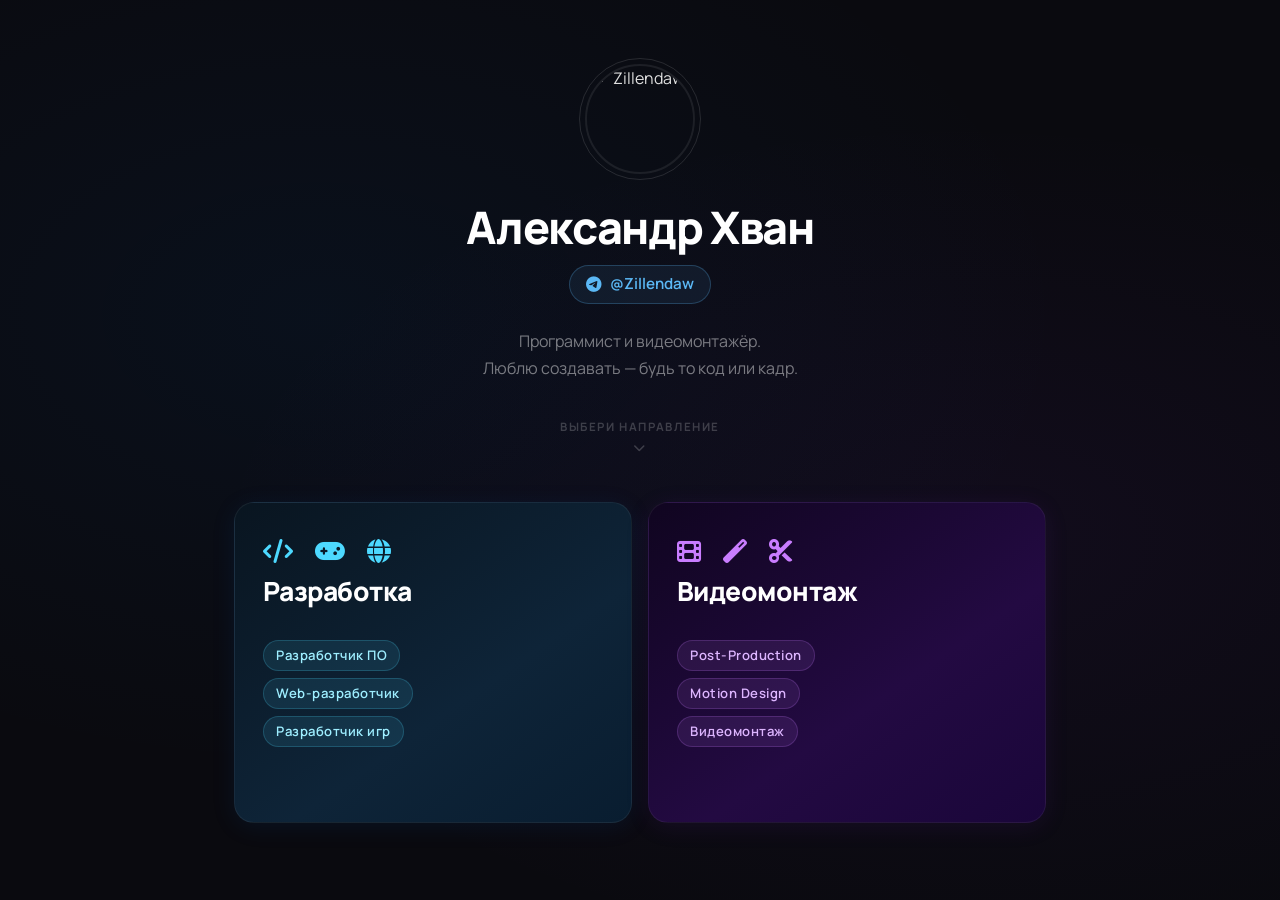
==== index.html @ 5e903d6e "Refactoring code + Python in stack" ====
<!DOCTYPE html>
<html lang="ru">
<head>
    <meta charset="UTF-8">
    <meta name="viewport" content="width=device-width, initial-scale=1.0">
    <title>Zillendaw</title>
    <link rel="stylesheet" href="style.css">
    <link rel="stylesheet" href="https://cdnjs.cloudflare.com/ajax/libs/font-awesome/6.5.1/css/all.min.css">
    <link href="https://fonts.googleapis.com/css2?family=Space+Mono:wght@400;700&family=Manrope:wght@400;600;700;800&display=swap" rel="stylesheet">
</head>
<body>

    <!-- =============================================
         СТАРТОВЫЙ ЭКРАН
         ============================================= -->
    <div id="entry-screen" class="entry-screen">

        <!-- ФАЗА 1: Профиль (анимируется автоматически) -->
        <div class="intro" id="intro">

            <div class="intro__avatar anim-item" style="--d:0.1s">
                <img src="logo.png" alt="Zillendaw">
                <div class="intro__avatar-ring"></div>
            </div>

            <h1 class="intro__name anim-item" style="--d:0.4s">Александр Хван</h1>

            <a href="https://t.me/Zillendaw" target="_blank" class="intro__tg anim-item" style="--d:0.65s">
                <i class="fab fa-telegram"></i>
                <span>@Zillendaw</span>
            </a>

            <p class="intro__bio anim-item" style="--d:0.9s">
                Программист и видеомонтажёр.<br>Люблю создавать — будь то код или кадр.
            </p>

            <div class="intro__scroll-hint anim-item" style="--d:1.4s">
                <span>Выбери направление</span>
                <i class="fas fa-chevron-down"></i>
            </div>
        </div>

        <!-- ФАЗА 2: Карточки выбора (появляются после профиля) -->
        <div class="split-row" id="split-row">

            <div class="split-card split-card--dev" id="half-dev" data-section="dev">
                <div class="split-card__glow"></div>
                <div class="split-card__inner">
                    <div class="split-card__icons">
                        <i class="fas fa-code"></i>
                        <i class="fas fa-gamepad"></i>
                        <i class="fas fa-globe"></i>
                    </div>
                    <h2 class="split-card__title">Разработка</h2>
                    <ul class="split-card__tags">
                        <li>Разработчик ПО</li>
                        <li>Web-разработчик</li>
                        <li>Разработчик игр</li>
                    </ul>
                    <span class="split-card__cta">Войти <i class="fas fa-arrow-right"></i></span>
                </div>
            </div>

            <div class="split-card split-card--video" id="half-video" data-section="video">
                <div class="split-card__glow"></div>
                <div class="split-card__inner">
                    <div class="split-card__icons">
                        <i class="fas fa-film"></i>
                        <i class="fas fa-magic"></i>
                        <i class="fas fa-cut"></i>
                    </div>
                    <h2 class="split-card__title">Видеомонтаж</h2>
                    <ul class="split-card__tags">
                        <li>Post-Production</li>
                        <li>Motion Design</li>
                        <li>Видеомонтаж</li>
                    </ul>
                    <span class="split-card__cta">Войти <i class="fas fa-arrow-right"></i></span>
                </div>
            </div>

        </div>
    </div>

    <!-- =============================================
         ОСНОВНОЙ САЙТ
         ============================================= -->
    <div id="main-site" class="main-site main-site--hidden">
        <div class="container">

            <header>
                <button class="back-btn" id="back-btn">
                    <i class="fas fa-arrow-left"></i> Сменить раздел
                </button>
                <div class="profile-img">
                    <img src="logo.png" alt="Фото Zillendaw">
                </div>
                <h1>Александр Хван</h1>
                <div class="nickname">@Zillendaw</div>
                <h2 id="site-subtitle"></h2>
                <p class="bio">Программист и видеомонтажёр. Люблю создавать — будь то код или кадр.</p>

                <div class="links">
                    <a href="https://github.com/Zillendaw" target="_blank" class="btn" id="btn-github">
                        <i class="fab fa-github"></i> GitHub
                    </a>
                    <a href="https://www.youtube.com/@Zillendaw" target="_blank" class="btn btn-youtube hidden" id="btn-youtube">
                        <i class="fab fa-youtube"></i> YouTube
                    </a>
                    <button id="btn-education" class="btn btn-outline">
                        <i class="fas fa-graduation-cap"></i> Образование
                    </button>
                    <div class="dropdown">
                        <button id="btn-contact" class="btn btn-outline">
                            <i class="fas fa-paper-plane"></i> Написать мне
                        </button>
                        <div id="contactMenu" class="dropdown-content">
                            <a href="mailto:mossy009@mail.ru">
                                <i class="fas fa-envelope"></i> Электронная почта
                            </a>
                            <a href="https://t.me/Zillendaw" target="_blank">
                                <i class="fab fa-telegram"></i> Telegram
                            </a>
                        </div>
                    </div>
                </div>
            </header>

            <main>
                <section class="portfolio">

                    <div id="coding-projects" class="projects-content">
                        <h3 id="portfolio-title">Мои проекты</h3>

                        <div class="projects-grid">
                            <div class="project-card">
                                <h4>Система автоматизации «Академия Киокусинкай»</h4>
                                <p>Десктопное приложение для автоматизации работы спортивной организации (учет тренеров, учеников и составление расписания). Проект разработан в рамках производственной практики в 2023 году.</p>
                                <a href="https://github.com/Zillendaw/kyokushinkai-industrial-practice-2023-qt" target="_blank">Посмотреть код &rarr;</a>
                            </div>
                            <div class="project-card">
                                <h4>Учебный фронтенд "Securo Serv"</h4>
                                <p>Статический многостраничный сайт-визитка для вымышленного частного охранного предприятия. Разработан в 2022 году.</p>
                                <a href="https://github.com/Zillendaw/Web-Site-Securo-Serv" target="_blank">Посмотреть код &rarr;</a>
                            </div>
                            <div class="project-card">
                                <h4>Веб-сайт для строительной компании</h4>
                                <p>Full-stack веб-приложение с «Экспертной системой» для автоматического подбора оборудования и системой сбора лидов через Telegram API.</p>
                                <a href="https://github.com/Zillendaw/engineering-company-portal" target="_blank">Посмотреть код &rarr;</a>
                            </div>
                        </div>
                    </div>

                    <div id="video-projects" class="projects-content">
                        <h3 class="video-section-title">
                            <i class="fas fa-film"></i> Шоурилы и кейсы
                        </h3>
                        <div class="video-cases-grid">

                            <div class="video-case-card">
                                <div class="video-embed">
                                    <iframe
                                        src="https://www.youtube.com/embed/UZRvcrw7vlo"
                                        title="Commerce Showreel"
                                        allow="accelerometer; autoplay; clipboard-write; encrypted-media; gyroscope; picture-in-picture"
                                        allowfullscreen
                                        referrerpolicy="strict-origin-when-cross-origin"
                                        loading="lazy">
                                    </iframe>
                                </div>
                                <div class="video-case-info">
                                    <h4><i class="fas fa-briefcase"></i> Commerce Showreel</h4>
                                    <p>Демонстрация навыков в коммерческом видеомонтаже, создании рекламных и промо-роликов.</p>
                                    <span class="video-source-badge video-source-badge--yt"><i class="fab fa-youtube"></i> YouTube</span>
                                </div>
                            </div>

                            <div class="video-case-card">
                                <div class="video-embed">
                                    <iframe
                                        src="https://www.youtube.com/embed/JEY2gAs5e-E"
                                        title="YouTube Showreel"
                                        allow="accelerometer; autoplay; clipboard-write; encrypted-media; gyroscope; picture-in-picture"
                                        allowfullscreen
                                        referrerpolicy="strict-origin-when-cross-origin"
                                        loading="lazy">
                                    </iframe>
                                </div>
                                <div class="video-case-info">
                                    <h4><i class="fab fa-youtube"></i> YouTube Showreel</h4>
                                    <p>Нарезка лучших моментов, динамичный монтаж, работа с эффектами для YouTube-проектов.</p>
                                    <span class="video-source-badge video-source-badge--yt"><i class="fab fa-youtube"></i> YouTube</span>
                                </div>
                            </div>

                            <div class="video-case-card">
                                <div class="video-embed">
                                    <iframe
                                        src="https://vkvideo.ru/video_ext.php?oid=-238859733&id=456239017&hash=cb1fb28f0e667870"
                                        title="Отзыв Николая, компания «Тепломонтаж»"
                                        allow="autoplay; encrypted-media; fullscreen; picture-in-picture"
                                        allowfullscreen
                                        loading="lazy">
                                    </iframe>
                                </div>
                                <div class="video-case-info">
                                    <h4><i class="fas fa-film"></i> Отзыв заказчика компании "Тепломонтаж" - Николай из г. Артём</h4>
                                    <p>Описание кейса.</p>
                                    <span class="video-source-badge video-source-badge--yadisk">
                                        <i class="fas fa-cloud"></i> Личное портфолио
                                    </span>
                                </div>
                            </div>

                            <div class="video-case-card">
                                <div class="video-embed">
                                    <iframe
                                        src="https://vkvideo.ru/video_ext.php?oid=-238859733&id=456239018&hash=5bd7206ee8f912c3"
                                        title="Обзор монтажа бокса «Погреб ПП 3 Лонг»"
                                        allow="autoplay; encrypted-media; fullscreen; picture-in-picture"
                                        allowfullscreen
                                        loading="lazy">
                                    </iframe>
                                </div>
                                <div class="video-case-info">
                                    <h4><i class="fas fa-film"></i> Обзор монтажа бокса "Погреб ПП 3 Лонг" для компании Engineering Space</h4>
                                    <p>Описание кейса.</p>
                                    <span class="video-source-badge video-source-badge--yadisk">
                                        <i class="fas fa-cloud"></i> Личное портфолио
                                    </span>
                                </div>
                            </div>

                            <div class="video-case-card">
                                <div class="video-embed">
                                    <iframe
                                        src="https://vkvideo.ru/video_ext.php?oid=-238859733&id=456239020&hash=2a2894bb011b58aa"
                                        title="Отзыв Сергея Ким, компания «Тепломонтаж»"
                                        allow="autoplay; encrypted-media; fullscreen; picture-in-picture"
                                        allowfullscreen
                                        loading="lazy">
                                    </iframe>
                                </div>
                                <div class="video-case-info">
                                    <h4><i class="fas fa-film"></i> Отзыв клиента компании "Тепломонтаж" - Сергея Ким из посёлка Де-Фриз (г. Владивосток)</h4>
                                    <p>Описание кейса.</p>
                                    <span class="video-source-badge video-source-badge--yadisk">
                                        <i class="fas fa-cloud"></i> Личное портфолио
                                    </span>
                                </div>
                            </div>

                            <div class="video-case-card">
                                <div class="video-embed">
                                    <iframe
                                        src="https://www.youtube.com/embed/sF_MnTFnGuY"
                                        title="Открытие точки корейской компании «Atomy» в ТЦ «Маяк» в г. Владивосток"
                                        allow="accelerometer; autoplay; clipboard-write; encrypted-media; gyroscope; picture-in-picture; web-share"
                                        allowfullscreen
                                        referrerpolicy="strict-origin-when-cross-origin"
                                        loading="lazy">
                                    </iframe>
                                </div>
                                <div class="video-case-info">
                                    <h4><i class="fas fa-film"></i> Открытие точки корейской компании "Atomy" в торговом центре "Маяк" в г. Владивосток</h4>
                                    <p>Описание кейса.</p>
                                    <span class="video-source-badge video-source-badge--yadisk">
                                        <i class="fas fa-cloud"></i> Личное портфолио
                                    </span>
                                </div>
                            </div>

                            <div class="video-case-card">
                                <div class="video-embed">
                                    <iframe
                                        src="https://www.youtube.com/embed/5eTRQUaZ4JY"
                                        title="Дом «Афрейм»"
                                        allow="accelerometer; autoplay; clipboard-write; encrypted-media; gyroscope; picture-in-picture; web-share"
                                        allowfullscreen
                                        referrerpolicy="strict-origin-when-cross-origin"
                                        loading="lazy">
                                    </iframe>
                                </div>
                                <div class="video-case-info">
                                    <h4><i class="fas fa-film"></i> Демонстрация Дом "Афрейм"</h4>
                                    <p>Описание кейса.</p>
                                    <span class="video-source-badge video-source-badge--yadisk">
                                        <i class="fas fa-cloud"></i> Личное портфолио
                                    </span>
                                </div>
                            </div>

                        </div>
                    </div>

                </section>
            </main>

            <footer>
                <p>&copy; 2026 Александр Хван. Создано с помощью GitHub Pages.</p>
            </footer>
        </div>
    </div>

    <!-- Модальное окно образования -->
    <div id="eduModal" class="modal">
        <div class="modal-content edu-modal-content">
            <span class="close-btn" id="edu-close-btn">&times;</span>
            <h3 class="edu-modal-title"><i class="fas fa-graduation-cap"></i> Моё образование</h3>
            <div class="edu-cards-container">

                <div class="edu-card edu-card--spo">
                    <div class="edu-card__shine"></div>
                    <div class="edu-icon"><i class="fas fa-school"></i></div>
                    <div class="edu-info">
                        <span class="edu-institution">Владивостокский Государственный Университет</span>
                        <h3>Информационные системы и программирование</h3>
                        <h5><i class="fas fa-certificate"></i> СПО · 2020 – 2025</h5>
                        <p>Специальность: Информационные системы и программирование</p>
                    </div>
                </div>

                <div class="edu-card edu-card--bachelor">
                    <div class="edu-card__shine"></div>
                    <div class="edu-icon"><i class="fas fa-user-graduate"></i></div>
                    <div class="edu-info">
                        <span class="edu-institution">Владивостокский Государственный Университет</span>
                        <h3>Программная инженерия</h3>
                        <h5><i class="fas fa-graduation-cap"></i> Бакалавриат · 2025 – настоящее время</h5>
                        <p>Направление: Программная инженерия</p>
                    </div>
                </div>

            </div>
        </div>
    </div>

    <!-- Модальное окно видео -->
    <div id="videoModal" class="modal">
        <div class="modal-content video-modal-content">
            <span class="video-close-btn" id="video-close-btn">&times;</span>
            <div class="video-container">
                <iframe id="videoPlayer" src="" allow="accelerometer; autoplay; clipboard-write; encrypted-media; gyroscope; picture-in-picture" allowfullscreen referrerpolicy="strict-origin-when-cross-origin"></iframe>
            </div>
        </div>
    </div>

    <script>
    /* ═══════════════════════════════════════════════════════
       Основная логика сайта
       ═══════════════════════════════════════════════════════ */
    (function () {
        // ── Константы ────────────────────────────────────────
        const ENTRY_EXIT_DELAY_MS  = 100;
        const SECTION_SHOW_DELAY_MS = 520;

        const SUBTITLES = {
            dev:   'Программист · Web-разработчик',
            video: 'Видеомонтажёр · Post-Production',
        };

        // ── Элементы ─────────────────────────────────────────
        const entryScreen   = document.getElementById('entry-screen');
        const mainSite      = document.getElementById('main-site');
        const siteSubtitle  = document.getElementById('site-subtitle');
        const codingSection = document.getElementById('coding-projects');
        const videoSection  = document.getElementById('video-projects');
        const btnGithub     = document.getElementById('btn-github');
        const btnYoutube    = document.getElementById('btn-youtube');
        const eduModal      = document.getElementById('eduModal');
        const videoModal    = document.getElementById('videoModal');
        const videoPlayer   = document.getElementById('videoPlayer');
        const contactMenu   = document.getElementById('contactMenu');

        // ── Навигация между экранами ──────────────────────────
        function enter(type) {
            document.getElementById('half-' + type).classList.add('split-card--chosen');

            setTimeout(() => entryScreen.classList.add('entry-screen--exit'), ENTRY_EXIT_DELAY_MS);

            setTimeout(() => {
                entryScreen.style.display = 'none';
                mainSite.classList.remove('main-site--hidden');
                mainSite.classList.add('main-site--enter');

                siteSubtitle.textContent = SUBTITLES[type];
                codingSection.style.display = type === 'dev'   ? 'block' : 'none';
                videoSection.style.display  = type === 'video' ? 'block' : 'none';
                btnGithub.classList.toggle('hidden',  type !== 'dev');
                btnYoutube.classList.toggle('hidden', type !== 'video');
                document.body.setAttribute('data-mode', type);
            }, SECTION_SHOW_DELAY_MS);
        }

        function goBack() {
            mainSite.classList.add('main-site--hidden');
            mainSite.classList.remove('main-site--enter');
            entryScreen.style.display = 'flex';
            entryScreen.classList.remove('entry-screen--exit');
            document.querySelectorAll('.split-card').forEach(c => c.classList.remove('split-card--chosen'));
            document.body.removeAttribute('data-mode');
        }

        // ── Модалка образования ───────────────────────────────
        function openEduModal() {
            // Сброс анимации блика, чтобы она воспроизводилась заново
            document.querySelectorAll('.edu-card__shine').forEach(el => {
                el.style.animation = 'none';
                void el.offsetHeight; // принудительный reflow
                el.style.animation = '';
            });
            eduModal.style.display = 'flex';
        }

        function closeEduModal() {
            eduModal.style.display = 'none';
        }

        // ── Модалка видео ─────────────────────────────────────
        function openVideoModal(videoId) {
            videoPlayer.src = 'https://www.youtube.com/embed/' + videoId + '?autoplay=1';
            videoModal.style.display = 'flex';
        }

        function closeVideoModal() {
            videoModal.style.display = 'none';
            videoPlayer.src = ''; // останавливаем воспроизведение в фоне
        }

        // ── Контактный дропдаун ───────────────────────────────
        function closeAllDropdowns() {
            document.querySelectorAll('.dropdown-content').forEach(dd => dd.classList.remove('show'));
        }

        // ── Слушатели событий ─────────────────────────────────

        // Карточки выбора раздела
        document.querySelectorAll('.split-card[data-section]').forEach(card => {
            card.addEventListener('click', () => enter(card.dataset.section));
        });

        document.getElementById('back-btn').addEventListener('click', goBack);
        document.getElementById('btn-education').addEventListener('click', openEduModal);
        document.getElementById('edu-close-btn').addEventListener('click', closeEduModal);
        document.getElementById('video-close-btn').addEventListener('click', closeVideoModal);

        document.getElementById('btn-contact').addEventListener('click', () => {
            contactMenu.classList.toggle('show');
        });

        // Закрытие модалок и дропдауна по клику вне их зоны
        window.addEventListener('click', function (e) {
            if (e.target === eduModal)   closeEduModal();
            if (e.target === videoModal) closeVideoModal();

            const isDropdownToggle = e.target.matches('#btn-contact') || e.target.closest('.dropdown');
            if (!isDropdownToggle) closeAllDropdowns();
        });
    })();

    /* ═══════════════════════════════════════════════════════
       Анимированная схема связей стека технологий
       ═══════════════════════════════════════════════════════ */
    (function () {
        const NS = 'http://www.w3.org/2000/svg';

        const CHARTS = {
            dev: {
                vb: '0 0 220 340',
                hub: [3, 170],
                color: '#4dd9ff',
                glow: 'rgba(77,217,255,0.55)',
                nodes: [
                    { p: [85,  72],  t: ['C++'],             rx: 23, ry: 14 },  // 0
                    { p: [170, 34],  t: ['Qt'],               rx: 22, ry: 14 },  // 1
                    { p: [165, 112], t: ['Unreal','Engine'],  rx: 34, ry: 20 },  // 2
                    { p: [80,  220], t: ['HTML & CSS'],       rx: 38, ry: 14 },  // 3
                    { p: [170, 190], t: ['MySQL'],            rx: 30, ry: 14 },  // 4
                    { p: [168, 268], t: ['JavaScript'],       rx: 40, ry: 14 },  // 5
                    { p: [85,  308], t: ['Python'],           rx: 28, ry: 14 },  // 6
                ],
                edges: [
                    [null, 0],  // Hub → C++
                    [0,    1],  // C++ → Qt
                    [0,    2],  // C++ → Unreal Engine
                    [null, 3],  // Hub → HTML & CSS
                    [3,    4],  // HTML & CSS → MySQL
                    [3,    5],  // HTML & CSS → JavaScript
                    [4,    5],  // MySQL → JavaScript
                    [null, 6],  // Hub → Python
                ],
            },
            video: {
                vb: '0 0 222 224',
                hub: [3, 112],
                color: '#c97dff',
                glow: 'rgba(201,125,255,0.55)',
                nodes: [
                    { p: [118, 37],  t: ['Sony Vegas Pro'],       rx: 46, ry: 14 },
                    { p: [118, 116], t: ['Adobe','Premiere Pro'], rx: 43, ry: 20 },
                    { p: [118, 192], t: ['CapCut'],               rx: 28, ry: 14 },
                ],
                edges: [[null, 0], [null, 1], [null, 2]],
            },
        };

        function svgEl(tag) { return document.createElementNS(NS, tag); }

        function setLineCoords(el, from, to) {
            el.setAttribute('x1', from[0]); el.setAttribute('y1', from[1]);
            el.setAttribute('x2', to[0]);   el.setAttribute('y2', to[1]);
        }

        function buildChart(type) {
            const cfg = CHARTS[type];
            const glowFilterId = 'chart-glow-' + type;

            const svg = svgEl('svg');
            svg.setAttribute('viewBox', cfg.vb);
            svg.setAttribute('class', 'the-chart');
            svg.setAttribute('aria-hidden', 'true');

            // Defs: glow filter
            const defs = svgEl('defs');
            const filt = svgEl('filter');
            filt.setAttribute('id', glowFilterId);
            filt.setAttribute('x', '-60%'); filt.setAttribute('y', '-60%');
            filt.setAttribute('width', '220%'); filt.setAttribute('height', '220%');
            const blur = svgEl('feGaussianBlur');
            blur.setAttribute('in', 'SourceGraphic');
            blur.setAttribute('stdDeviation', '2.5');
            filt.appendChild(blur);
            defs.appendChild(filt);
            svg.appendChild(defs);

            // Рёбра (линии)
            cfg.edges.forEach(([fi, ti], idx) => {
                const from = fi === null ? cfg.hub : cfg.nodes[fi].p;
                const to   = cfg.nodes[ti].p;

                const glowLine = svgEl('line');
                setLineCoords(glowLine, from, to);
                glowLine.setAttribute('stroke', cfg.glow);
                glowLine.setAttribute('stroke-width', '5');
                glowLine.setAttribute('filter', `url(#${glowFilterId})`);
                glowLine.classList.add('chart-edge', 'chart-edge--glow');
                glowLine.style.setProperty('--di', idx);
                svg.appendChild(glowLine);

                const line = svgEl('line');
                setLineCoords(line, from, to);
                line.setAttribute('stroke', cfg.color);
                line.setAttribute('stroke-width', '1.5');
                line.classList.add('chart-edge');
                line.style.setProperty('--di', idx);
                svg.appendChild(line);
            });

            // Центральная точка (hub)
            const hubG = svgEl('g');
            hubG.classList.add('chart-hub');
            const hubGlow = svgEl('circle');
            hubGlow.setAttribute('cx', cfg.hub[0]); hubGlow.setAttribute('cy', cfg.hub[1]);
            hubGlow.setAttribute('r', '9');
            hubGlow.setAttribute('fill', cfg.glow);
            hubGlow.setAttribute('filter', `url(#${glowFilterId})`);
            hubG.appendChild(hubGlow);
            const hubDot = svgEl('circle');
            hubDot.setAttribute('cx', cfg.hub[0]); hubDot.setAttribute('cy', cfg.hub[1]);
            hubDot.setAttribute('r', '5');
            hubDot.setAttribute('fill', cfg.color);
            hubG.appendChild(hubDot);
            svg.appendChild(hubG);

            // Узлы (эллипсы + подписи)
            cfg.nodes.forEach((nd, idx) => {
                const g = svgEl('g');
                g.classList.add('chart-node');
                g.style.setProperty('--ni', idx);

                const glowEllipse = svgEl('ellipse');
                glowEllipse.setAttribute('cx', nd.p[0]); glowEllipse.setAttribute('cy', nd.p[1]);
                glowEllipse.setAttribute('rx', nd.rx + 5); glowEllipse.setAttribute('ry', nd.ry + 5);
                glowEllipse.setAttribute('fill', 'none');
                glowEllipse.setAttribute('stroke', cfg.glow);
                glowEllipse.setAttribute('stroke-width', '3');
                glowEllipse.setAttribute('filter', `url(#${glowFilterId})`);
                g.appendChild(glowEllipse);

                const ellipse = svgEl('ellipse');
                ellipse.setAttribute('cx', nd.p[0]); ellipse.setAttribute('cy', nd.p[1]);
                ellipse.setAttribute('rx', nd.rx);   ellipse.setAttribute('ry', nd.ry);
                ellipse.setAttribute('fill', 'rgba(4,12,28,0.92)');
                ellipse.setAttribute('stroke', cfg.color);
                ellipse.setAttribute('stroke-width', '1.5');
                g.appendChild(ellipse);

                const txt = svgEl('text');
                txt.setAttribute('text-anchor', 'middle');
                txt.setAttribute('fill', cfg.color);
                txt.setAttribute('font-family', 'Manrope, sans-serif');
                txt.setAttribute('font-size', '8.5');
                txt.setAttribute('font-weight', '700');
                txt.setAttribute('letter-spacing', '0.25');

                if (nd.t.length === 1) {
                    txt.setAttribute('x', nd.p[0]);
                    txt.setAttribute('y', nd.p[1]);
                    txt.setAttribute('dominant-baseline', 'middle');
                    txt.textContent = nd.t[0];
                } else {
                    nd.t.forEach((line, li) => {
                        const tspan = svgEl('tspan');
                        tspan.setAttribute('x', nd.p[0]);
                        tspan.setAttribute(li === 0 ? 'y' : 'dy', li === 0 ? nd.p[1] - 4 : 11);
                        tspan.textContent = line;
                        txt.appendChild(tspan);
                    });
                }
                g.appendChild(txt);
                svg.appendChild(g);
            });

            return svg;
        }

        document.querySelectorAll('.split-card').forEach(card => {
            const type = card.classList.contains('split-card--dev') ? 'dev' : 'video';
            const wrap = document.createElement('div');
            wrap.className = 'chart-wrap';
            wrap.appendChild(buildChart(type));
            card.appendChild(wrap);
        });
    })();
    </script>
    <script src="tracker.js?v=2" defer></script>
</body>
</html>
---- style.css ----
/* =====================================================
   БАЗОВЫЕ НАСТРОЙКИ
   ===================================================== */
* {
    margin: 0;
    padding: 0;
    box-sizing: border-box;
    font-family: 'Manrope', -apple-system, BlinkMacSystemFont, "Segoe UI", Roboto, Helvetica, Arial, sans-serif;
}

body {
    background-color: #0a0a0f;
    color: #e0e0e0;
    line-height: 1.6;
    overflow-x: hidden;
}

/* =====================================================
   УТИЛИТЫ
   ===================================================== */
.hidden { display: none !important; }

/* =====================================================
   СТАРТОВЫЙ ЭКРАН — обёртка
   ===================================================== */
.entry-screen {
    min-height: 100dvh;
    display: flex;
    flex-direction: column;
    align-items: center;
    background: #0a0a0f;
    /* Тонкая зернистость фона */
    background-image:
        radial-gradient(ellipse at 25% 35%, rgba(0, 100, 200, 0.07) 0%, transparent 55%),
        radial-gradient(ellipse at 75% 60%, rgba(120, 40, 200, 0.07) 0%, transparent 55%);
    transition: opacity 0.45s ease, transform 0.45s ease;
}

.entry-screen--exit {
    opacity: 0;
    transform: scale(1.03);
    pointer-events: none;
}

/* =====================================================
   ФАЗА 1: ИНТРО — профиль
   ===================================================== */
.intro {
    display: flex;
    flex-direction: column;
    align-items: center;
    text-align: center;
    padding: 64px 24px 48px;
    gap: 0;
}

/* Общий класс анимируемого элемента */
.anim-item {
    opacity: 0;
    transform: translateY(22px);
    animation: fadeUpIn 0.65s cubic-bezier(0.22, 1, 0.36, 1) forwards;
    animation-delay: var(--d, 0s);
}

@keyframes fadeUpIn {
    to { opacity: 1; transform: translateY(0); }
}

/* Аватарка */
.intro__avatar {
    position: relative;
    width: 110px;
    height: 110px;
    margin-bottom: 28px;
}

.intro__avatar img {
    width: 110px;
    height: 110px;
    border-radius: 50%;
    object-fit: cover;
    display: block;
    position: relative;
    z-index: 1;
    border: 2px solid rgba(255,255,255,0.08);
}

/* Пульсирующее кольцо вокруг аватарки */
.intro__avatar-ring {
    position: absolute;
    inset: -6px;
    border-radius: 50%;
    border: 1.5px solid rgba(255,255,255,0.12);
    animation: ringPulse 2.8s ease-in-out infinite;
    animation-delay: 1.2s;
}

@keyframes ringPulse {
    0%, 100% { transform: scale(1);    opacity: 0.5; }
    50%       { transform: scale(1.08); opacity: 0; }
}

/* Имя */
.intro__name {
    font-size: clamp(1.9rem, 5vw, 2.8rem);
    font-weight: 800;
    color: #ffffff;
    letter-spacing: -0.03em;
    line-height: 1.1;
    margin-bottom: 14px;
}

/* Telegram тег */
.intro__tg {
    display: inline-flex;
    align-items: center;
    gap: 8px;
    font-size: 0.95rem;
    font-weight: 600;
    color: #5bb8f5;
    text-decoration: none;
    padding: 6px 16px;
    border-radius: 20px;
    border: 1px solid rgba(91, 184, 245, 0.25);
    background: rgba(91, 184, 245, 0.08);
    margin-bottom: 24px;
    transition: background 0.2s, border-color 0.2s, transform 0.2s;
}

.intro__tg i { margin-right: 0; font-size: 1rem; }

.intro__tg:hover {
    background: rgba(91, 184, 245, 0.16);
    border-color: rgba(91, 184, 245, 0.5);
    transform: translateY(-1px);
}

/* Биография */
.intro__bio {
    font-size: 1rem;
    color: rgba(255,255,255,0.45);
    max-width: 360px;
    line-height: 1.7;
    margin-bottom: 36px;
    font-weight: 400;
}

/* Подсказка «выбери направление» */
.intro__scroll-hint {
    display: flex;
    flex-direction: column;
    align-items: center;
    gap: 6px;
    font-size: 0.72rem;
    font-weight: 700;
    letter-spacing: 0.14em;
    text-transform: uppercase;
    color: rgba(255,255,255,0.2);
}

.intro__scroll-hint i {
    margin: 0;
    font-size: 0.75rem;
    animation: bounceDown 1.6s ease-in-out infinite;
    animation-delay: 2s;
}

@keyframes bounceDown {
    0%, 100% { transform: translateY(0); }
    50%       { transform: translateY(4px); }
}

/* =====================================================
   ФАЗА 2: КАРТОЧКИ ВЫБОРА
   ===================================================== */
.split-row {
    display: flex;
    width: 100%;
    max-width: 860px;
    gap: 16px;
    padding: 0 24px 60px;
    /* Карточки появляются после профиля */
    opacity: 0;
    transform: translateY(28px);
    animation: fadeUpIn 0.7s cubic-bezier(0.22, 1, 0.36, 1) forwards;
    animation-delay: 1.7s;
}

.split-card {
    flex: 1;
    position: relative;
    cursor: pointer;
    overflow: hidden;
    border-radius: 20px;
    padding: 36px 28px;
    display: flex;
    align-items: flex-start;
    transition: flex 0.45s cubic-bezier(0.4, 0, 0.2, 1),
                box-shadow 0.3s,
                transform 0.25s;
    border: 1px solid rgba(255,255,255,0.06);
}

.split-card:hover {
    flex: 1.3;
    transform: translateY(-3px);
}

.split-card__glow {
    position: absolute;
    inset: 0;
    opacity: 0;
    transition: opacity 0.4s;
    pointer-events: none;
    border-radius: 20px;
}

.split-card:hover .split-card__glow { opacity: 1; }

/* Dev */
.split-card--dev {
    background: linear-gradient(145deg, #091520 0%, #0e2438 60%, #091d30 100%);
    box-shadow: 0 4px 24px rgba(0, 100, 200, 0.1);
}

.split-card--dev .split-card__glow {
    background: radial-gradient(ellipse at 30% 40%, rgba(0, 170, 255, 0.14) 0%, transparent 65%);
}

.split-card--dev:hover {
    box-shadow: 0 8px 40px rgba(0, 140, 255, 0.2);
}

/* Video */
.split-card--video {
    background: linear-gradient(145deg, #100520 0%, #230a42 60%, #1a063a 100%);
    box-shadow: 0 4px 24px rgba(120, 40, 200, 0.1);
}

.split-card--video .split-card__glow {
    background: radial-gradient(ellipse at 70% 40%, rgba(180, 80, 255, 0.16) 0%, transparent 65%);
}

.split-card--video:hover {
    box-shadow: 0 8px 40px rgba(150, 50, 255, 0.2);
}

/* Вспышка при выборе */
.split-card--chosen::after {
    content: '';
    position: absolute;
    inset: 0;
    background: rgba(255,255,255,0.07);
    border-radius: 20px;
    animation: flashPick 0.35s ease forwards;
}

@keyframes flashPick {
    0%   { opacity: 0; }
    40%  { opacity: 1; }
    100% { opacity: 0; }
}

/* Внутреннее содержимое карточки */
.split-card__inner {
    position: relative;
    z-index: 1;
    width: 46%;
    min-width: 128px;
    display: flex;
    flex-direction: column;
    gap: 14px;
}

.split-card__icons {
    display: flex;
    gap: 14px;
    font-size: 1.5rem;
}

.split-card--dev   .split-card__icons { color: #4dd9ff; }
.split-card--video .split-card__icons { color: #c97dff; }

.split-card__title {
    font-size: 1.65rem;
    font-weight: 800;
    color: #fff;
    letter-spacing: -0.02em;
    line-height: 1.1;
}

.split-card__tags {
    list-style: none;
    display: flex;
    flex-direction: column;
    gap: 7px;
}

.split-card__tags li {
    font-size: 0.82rem;
    font-weight: 600;
    letter-spacing: 0.04em;
    padding: 4px 12px;
    border-radius: 20px;
    display: inline-block;
    width: fit-content;
}

.split-card--dev .split-card__tags li {
    background: rgba(77, 217, 255, 0.1);
    color: #9eeeff;
    border: 1px solid rgba(77, 217, 255, 0.2);
}

.split-card--video .split-card__tags li {
    background: rgba(201, 125, 255, 0.1);
    color: #ddb5ff;
    border: 1px solid rgba(201, 125, 255, 0.2);
}

.split-card__cta {
    display: flex;
    align-items: center;
    gap: 7px;
    font-size: 0.82rem;
    font-weight: 700;
    letter-spacing: 0.08em;
    text-transform: uppercase;
    opacity: 0;
    transform: translateY(6px);
    transition: opacity 0.25s, transform 0.25s;
    margin-top: 4px;
}

.split-card--dev   .split-card__cta { color: #4dd9ff; }
.split-card--video .split-card__cta { color: #c97dff; }

.split-card:hover .split-card__cta { opacity: 1; transform: translateY(0); }
.split-card__cta i { margin: 0; }

/* =====================================================
   МОБИЛЬНАЯ АДАПТАЦИЯ
   ===================================================== */
@media (max-width: 600px) {
    .intro { padding: 48px 20px 36px; }

    .split-row {
        flex-direction: column;
        padding: 0 20px 48px;
    }

    .split-card:hover { flex: 1; transform: translateY(-2px); }
    .split-card__cta  { opacity: 1; transform: none; }

    .intro__name { font-size: 1.8rem; }
}

/* =====================================================
   ОСНОВНОЙ САЙТ
   ===================================================== */
.main-site {
    min-height: 100vh;
    background-color: #f4f4f9;
    color: #333;
}

.main-site--hidden { display: none; }

.main-site--enter {
    animation: siteReveal 0.5s ease both;
}

@keyframes siteReveal {
    from { opacity: 0; transform: translateY(14px); }
    to   { opacity: 1; transform: translateY(0); }
}

/* =====================================================
   КНОПКА "НАЗАД"
   ===================================================== */
.back-btn {
    display: inline-flex;
    align-items: center;
    gap: 8px;
    font-size: 0.85rem;
    font-weight: 600;
    color: #999;
    background: none;
    border: none;
    cursor: pointer;
    padding: 0;
    margin-bottom: 32px;
    font-family: inherit;
    transition: color 0.2s;
    letter-spacing: 0.02em;
}

.back-btn i { margin: 0; }
.back-btn:hover { color: #333; }

/* =====================================================
   КОНТЕЙНЕР И ШАПКА
   ===================================================== */
.container {
    max-width: 800px;
    margin: 0 auto;
    padding: 40px 20px;
}

header { text-align: center; margin-bottom: 40px; }

.profile-img {
    width: 120px;
    height: 120px;
    border-radius: 50%;
    margin: 0 auto 20px;
    overflow: hidden;
    box-shadow: 0 4px 10px rgba(0,0,0,0.1);
}

.profile-img img {
    width: 100%;
    height: 100%;
    object-fit: cover;
    display: block;
}

h1 { font-size: 2.5rem; margin-bottom: 5px; color: #111; }
h2 { font-size: 1.1rem; color: #666; font-weight: 500; margin-bottom: 20px; }

.bio { max-width: 600px; margin: 0 auto 24px; color: #555; }

.nickname { font-size: 1rem; color: #999; font-weight: 500; margin-bottom: 6px; }

/* Кнопки */
.links {
    display: flex;
    justify-content: center;
    align-items: center;
    gap: 15px;
    margin-bottom: 50px;
    flex-wrap: wrap;
}

.links i { margin-right: 8px; }

.btn {
    display: inline-block;
    padding: 10px 25px;
    background-color: #24292e;
    color: #fff;
    text-decoration: none;
    border-radius: 8px;
    font-weight: 600;
    transition: background-color 0.2s;
    border: none;
    font-size: 1rem;
    cursor: pointer;
    font-family: inherit;
}

.btn:hover { background-color: #000; }

.btn-outline {
    background-color: transparent;
    color: #24292e;
    border: 2px solid #24292e;
}

.btn-outline:hover {
    background-color: #24292e;
    color: #fff;
}

[data-mode="dev"]   .btn:not(.btn-outline):not(.btn-youtube) { background-color: #0e2235; }
[data-mode="dev"]   .btn:not(.btn-outline):not(.btn-youtube):hover { background-color: #07131f; }
[data-mode="video"] .btn:not(.btn-outline):not(.btn-youtube) { background-color: #250a45; }
[data-mode="video"] .btn:not(.btn-outline):not(.btn-youtube):hover { background-color: #18063a; }

/* YouTube button */
.btn-youtube {
    background-color: #cc0000 !important;
    color: #fff !important;
}
.btn-youtube:hover { background-color: #990000 !important; }

/* =====================================================
   ПОРТФОЛИО
   ===================================================== */
.portfolio h3 {
    text-align: center;
    margin-bottom: 30px;
    font-size: 1.8rem;
    color: #111;
}

.projects-grid {
    display: grid;
    grid-template-columns: repeat(auto-fit, minmax(280px, 1fr));
    gap: 20px;
}

.project-card {
    background: #fff;
    padding: 25px;
    border-radius: 12px;
    box-shadow: 0 4px 6px rgba(0,0,0,0.05);
    transition: transform 0.2s, box-shadow 0.2s;
}

.project-card:hover {
    transform: translateY(-5px);
    box-shadow: 0 8px 15px rgba(0,0,0,0.1);
}

.project-card h4 { margin-bottom: 10px; font-size: 1.1rem; }
.project-card p  { color: #666; margin-bottom: 15px; font-size: 0.95rem; }

.project-card a { color: #007bff; text-decoration: none; font-weight: 600; }
.project-card a:hover { text-decoration: underline; }

[data-mode="dev"]   .project-card a { color: #0e80c0; }
[data-mode="video"] .project-card a { color: #8a30cc; }

.video-empty {
    text-align: center;
    padding: 70px 20px;
    color: #aaa;
}

.video-empty i {
    font-size: 3rem;
    margin-bottom: 16px;
    display: block;
    opacity: 0.3;
}

.projects-content { animation: fadeInSlideUp 0.4s ease-out both; }

@keyframes fadeInSlideUp {
    from { opacity: 0; transform: translateY(20px); }
    to   { opacity: 1; transform: translateY(0); }
}

.coming-soon {
    text-align: center;
    color: #aaa;
    font-size: 0.9rem;
    margin-top: 30px;
}

/* =====================================================
   ВИДЕОМОНТАЖ — кейсы и шоурилы
   ===================================================== */
.video-section-title {
    text-align: center;
    margin-bottom: 32px;
    font-size: 1.8rem;
    color: #111;
    display: flex;
    align-items: center;
    justify-content: center;
    gap: 12px;
}

.video-section-title i {
    margin: 0;
    color: #c97dff;
    font-size: 1.5rem;
}

@media (prefers-color-scheme: dark) {
    .video-section-title { color: #e0e0e0; }
}

.video-cases-grid {
    display: grid;
    grid-template-columns: repeat(auto-fit, minmax(320px, 1fr));
    gap: 28px;
}

.video-case-card {
    background: #fff;
    border-radius: 16px;
    overflow: hidden;
    box-shadow: 0 4px 20px rgba(0,0,0,0.08);
    transition: transform 0.25s ease, box-shadow 0.25s ease;
    border: 1px solid rgba(0,0,0,0.06);
}

.video-case-card:hover {
    transform: translateY(-6px);
    box-shadow: 0 12px 36px rgba(180,80,255,0.18), 0 4px 16px rgba(0,0,0,0.1);
}

/* 16:9 embed */
.video-embed {
    position: relative;
    padding-bottom: 56.25%;
    height: 0;
    background: #000;
}

.video-embed iframe {
    position: absolute;
    inset: 0;
    width: 100%;
    height: 100%;
    border: none;
    display: block;
}

/* Локальный <video> — тот же размер, что и iframe */
.video-embed video {
    position: absolute;
    inset: 0;
    width: 100%;
    height: 100%;
    display: block;
    object-fit: contain;
    background: #000;
}

.video-case-info {
    padding: 20px 22px 22px;
}

.video-case-info h4 {
    font-size: 1.05rem;
    font-weight: 700;
    color: #111;
    margin-bottom: 8px;
    display: flex;
    align-items: center;
    gap: 8px;
}

.video-case-info h4 i {
    margin: 0;
    color: #c97dff;
    font-size: 0.95rem;
}

.video-case-info h4 .fa-youtube {
    color: #ff0000;
}

.video-case-info p {
    font-size: 0.92rem;
    color: #666;
    line-height: 1.6;
    margin: 0 0 14px;
}

/* Бейдж источника видео */
.video-source-badge {
    display: inline-flex;
    align-items: center;
    gap: 5px;
    font-size: 0.72rem;
    font-weight: 700;
    letter-spacing: 0.05em;
    text-transform: uppercase;
    padding: 3px 10px;
    border-radius: 20px;
}

.video-source-badge i { margin: 0; font-size: 0.75rem; }

.video-source-badge--yt {
    background: rgba(255, 0, 0, 0.1);
    color: #cc0000;
    border: 1px solid rgba(255, 0, 0, 0.2);
}

.video-source-badge--local {
    background: rgba(77, 217, 255, 0.1);
    color: #0099bb;
    border: 1px solid rgba(77, 217, 255, 0.25);
}

.video-source-badge--other {
    background: rgba(120, 120, 255, 0.1);
    color: #6666cc;
    border: 1px solid rgba(120, 120, 255, 0.25);
}

@media (prefers-color-scheme: dark) {
    .video-case-card {
        background: #1a1a2e;
        border-color: rgba(201,125,255,0.12);
        box-shadow: 0 4px 20px rgba(0,0,0,0.4);
    }

    .video-case-card:hover {
        box-shadow: 0 12px 40px rgba(180,80,255,0.25), 0 4px 16px rgba(0,0,0,0.5);
    }

    .video-case-info h4 { color: #f0f0f0; }
    .video-case-info p  { color: #999; }

    .video-source-badge--yt    { color: #ff5555; background: rgba(255,0,0,0.12); }
    .video-source-badge--local { color: #4dd9ff; background: rgba(77,217,255,0.1); }
    .video-source-badge--other { color: #aaaaff; background: rgba(120,120,255,0.1); }
}

@media (max-width: 600px) {
    .video-cases-grid {
        grid-template-columns: 1fr;
        gap: 20px;
    }
}

/* =====================================================
   ===================================================== */
footer {
    text-align: center;
    margin-top: 60px;
    padding-top: 20px;
    border-top: 1px solid #ddd;
    color: #888;
    font-size: 0.9rem;
}

/* =====================================================
   DROPDOWN
   ===================================================== */
.dropdown { position: relative; display: inline-block; }

button.btn { font-size: 1rem; cursor: pointer; font-family: inherit; }

.dropdown-content {
    display: none;
    position: absolute;
    background-color: #fff;
    min-width: 180px;
    box-shadow: 0 8px 16px rgba(0,0,0,0.1);
    border-radius: 8px;
    z-index: 10;
    top: 110%;
    left: 50%;
    transform: translateX(-50%);
    overflow: hidden;
}

.dropdown-content a {
    color: #333;
    padding: 12px 16px;
    text-decoration: none;
    display: block;
    font-size: 0.95rem;
    transition: background-color 0.2s;
}

.dropdown-content a:hover { background-color: #f4f4f9; }
.show { display: block; }
i { margin-right: 8px; }

/* =====================================================
   MODAL
   ===================================================== */
.modal {
    display: none;
    position: fixed;
    z-index: 1000;
    left: 0; top: 0;
    width: 100%; height: 100%;
    background-color: rgba(0,0,0,0.65);
    backdrop-filter: blur(6px);
    -webkit-backdrop-filter: blur(6px);
    align-items: center;
    justify-content: center;
}

.modal-content {
    background-color: #fff;
    padding: 30px;
    border-radius: 15px;
    width: 90%;
    max-width: 500px;
    position: relative;
    box-shadow: 0 10px 30px rgba(0,0,0,0.2);
    animation: slideDown 0.3s ease;
}

/* Светлая версия модалки образования (по умолчанию) */
.edu-modal-content {
    background: linear-gradient(145deg, #f8f9fc 0%, #ffffff 60%, #f4f6fb 100%);
    border: 1px solid rgba(0,0,0,0.08);
    box-shadow: 0 20px 60px rgba(0,0,0,0.15), 0 0 0 1px rgba(0,0,0,0.04);
}

@keyframes slideDown {
    from { transform: translateY(-40px); opacity: 0; }
    to   { transform: translateY(0);     opacity: 1; }
}

.close-btn {
    position: absolute;
    top: 15px; right: 20px;
    font-size: 28px;
    cursor: pointer;
    color: #888;
}

.edu-modal-content .close-btn { color: rgba(0,0,0,0.35); }
.edu-modal-content .close-btn:hover { color: #111; }

.close-btn:hover { color: #000; }

/* Заголовок модалки образования */
.edu-modal-title {
    font-size: 1.25rem;
    font-weight: 800;
    color: #111111;
    letter-spacing: -0.01em;
    margin-bottom: 0;
    display: flex;
    align-items: center;
    gap: 10px;
}

.edu-modal-title i {
    color: #4dd9ff;
    margin: 0;
    font-size: 1.1rem;
}

.edu-cards-container { margin-top: 20px; }

/* ─── Карточки образования с анимацией оцветения стекла ─── */
.edu-card {
    display: flex;
    align-items: flex-start;
    gap: 15px;
    background: rgba(0,0,0,0.025);
    padding: 18px;
    border-radius: 14px;
    margin-bottom: 14px;
    border: 1px solid rgba(0,0,0,0.07);
    position: relative;
    overflow: hidden;
    transition: transform 0.3s ease, box-shadow 0.3s ease;
}

/* Блик-шлейф — «оцветение стекла» */
.edu-card__shine {
    position: absolute;
    inset: 0;
    border-radius: 14px;
    opacity: 0;
    transition: opacity 0.4s ease;
    pointer-events: none;
}

/* Анимация появления цветного ореола при открытии модалки */
@keyframes glassColorSpo {
    0%   { opacity: 0; background: radial-gradient(ellipse at 20% 50%, rgba(77,217,255,0.0) 0%, transparent 70%); }
    40%  { opacity: 1; background: radial-gradient(ellipse at 20% 50%, rgba(77,217,255,0.18) 0%, transparent 65%); }
    100% { opacity: 1; background: radial-gradient(ellipse at 20% 50%, rgba(77,217,255,0.10) 0%, transparent 65%); }
}

@keyframes glassColorBachelor {
    0%   { opacity: 0; background: radial-gradient(ellipse at 20% 50%, rgba(147,112,255,0.0) 0%, transparent 70%); }
    40%  { opacity: 1; background: radial-gradient(ellipse at 20% 50%, rgba(147,112,255,0.18) 0%, transparent 65%); }
    100% { opacity: 1; background: radial-gradient(ellipse at 20% 50%, rgba(147,112,255,0.10) 0%, transparent 65%); }
}

/* Пульсирующий бордер при ховере — второй слой оцветения */
@keyframes glassShimmer {
    0%   { background-position: 0% 50%; }
    50%  { background-position: 100% 50%; }
    100% { background-position: 0% 50%; }
}

.edu-modal-content .edu-cards-container .edu-card--spo .edu-card__shine {
    animation: glassColorSpo 0.8s ease 0.15s forwards;
}

.edu-modal-content .edu-cards-container .edu-card--bachelor .edu-card__shine {
    animation: glassColorBachelor 0.8s ease 0.35s forwards;
}

/* Ховер — усиление оцветения */
.edu-card--spo:hover {
    border-color: rgba(77,217,255,0.3);
    box-shadow: 0 0 20px rgba(77,217,255,0.08), inset 0 0 20px rgba(77,217,255,0.04);
    transform: translateY(-2px);
}

.edu-card--bachelor:hover {
    border-color: rgba(147,112,255,0.3);
    box-shadow: 0 0 20px rgba(147,112,255,0.08), inset 0 0 20px rgba(147,112,255,0.04);
    transform: translateY(-2px);
}

.edu-card--spo:hover .edu-card__shine {
    opacity: 1;
    background: radial-gradient(ellipse at 20% 50%, rgba(77,217,255,0.22) 0%, transparent 65%);
}

.edu-card--bachelor:hover .edu-card__shine {
    opacity: 1;
    background: radial-gradient(ellipse at 20% 50%, rgba(147,112,255,0.22) 0%, transparent 65%);
}

/* Иконки и текст карточек */
.edu-card--spo    .edu-icon { color: #4dd9ff; }
.edu-card--bachelor .edu-icon { color: #9370ff; }

.edu-icon { font-size: 1.5rem; padding-top: 3px; position: relative; z-index: 1; }

.edu-info { position: relative; z-index: 1; }

.edu-institution {
    display: block;
    font-size: 0.72rem;
    font-weight: 700;
    letter-spacing: 0.07em;
    text-transform: uppercase;
    color: rgba(0,0,0,0.38);
    margin-bottom: 5px;
}

.edu-info h3 { margin-bottom: 4px; color: #111111; font-size: 1rem; font-weight: 700; }

.edu-info h5 {
    color: rgba(0,0,0,0.45);
    font-weight: 600;
    margin-bottom: 5px;
    font-size: 0.82rem;
    display: flex;
    align-items: center;
    gap: 5px;
}

.edu-info h5 i { margin: 0; font-size: 0.75rem; opacity: 0.7; }

.edu-card--spo    .edu-info h5 i { color: #4dd9ff; }
.edu-card--bachelor .edu-info h5 i { color: #9370ff; }

.edu-info p { font-size: 0.88rem; color: rgba(0,0,0,0.38); margin: 0; }

/* Сброс анимации при повторном открытии */
#eduModal:not([style*="flex"]) .edu-card__shine {
    animation: none;
    opacity: 0;
}

/* =====================================================
   Анимированная схема связей стека технологий
   ===================================================== */

/* Container: sits over the right half of the card */
.chart-wrap {
    position: absolute;
    right: 0;
    top: 0;
    bottom: 0;
    width: 57%;
    pointer-events: none;
    z-index: 2;
    display: flex;
    align-items: center;
}

.the-chart {
    width: 100%;
    height: 100%;
    overflow: visible;
}

/* ── Edges (lines) ── */
.chart-edge {
    stroke-dasharray: 450;
    stroke-dashoffset: 450;
    opacity: 0;
    transition:
        stroke-dashoffset 0.6s cubic-bezier(0.4, 0, 0.2, 1) calc(var(--di) * 0.09s),
        opacity           0.15s ease                          calc(var(--di) * 0.09s);
}

.split-card:hover .chart-edge {
    stroke-dashoffset: 0;
    opacity: 1;
}

/* Glow copies go to zero opacity on leave faster */
.chart-edge--glow {
    opacity: 0;
    transition:
        stroke-dashoffset 0.6s cubic-bezier(0.4, 0, 0.2, 1) calc(var(--di) * 0.09s),
        opacity           0.2s ease                          calc(var(--di) * 0.09s);
}

.split-card:hover .chart-edge--glow {
    opacity: 0.7;
}

/* ── Hub dot ── */
.chart-hub {
    opacity: 0;
    transition: opacity 0.3s ease 0.06s;
}

.split-card:hover .chart-hub {
    opacity: 1;
}

/* ── Nodes (ellipses + text) ── */
.chart-node {
    opacity: 0;
    transform-box:    fill-box;
    transform-origin: center;
    transform: scale(0.35);
    transition:
        opacity   0.35s ease                              calc(0.2s + var(--ni) * 0.1s),
        transform 0.45s cubic-bezier(0.34, 1.56, 0.64, 1) calc(0.2s + var(--ni) * 0.1s);
}

.split-card:hover .chart-node {
    opacity:   1;
    transform: scale(1);
}

/* ── Mobile: hide chart, restore inner width ── */
@media (max-width: 600px) {
    .chart-wrap         { display: none; }
    .split-card__inner  { width: 100%; min-width: 0; }
}

/* =====================================================
   ВИДЕО МОДАЛКА
   ===================================================== */
.video-modal-content {
    max-width: 800px;
    padding: 50px 15px 15px 15px; /* Увеличили верхний отступ под крестик */
    background-color: #111; 
    border: 1px solid #333;
    position: relative;
}

/* Специфичный крестик для видео-модалки */
.video-close-btn {
    position: absolute;
    top: 5px; 
    right: 20px;
    font-size: 36px; /* Сделали крупнее */
    cursor: pointer;
    color: #fff; /* Белый цвет для контраста */
    transition: color 0.2s, transform 0.2s;
    z-index: 10;
    line-height: 1;
}

.video-close-btn:hover {
    color: #ff4d4d; /* Красноватый оттенок при наведении */
    transform: scale(1.1);
}

/* Контейнер для видео (пропорции 16:9) */
.video-container {
    position: relative;
    padding-bottom: 56.25%; 
    height: 0;
    overflow: hidden;
    border-radius: 8px;
    background-color: #000;
}

.video-container iframe {
    position: absolute;
    top: 0;
    left: 0;
    width: 100%;
    height: 100%;
    border: none;
}


/* ── Яндекс.Диск: карточка-ссылка ── */
.video-yadisk-preview {
    position: relative;
    display: block;
    aspect-ratio: 16 / 9;
    background: #000;
    overflow: hidden;
    text-decoration: none;
}

/* Фолбэк-фон: виден всегда, перекрывается постером */
.video-yadisk-fallback {
    position: absolute;
    inset: 0;
    z-index: 0;
    display: flex;
    flex-direction: column;
    align-items: center;
    justify-content: center;
    gap: 14px;
    background: linear-gradient(135deg, #1a063a 0%, #2d0f5a 50%, #180530 100%);
    color: rgba(201, 125, 255, 0.55);
    transition: color 0.3s ease;
    user-select: none;
}

.video-yadisk-fallback i {
    margin: 0;
    font-size: 2.8rem;
    opacity: 0.5;
    transition: opacity 0.3s ease, transform 0.3s ease;
}

.video-yadisk-fallback span {
    font-size: 0.82rem;
    font-weight: 700;
    letter-spacing: 0.1em;
    text-transform: uppercase;
    opacity: 0.5;
    transition: opacity 0.3s ease;
}

/* Постер — перекрывает фолбэк */
.video-yadisk-preview img {
    position: absolute;
    inset: 0;
    z-index: 1;
    width: 100%;
    height: 100%;
    object-fit: cover;
    display: block;
    transition: transform 0.3s ease, opacity 0.3s ease;
}

/* Оверлей с кнопкой Play — всегда поверх всего */
.video-yadisk-overlay {
    position: absolute;
    inset: 0;
    z-index: 2;
    background: rgba(0, 0, 0, 0.3);
    display: flex;
    align-items: center;
    justify-content: center;
    transition: background 0.25s ease;
}

.video-yadisk-play {
    width: 64px;
    height: 64px;
    border-radius: 50%;
    background: rgba(255, 255, 255, 0.12);
    backdrop-filter: blur(6px);
    -webkit-backdrop-filter: blur(6px);
    border: 2px solid rgba(255, 255, 255, 0.45);
    display: flex;
    align-items: center;
    justify-content: center;
    font-size: 1.4rem;
    color: #fff;
    padding-left: 4px;
    transition: transform 0.2s ease, background 0.2s ease, border-color 0.2s ease;
}

/* Ховер */
.video-yadisk-preview:hover .video-yadisk-overlay {
    background: rgba(0, 0, 0, 0.5);
}

.video-yadisk-preview:hover .video-yadisk-play {
    transform: scale(1.12);
    background: rgba(201, 125, 255, 0.3);
    border-color: rgba(201, 125, 255, 0.8);
}

.video-yadisk-preview:hover img {
    transform: scale(1.04);
    opacity: 0.8;
}

/* Ховер на фолбэк — оживляем иконку и текст */
.video-yadisk-preview:hover .video-yadisk-fallback i {
    opacity: 0.85;
    transform: scale(1.1);
}

.video-yadisk-preview:hover .video-yadisk-fallback span {
    opacity: 0.8;
}

/* Бейдж */
.video-source-badge--yadisk {
    background: rgba(255, 204, 0, 0.1);
    color: #a07800;
    border: 1px solid rgba(255, 204, 0, 0.28);
}

@media (prefers-color-scheme: dark) {
    .video-source-badge--yadisk {
        color: #ffd633;
        background: rgba(255, 204, 0, 0.1);
    }
}

/* =====================================================
   ТЁМНАЯ ТЕМА (основной сайт)
   ===================================================== */
@media (prefers-color-scheme: dark) {
    .main-site { background-color: #121212; color: #e0e0e0; }

    h1 { color: #fff; }
    h2 { color: #bbb; }

    .back-btn { color: #555; }
    .back-btn:hover { color: #ccc; }

    .portfolio h3 { color: #e0e0e0; }

    .project-card, .modal-content, .dropdown-content {
        background-color: #1e1e1e;
        box-shadow: 0 4px 6px rgba(0,0,0,0.3);
    }

    .project-card h4 { color: #e0e0e0; }
    .project-card p  { color: #aaa; }

    /* edu-card уже тёмный по умолчанию, переопределять не нужно */

    .btn-outline { color: #e0e0e0; border-color: #e0e0e0; }
    .btn-outline:hover { background-color: #e0e0e0; color: #121212; }

    .dropdown-content a { color: #e0e0e0; }
    .dropdown-content a:hover { background-color: #2a2a2a; }

    .close-btn { color: #bbb; }
    .close-btn:hover { color: #fff; }

    footer { border-top-color: #333; color: #666; }
    .nickname { color: #777; }
    .bio { color: #888; }

    /* ── Тёмная тема: модалка образования ── */
    .edu-modal-content {
        background: linear-gradient(145deg, #0d1117 0%, #111827 60%, #0d1117 100%);
        border: 1px solid rgba(255,255,255,0.08);
        box-shadow: 0 20px 60px rgba(0,0,0,0.6), 0 0 0 1px rgba(255,255,255,0.04);
    }

    .edu-modal-title { color: #ffffff; }

    .edu-modal-content .close-btn { color: rgba(255,255,255,0.4); }
    .edu-modal-content .close-btn:hover { color: #fff; }

    .edu-card {
        background: rgba(255,255,255,0.03);
        border: 1px solid rgba(255,255,255,0.07);
    }

    .edu-institution { color: rgba(255,255,255,0.35); }
    .edu-info h3 { color: #f0f0f0; }
    .edu-info h5 { color: rgba(255,255,255,0.45); }
    .edu-info p { color: rgba(255,255,255,0.35); }
}
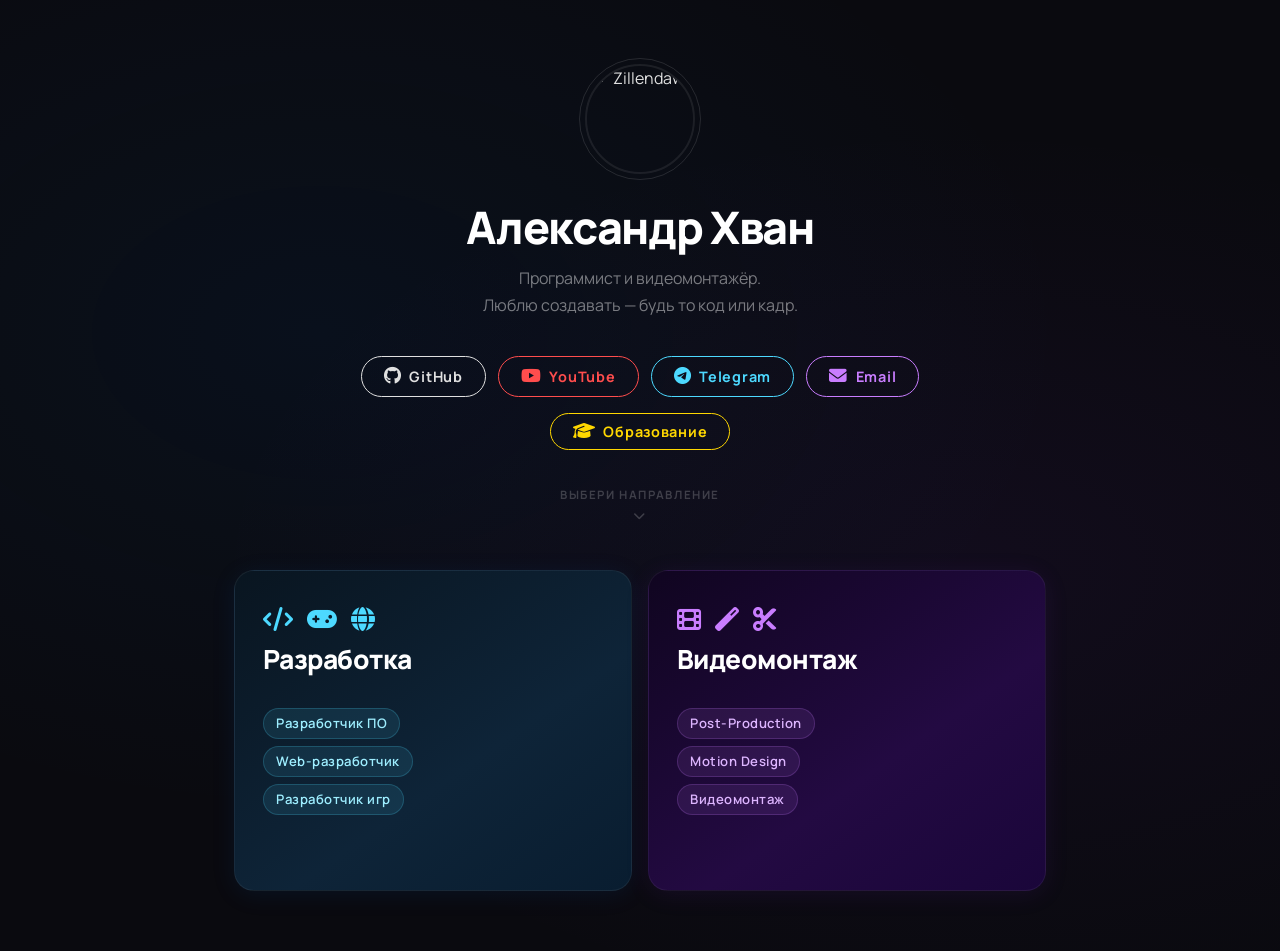
==== commit 2b76cd38: "Buttons everyone@" ====
--- a/index.html
+++ b/index.html
@@ -25,16 +25,35 @@
 
             <h1 class="intro__name anim-item" style="--d:0.4s">Александр Хван</h1>
 
-            <a href="https://t.me/Zillendaw" target="_blank" class="intro__tg anim-item" style="--d:0.65s">
-                <i class="fab fa-telegram"></i>
-                <span>@Zillendaw</span>
-            </a>
-
-            <p class="intro__bio anim-item" style="--d:0.9s">
+            <p class="intro__bio anim-item" style="--d:0.65s">
                 Программист и видеомонтажёр.<br>Люблю создавать — будь то код или кадр.
             </p>
 
-            <div class="intro__scroll-hint anim-item" style="--d:1.4s">
+            <div class="intro__actions anim-item" style="--d:0.85s">
+                <!-- 1 Сверху: GitHub, Youtube, Telegram, Почта -->
+                <div class="actions-row">
+                    <a href="https://github.com/Zillendaw" target="_blank" class="contact-pill contact-pill--gh">
+                        <i class="fab fa-github"></i> GitHub
+                    </a>
+                    <a href="https://www.youtube.com/@Zillendaw" target="_blank" class="contact-pill contact-pill--yt">
+                        <i class="fab fa-youtube"></i> YouTube
+                    </a>
+                    <a href="https://t.me/Zillendaw" target="_blank" class="contact-pill contact-pill--tg">
+                        <i class="fab fa-telegram"></i> Telegram
+                    </a>
+                    <a href="mailto:mossy009@mail.ru" class="contact-pill contact-pill--email">
+                        <i class="fas fa-envelope"></i> Email
+                    </a>
+                </div>
+                <!-- 2 Снизу: Образование -->
+                <div class="actions-row">
+                    <button class="contact-pill contact-pill--edu btn-education-trigger">
+                        <i class="fas fa-graduation-cap"></i> Образование
+                    </button>
+                </div>
+            </div>
+
+            <div class="intro__scroll-hint anim-item" style="--d:1.1s">
                 <span>Выбери направление</span>
                 <i class="fas fa-chevron-down"></i>
             </div>
@@ -100,28 +119,27 @@
                 <h2 id="site-subtitle"></h2>
                 <p class="bio">Программист и видеомонтажёр. Люблю создавать — будь то код или кадр.</p>
 
-                <div class="links">
-                    <a href="https://github.com/Zillendaw" target="_blank" class="btn" id="btn-github">
-                        <i class="fab fa-github"></i> GitHub
-                    </a>
-                    <a href="https://www.youtube.com/@Zillendaw" target="_blank" class="btn btn-youtube hidden" id="btn-youtube">
-                        <i class="fab fa-youtube"></i> YouTube
-                    </a>
-                    <button id="btn-education" class="btn btn-outline">
-                        <i class="fas fa-graduation-cap"></i> Образование
-                    </button>
-                    <div class="dropdown">
-                        <button id="btn-contact" class="btn btn-outline">
-                            <i class="fas fa-paper-plane"></i> Написать мне
+                <div class="links-wrapper">
+                    <!-- 1 Сверху: GitHub, Youtube, Telegram, Почта -->
+                    <div class="links-row">
+                        <a href="https://github.com/Zillendaw" target="_blank" class="btn btn-outline">
+                            <i class="fab fa-github"></i> GitHub
+                        </a>
+                        <a href="https://www.youtube.com/@Zillendaw" target="_blank" class="btn btn-outline btn-outline-youtube">
+                            <i class="fab fa-youtube"></i> YouTube
+                        </a>
+                        <a href="https://t.me/Zillendaw" target="_blank" class="btn btn-outline btn-cta btn-cta--tg">
+                            <i class="fab fa-telegram"></i> Telegram
+                        </a>
+                        <a href="mailto:mossy009@mail.ru" class="btn btn-outline btn-cta btn-cta--email">
+                            <i class="fas fa-envelope"></i> Почта
+                        </a>
+                    </div>
+                    <!-- 2 Снизу: Образование -->
+                    <div class="links-row">
+                        <button class="btn btn-outline btn-education-trigger">
+                            <i class="fas fa-graduation-cap"></i> Образование
                         </button>
-                        <div id="contactMenu" class="dropdown-content">
-                            <a href="mailto:mossy009@mail.ru">
-                                <i class="fas fa-envelope"></i> Электронная почта
-                            </a>
-                            <a href="https://t.me/Zillendaw" target="_blank">
-                                <i class="fab fa-telegram"></i> Telegram
-                            </a>
-                        </div>
                     </div>
                 </div>
             </header>
@@ -152,10 +170,21 @@
                     </div>
 
                     <div id="video-projects" class="projects-content">
-                        <h3 class="video-section-title">
-                            <i class="fas fa-film"></i> Шоурилы и кейсы
-                        </h3>
-                        <div class="video-cases-grid">
+
+                        <!-- ── Таб-переключатель ── -->
+                        <div class="video-tabs" role="tablist">
+                            <button class="video-tab video-tab--active" data-tab="showreels" role="tab" aria-selected="true">
+                                <i class="fas fa-play-circle"></i> Шоурилы
+                                <span class="video-tab__count">2</span>
+                            </button>
+                            <button class="video-tab" data-tab="cases" role="tab" aria-selected="false">
+                                <i class="fas fa-briefcase"></i> Кейсы
+                                <span class="video-tab__count">5</span>
+                            </button>
+                        </div>
+
+                        <!-- ── Шоурилы ── -->
+                        <div id="tab-showreels" class="video-tab-panel video-cases-grid" role="tabpanel">
 
                             <div class="video-case-card">
                                 <div class="video-embed">
@@ -193,6 +222,11 @@
                                 </div>
                             </div>
 
+                        </div>
+
+                        <!-- ── Кейсы ── -->
+                        <div id="tab-cases" class="video-tab-panel video-cases-grid video-tab-panel--hidden" role="tabpanel">
+
                             <div class="video-case-card">
                                 <div class="video-embed">
                                     <iframe
@@ -365,12 +399,9 @@
         const siteSubtitle  = document.getElementById('site-subtitle');
         const codingSection = document.getElementById('coding-projects');
         const videoSection  = document.getElementById('video-projects');
-        const btnGithub     = document.getElementById('btn-github');
-        const btnYoutube    = document.getElementById('btn-youtube');
         const eduModal      = document.getElementById('eduModal');
         const videoModal    = document.getElementById('videoModal');
         const videoPlayer   = document.getElementById('videoPlayer');
-        const contactMenu   = document.getElementById('contactMenu');
 
         // ── Навигация между экранами ──────────────────────────
         function enter(type) {
@@ -386,8 +417,6 @@
                 siteSubtitle.textContent = SUBTITLES[type];
                 codingSection.style.display = type === 'dev'   ? 'block' : 'none';
                 videoSection.style.display  = type === 'video' ? 'block' : 'none';
-                btnGithub.classList.toggle('hidden',  type !== 'dev');
-                btnYoutube.classList.toggle('hidden', type !== 'video');
                 document.body.setAttribute('data-mode', type);
             }, SECTION_SHOW_DELAY_MS);
         }
@@ -403,10 +432,9 @@
 
         // ── Модалка образования ───────────────────────────────
         function openEduModal() {
-            // Сброс анимации блика, чтобы она воспроизводилась заново
             document.querySelectorAll('.edu-card__shine').forEach(el => {
                 el.style.animation = 'none';
-                void el.offsetHeight; // принудительный reflow
+                void el.offsetHeight;
                 el.style.animation = '';
             });
             eduModal.style.display = 'flex';
@@ -424,37 +452,27 @@
 
         function closeVideoModal() {
             videoModal.style.display = 'none';
-            videoPlayer.src = ''; // останавливаем воспроизведение в фоне
-        }
-
-        // ── Контактный дропдаун ───────────────────────────────
-        function closeAllDropdowns() {
-            document.querySelectorAll('.dropdown-content').forEach(dd => dd.classList.remove('show'));
+            videoPlayer.src = '';
         }
 
         // ── Слушатели событий ─────────────────────────────────
-
-        // Карточки выбора раздела
         document.querySelectorAll('.split-card[data-section]').forEach(card => {
             card.addEventListener('click', () => enter(card.dataset.section));
         });
 
         document.getElementById('back-btn').addEventListener('click', goBack);
-        document.getElementById('btn-education').addEventListener('click', openEduModal);
+        
+        // Вешаем открытие модалки образования на все кнопки
+        document.querySelectorAll('.btn-education-trigger').forEach(btn => {
+            btn.addEventListener('click', openEduModal);
+        });
+
         document.getElementById('edu-close-btn').addEventListener('click', closeEduModal);
         document.getElementById('video-close-btn').addEventListener('click', closeVideoModal);
 
-        document.getElementById('btn-contact').addEventListener('click', () => {
-            contactMenu.classList.toggle('show');
-        });
-
-        // Закрытие модалок и дропдауна по клику вне их зоны
         window.addEventListener('click', function (e) {
             if (e.target === eduModal)   closeEduModal();
             if (e.target === videoModal) closeVideoModal();
-
-            const isDropdownToggle = e.target.matches('#btn-contact') || e.target.closest('.dropdown');
-            if (!isDropdownToggle) closeAllDropdowns();
         });
     })();
 
@@ -471,23 +489,17 @@
                 color: '#4dd9ff',
                 glow: 'rgba(77,217,255,0.55)',
                 nodes: [
-                    { p: [85,  72],  t: ['C++'],             rx: 23, ry: 14 },  // 0
-                    { p: [170, 34],  t: ['Qt'],               rx: 22, ry: 14 },  // 1
-                    { p: [165, 112], t: ['Unreal','Engine'],  rx: 34, ry: 20 },  // 2
-                    { p: [80,  220], t: ['HTML & CSS'],       rx: 38, ry: 14 },  // 3
-                    { p: [170, 190], t: ['MySQL'],            rx: 30, ry: 14 },  // 4
-                    { p: [168, 268], t: ['JavaScript'],       rx: 40, ry: 14 },  // 5
-                    { p: [85,  308], t: ['Python'],           rx: 28, ry: 14 },  // 6
+                    { p: [85,  72],  t: ['C++'],             rx: 23, ry: 14 },
+                    { p: [170, 34],  t: ['Qt'],               rx: 22, ry: 14 },
+                    { p: [165, 112], t: ['Unreal','Engine'],  rx: 34, ry: 20 },
+                    { p: [80,  220], t: ['HTML & CSS'],       rx: 38, ry: 14 },
+                    { p: [170, 190], t: ['MySQL'],            rx: 30, ry: 14 },
+                    { p: [168, 268], t: ['JavaScript'],       rx: 40, ry: 14 },
+                    { p: [85,  308], t: ['Python'],           rx: 28, ry: 14 },
                 ],
                 edges: [
-                    [null, 0],  // Hub → C++
-                    [0,    1],  // C++ → Qt
-                    [0,    2],  // C++ → Unreal Engine
-                    [null, 3],  // Hub → HTML & CSS
-                    [3,    4],  // HTML & CSS → MySQL
-                    [3,    5],  // HTML & CSS → JavaScript
-                    [4,    5],  // MySQL → JavaScript
-                    [null, 6],  // Hub → Python
+                    [null, 0], [0, 1], [0, 2], [null, 3],
+                    [3, 4], [3, 5], [4, 5], [null, 6],
                 ],
             },
             video: {
@@ -520,7 +532,6 @@
             svg.setAttribute('class', 'the-chart');
             svg.setAttribute('aria-hidden', 'true');
 
-            // Defs: glow filter
             const defs = svgEl('defs');
             const filt = svgEl('filter');
             filt.setAttribute('id', glowFilterId);
@@ -533,7 +544,6 @@
             defs.appendChild(filt);
             svg.appendChild(defs);
 
-            // Рёбра (линии)
             cfg.edges.forEach(([fi, ti], idx) => {
                 const from = fi === null ? cfg.hub : cfg.nodes[fi].p;
                 const to   = cfg.nodes[ti].p;
@@ -556,7 +566,6 @@
                 svg.appendChild(line);
             });
 
-            // Центральная точка (hub)
             const hubG = svgEl('g');
             hubG.classList.add('chart-hub');
             const hubGlow = svgEl('circle');
@@ -572,7 +581,6 @@
             hubG.appendChild(hubDot);
             svg.appendChild(hubG);
 
-            // Узлы (эллипсы + подписи)
             cfg.nodes.forEach((nd, idx) => {
                 const g = svgEl('g');
                 g.classList.add('chart-node');
@@ -633,6 +641,24 @@
         });
     })();
     </script>
+    <script>
+    /* ── Таб-переключатель Шоурилы / Кейсы ── */
+    (function () {
+        document.querySelectorAll('.video-tab').forEach(function (btn) {
+            btn.addEventListener('click', function () {
+                const target = btn.dataset.tab;
+                document.querySelectorAll('.video-tab').forEach(function (b) {
+                    b.classList.toggle('video-tab--active', b === btn);
+                    b.setAttribute('aria-selected', b === btn ? 'true' : 'false');
+                });
+                document.querySelectorAll('.video-tab-panel').forEach(function (panel) {
+                    const isTarget = panel.id === 'tab-' + target;
+                    panel.classList.toggle('video-tab-panel--hidden', !isTarget);
+                });
+            });
+        });
+    })();
+    </script>
     <script src="tracker.js?v=2" defer></script>
 </body>
 </html>
--- a/style.css
+++ b/style.css
@@ -13,6 +13,30 @@
     color: #e0e0e0;
     line-height: 1.6;
     overflow-x: hidden;
+}
+
+/* Цветовые переменные для кнопок и свечения */
+body {
+    --theme-color: #24292e;
+    --theme-color-rgb: 36, 41, 46;
+}
+body[data-mode="dev"] { 
+    --theme-color: #0e80c0; 
+    --theme-color-rgb: 14, 128, 192; 
+}
+body[data-mode="video"] { 
+    --theme-color: #8a30cc; 
+    --theme-color-rgb: 138, 48, 204; 
+}
+@media (prefers-color-scheme: dark) {
+    body[data-mode="dev"] { 
+        --theme-color: #4dd9ff; 
+        --theme-color-rgb: 77, 217, 255; 
+    }
+    body[data-mode="video"] { 
+        --theme-color: #c97dff; 
+        --theme-color-rgb: 201, 125, 255; 
+    }
 }
 
 /* =====================================================
@@ -52,6 +76,84 @@
     text-align: center;
     padding: 64px 24px 48px;
     gap: 0;
+}
+
+/* =====================================================
+   Кнопки на стартовом экране (Разделенные на 2 ряда)
+   ===================================================== */
+.intro__actions {
+    display: flex;
+    flex-direction: column;
+    gap: 16px;
+    margin-bottom: 36px;
+    width: 100%;
+    align-items: center;
+}
+
+.actions-row {
+    display: flex;
+    gap: 12px;
+    flex-wrap: wrap;
+    justify-content: center;
+}
+
+.contact-pill {
+    display: inline-flex;
+    align-items: center;
+    gap: 8px;
+    font-size: 0.9rem;
+    font-weight: 700;
+    text-decoration: none;
+    padding: 8px 22px;
+    border-radius: 30px;
+    background: transparent;
+    transition: all 0.3s ease;
+    letter-spacing: 0.05em;
+    cursor: pointer;
+    font-family: inherit;
+}
+
+.contact-pill i { font-size: 1.1rem; margin: 0; }
+
+/* GitHub */
+.contact-pill--gh { color: #e0e0e0; border: 1.5px solid #e0e0e0; }
+.contact-pill--gh:hover { background: rgba(255,255,255,0.1); transform: translateY(-2px); }
+
+/* YouTube */
+.contact-pill--yt { color: #ff4d4d; border: 1.5px solid #ff4d4d; }
+.contact-pill--yt:hover { background: rgba(255,77,77,0.1); transform: translateY(-2px); }
+
+/* Образование */
+.contact-pill--edu { color: #ffd700; border: 1.5px solid #ffd700; }
+.contact-pill--edu:hover { background: rgba(255,215,0,0.1); transform: translateY(-2px); }
+
+/* Telegram (Свечение) */
+.contact-pill--tg {
+    color: #4dd9ff;
+    border: 1.5px solid #4dd9ff;
+    animation: pulseStartTg 2.5s infinite;
+}
+.contact-pill--tg:hover { background: rgba(77, 217, 255, 0.1); transform: translateY(-2px); }
+
+@keyframes pulseStartTg {
+    0% { box-shadow: 0 0 0 0 rgba(77, 217, 255, 0.4); }
+    70% { box-shadow: 0 0 0 12px rgba(77, 217, 255, 0); }
+    100% { box-shadow: 0 0 0 0 rgba(77, 217, 255, 0); }
+}
+
+/* Email (Свечение) */
+.contact-pill--email {
+    color: #c97dff;
+    border: 1.5px solid #c97dff;
+    animation: pulseStartEmail 2.5s infinite;
+    animation-delay: 1.25s; 
+}
+.contact-pill--email:hover { background: rgba(201, 125, 255, 0.1); transform: translateY(-2px); }
+
+@keyframes pulseStartEmail {
+    0% { box-shadow: 0 0 0 0 rgba(201, 125, 255, 0.4); }
+    70% { box-shadow: 0 0 0 12px rgba(201, 125, 255, 0); }
+    100% { box-shadow: 0 0 0 0 rgba(201, 125, 255, 0); }
 }
 
 /* Общий класс анимируемого элемента */
@@ -110,31 +212,6 @@
     margin-bottom: 14px;
 }
 
-/* Telegram тег */
-.intro__tg {
-    display: inline-flex;
-    align-items: center;
-    gap: 8px;
-    font-size: 0.95rem;
-    font-weight: 600;
-    color: #5bb8f5;
-    text-decoration: none;
-    padding: 6px 16px;
-    border-radius: 20px;
-    border: 1px solid rgba(91, 184, 245, 0.25);
-    background: rgba(91, 184, 245, 0.08);
-    margin-bottom: 24px;
-    transition: background 0.2s, border-color 0.2s, transform 0.2s;
-}
-
-.intro__tg i { margin-right: 0; font-size: 1rem; }
-
-.intro__tg:hover {
-    background: rgba(91, 184, 245, 0.16);
-    border-color: rgba(91, 184, 245, 0.5);
-    transform: translateY(-1px);
-}
-
 /* Биография */
 .intro__bio {
     font-size: 1rem;
@@ -179,7 +256,6 @@
     max-width: 860px;
     gap: 16px;
     padding: 0 24px 60px;
-    /* Карточки появляются после профиля */
     opacity: 0;
     transform: translateY(28px);
     animation: fadeUpIn 0.7s cubic-bezier(0.22, 1, 0.36, 1) forwards;
@@ -261,7 +337,6 @@
     100% { opacity: 0; }
 }
 
-/* Внутреннее содержимое карточки */
 .split-card__inner {
     position: relative;
     z-index: 1;
@@ -272,12 +347,7 @@
     gap: 14px;
 }
 
-.split-card__icons {
-    display: flex;
-    gap: 14px;
-    font-size: 1.5rem;
-}
-
+.split-card__icons { display: flex; gap: 14px; font-size: 1.5rem; }
 .split-card--dev   .split-card__icons { color: #4dd9ff; }
 .split-card--video .split-card__icons { color: #c97dff; }
 
@@ -429,60 +499,82 @@
 h2 { font-size: 1.1rem; color: #666; font-weight: 500; margin-bottom: 20px; }
 
 .bio { max-width: 600px; margin: 0 auto 24px; color: #555; }
-
 .nickname { font-size: 1rem; color: #999; font-weight: 500; margin-bottom: 6px; }
 
-/* Кнопки */
-.links {
-    display: flex;
-    justify-content: center;
-    align-items: center;
+/* =====================================================
+   Кнопки главного сайта (2 ряда)
+   ===================================================== */
+.links-wrapper {
+    display: flex;
+    flex-direction: column;
     gap: 15px;
     margin-bottom: 50px;
+    align-items: center;
+}
+
+.links-row {
+    display: flex;
+    gap: 15px;
     flex-wrap: wrap;
-}
-
-.links i { margin-right: 8px; }
+    justify-content: center;
+}
+
+.links-row i { margin-right: 8px; }
 
 .btn {
     display: inline-block;
     padding: 10px 25px;
-    background-color: #24292e;
-    color: #fff;
-    text-decoration: none;
     border-radius: 8px;
     font-weight: 600;
-    transition: background-color 0.2s;
-    border: none;
     font-size: 1rem;
     cursor: pointer;
     font-family: inherit;
-}
-
-.btn:hover { background-color: #000; }
+    text-decoration: none;
+    transition: all 0.3s ease;
+}
 
 .btn-outline {
-    background-color: transparent;
-    color: #24292e;
-    border: 2px solid #24292e;
+    background-color: transparent !important;
+    color: var(--theme-color);
+    border: 2px solid var(--theme-color);
 }
 
 .btn-outline:hover {
-    background-color: #24292e;
-    color: #fff;
-}
-
-[data-mode="dev"]   .btn:not(.btn-outline):not(.btn-youtube) { background-color: #0e2235; }
-[data-mode="dev"]   .btn:not(.btn-outline):not(.btn-youtube):hover { background-color: #07131f; }
-[data-mode="video"] .btn:not(.btn-outline):not(.btn-youtube) { background-color: #250a45; }
-[data-mode="video"] .btn:not(.btn-outline):not(.btn-youtube):hover { background-color: #18063a; }
-
-/* YouTube button */
-.btn-youtube {
-    background-color: #cc0000 !important;
-    color: #fff !important;
-}
-.btn-youtube:hover { background-color: #990000 !important; }
+    background-color: rgba(var(--theme-color-rgb), 0.1) !important;
+    transform: translateY(-2px);
+}
+
+.btn-outline-youtube {
+    color: #cc0000 !important;
+    border-color: #cc0000 !important;
+}
+.btn-outline-youtube:hover { background-color: rgba(204, 0, 0, 0.1) !important; }
+
+/* Призыв к действию (Анимация подсветки) */
+.btn-cta { position: relative; }
+.btn-cta--tg { animation: pulseCTATg 2s infinite; }
+.btn-cta--email { animation: pulseCTAEmail 2s infinite; animation-delay: 1s; }
+
+@keyframes pulseCTATg {
+    0% { box-shadow: 0 0 0 0 rgba(var(--theme-color-rgb), 0.4); }
+    70% { box-shadow: 0 0 0 12px rgba(var(--theme-color-rgb), 0); }
+    100% { box-shadow: 0 0 0 0 rgba(var(--theme-color-rgb), 0); }
+}
+@keyframes pulseCTAEmail {
+    0% { box-shadow: 0 0 0 0 rgba(var(--theme-color-rgb), 0.4); }
+    70% { box-shadow: 0 0 0 12px rgba(var(--theme-color-rgb), 0); }
+    100% { box-shadow: 0 0 0 0 rgba(var(--theme-color-rgb), 0); }
+}
+
+@media (prefers-color-scheme: dark) {
+    .btn-outline { color: var(--theme-color); border-color: var(--theme-color); }
+    
+    .btn-outline-youtube {
+        color: #ff4d4d !important;
+        border-color: #ff4d4d !important;
+    }
+    .btn-outline-youtube:hover { background-color: rgba(255, 77, 77, 0.1) !important; }
+}
 
 /* =====================================================
    ПОРТФОЛИО
@@ -522,18 +614,8 @@
 [data-mode="dev"]   .project-card a { color: #0e80c0; }
 [data-mode="video"] .project-card a { color: #8a30cc; }
 
-.video-empty {
-    text-align: center;
-    padding: 70px 20px;
-    color: #aaa;
-}
-
-.video-empty i {
-    font-size: 3rem;
-    margin-bottom: 16px;
-    display: block;
-    opacity: 0.3;
-}
+.video-empty { text-align: center; padding: 70px 20px; color: #aaa; }
+.video-empty i { font-size: 3rem; margin-bottom: 16px; display: block; opacity: 0.3; }
 
 .projects-content { animation: fadeInSlideUp 0.4s ease-out both; }
 
@@ -542,11 +624,77 @@
     to   { opacity: 1; transform: translateY(0); }
 }
 
-.coming-soon {
-    text-align: center;
-    color: #aaa;
+.coming-soon { text-align: center; color: #aaa; font-size: 0.9rem; margin-top: 30px; }
+
+/* =====================================================
+   ВИДЕОМОНТАЖ — таб-переключатель
+   ===================================================== */
+.video-tabs {
+    display: flex;
+    justify-content: center;
+    gap: 10px;
+    margin-bottom: 36px;
+    padding: 6px;
+    background: rgba(155, 80, 255, 0.08);
+    border: 1px solid rgba(155, 80, 255, 0.25);
+    border-radius: 14px;
+    width: fit-content;
+    margin-left: auto;
+    margin-right: auto;
+}
+
+.video-tab {
+    display: inline-flex;
+    align-items: center;
+    gap: 8px;
+    padding: 9px 22px;
+    border-radius: 10px;
+    border: none;
+    background: transparent;
+    color: rgba(175, 120, 255, 0.85); 
+    font-family: inherit;
     font-size: 0.9rem;
-    margin-top: 30px;
+    font-weight: 700;
+    letter-spacing: 0.02em;
+    cursor: pointer;
+    transition: background 0.22s ease, color 0.22s ease, box-shadow 0.22s ease;
+    position: relative;
+    -webkit-font-smoothing: antialiased;
+    -moz-osx-font-smoothing: grayscale;
+}
+
+.video-tab i { margin: 0; font-size: 0.9rem; }
+
+.video-tab__count {
+    display: inline-flex;
+    align-items: center;
+    justify-content: center;
+    font-size: 0.7rem;
+    font-weight: 800;
+    line-height: 1;
+    width: 20px;
+    height: 20px;
+    border-radius: 50%;
+    background: rgba(155, 80, 255, 0.2);
+    color: rgba(190, 140, 255, 0.95);
+    transition: background 0.22s, color 0.22s;
+}
+
+.video-tab--active {
+    background: linear-gradient(135deg, rgba(155, 80, 255, 0.25) 0%, rgba(120, 40, 230, 0.3) 100%);
+    color: #f4ebff; 
+    box-shadow: 0 2px 12px rgba(130, 40, 230, 0.25), inset 0 1px 0 rgba(255,255,255,0.08);
+}
+
+.video-tab--active .video-tab__count { background: rgba(155, 80, 255, 0.5); color: #ffffff; }
+.video-tab:not(.video-tab--active):hover { background: rgba(155, 80, 255, 0.15); color: #d1a8ff; }
+
+.video-tab-panel { animation: fadeInSlideUp 0.32s ease-out both; }
+.video-tab-panel--hidden { display: none !important; }
+
+@media (max-width: 480px) {
+    .video-tab { padding: 8px 14px; font-size: 0.82rem; }
+    .video-tab__count { width: 18px; height: 18px; font-size: 0.65rem; }
 }
 
 /* =====================================================
@@ -563,15 +711,9 @@
     gap: 12px;
 }
 
-.video-section-title i {
-    margin: 0;
-    color: #c97dff;
-    font-size: 1.5rem;
-}
-
-@media (prefers-color-scheme: dark) {
-    .video-section-title { color: #e0e0e0; }
-}
+.video-section-title i { margin: 0; color: #c97dff; font-size: 1.5rem; }
+
+@media (prefers-color-scheme: dark) { .video-section-title { color: #e0e0e0; } }
 
 .video-cases-grid {
     display: grid;
@@ -594,12 +736,7 @@
 }
 
 /* 16:9 embed */
-.video-embed {
-    position: relative;
-    padding-bottom: 56.25%;
-    height: 0;
-    background: #000;
-}
+.video-embed { position: relative; padding-bottom: 56.25%; height: 0; background: #000; }
 
 .video-embed iframe {
     position: absolute;
@@ -610,7 +747,6 @@
     display: block;
 }
 
-/* Локальный <video> — тот же размер, что и iframe */
 .video-embed video {
     position: absolute;
     inset: 0;
@@ -621,9 +757,7 @@
     background: #000;
 }
 
-.video-case-info {
-    padding: 20px 22px 22px;
-}
+.video-case-info { padding: 20px 22px 22px; }
 
 .video-case-info h4 {
     font-size: 1.05rem;
@@ -635,22 +769,10 @@
     gap: 8px;
 }
 
-.video-case-info h4 i {
-    margin: 0;
-    color: #c97dff;
-    font-size: 0.95rem;
-}
-
-.video-case-info h4 .fa-youtube {
-    color: #ff0000;
-}
-
-.video-case-info p {
-    font-size: 0.92rem;
-    color: #666;
-    line-height: 1.6;
-    margin: 0 0 14px;
-}
+.video-case-info h4 i { margin: 0; color: #c97dff; font-size: 0.95rem; }
+.video-case-info h4 .fa-youtube { color: #ff0000; }
+
+.video-case-info p { font-size: 0.92rem; color: #666; line-height: 1.6; margin: 0 0 14px; }
 
 /* Бейдж источника видео */
 .video-source-badge {
@@ -692,9 +814,7 @@
         box-shadow: 0 4px 20px rgba(0,0,0,0.4);
     }
 
-    .video-case-card:hover {
-        box-shadow: 0 12px 40px rgba(180,80,255,0.25), 0 4px 16px rgba(0,0,0,0.5);
-    }
+    .video-case-card:hover { box-shadow: 0 12px 40px rgba(180,80,255,0.25), 0 4px 16px rgba(0,0,0,0.5); }
 
     .video-case-info h4 { color: #f0f0f0; }
     .video-case-info p  { color: #999; }
@@ -705,10 +825,7 @@
 }
 
 @media (max-width: 600px) {
-    .video-cases-grid {
-        grid-template-columns: 1fr;
-        gap: 20px;
-    }
+    .video-cases-grid { grid-template-columns: 1fr; gap: 20px; }
 }
 
 /* =====================================================
@@ -721,40 +838,6 @@
     color: #888;
     font-size: 0.9rem;
 }
-
-/* =====================================================
-   DROPDOWN
-   ===================================================== */
-.dropdown { position: relative; display: inline-block; }
-
-button.btn { font-size: 1rem; cursor: pointer; font-family: inherit; }
-
-.dropdown-content {
-    display: none;
-    position: absolute;
-    background-color: #fff;
-    min-width: 180px;
-    box-shadow: 0 8px 16px rgba(0,0,0,0.1);
-    border-radius: 8px;
-    z-index: 10;
-    top: 110%;
-    left: 50%;
-    transform: translateX(-50%);
-    overflow: hidden;
-}
-
-.dropdown-content a {
-    color: #333;
-    padding: 12px 16px;
-    text-decoration: none;
-    display: block;
-    font-size: 0.95rem;
-    transition: background-color 0.2s;
-}
-
-.dropdown-content a:hover { background-color: #f4f4f9; }
-.show { display: block; }
-i { margin-right: 8px; }
 
 /* =====================================================
    MODAL
@@ -783,7 +866,6 @@
     animation: slideDown 0.3s ease;
 }
 
-/* Светлая версия модалки образования (по умолчанию) */
 .edu-modal-content {
     background: linear-gradient(145deg, #f8f9fc 0%, #ffffff 60%, #f4f6fb 100%);
     border: 1px solid rgba(0,0,0,0.08);
@@ -805,10 +887,8 @@
 
 .edu-modal-content .close-btn { color: rgba(0,0,0,0.35); }
 .edu-modal-content .close-btn:hover { color: #111; }
-
 .close-btn:hover { color: #000; }
 
-/* Заголовок модалки образования */
 .edu-modal-title {
     font-size: 1.25rem;
     font-weight: 800;
@@ -820,11 +900,7 @@
     gap: 10px;
 }
 
-.edu-modal-title i {
-    color: #4dd9ff;
-    margin: 0;
-    font-size: 1.1rem;
-}
+.edu-modal-title i { color: #4dd9ff; margin: 0; font-size: 1.1rem; }
 
 .edu-cards-container { margin-top: 20px; }
 
@@ -843,7 +919,6 @@
     transition: transform 0.3s ease, box-shadow 0.3s ease;
 }
 
-/* Блик-шлейф — «оцветение стекла» */
 .edu-card__shine {
     position: absolute;
     inset: 0;
@@ -853,7 +928,6 @@
     pointer-events: none;
 }
 
-/* Анимация появления цветного ореола при открытии модалки */
 @keyframes glassColorSpo {
     0%   { opacity: 0; background: radial-gradient(ellipse at 20% 50%, rgba(77,217,255,0.0) 0%, transparent 70%); }
     40%  { opacity: 1; background: radial-gradient(ellipse at 20% 50%, rgba(77,217,255,0.18) 0%, transparent 65%); }
@@ -866,13 +940,6 @@
     100% { opacity: 1; background: radial-gradient(ellipse at 20% 50%, rgba(147,112,255,0.10) 0%, transparent 65%); }
 }
 
-/* Пульсирующий бордер при ховере — второй слой оцветения */
-@keyframes glassShimmer {
-    0%   { background-position: 0% 50%; }
-    50%  { background-position: 100% 50%; }
-    100% { background-position: 0% 50%; }
-}
-
 .edu-modal-content .edu-cards-container .edu-card--spo .edu-card__shine {
     animation: glassColorSpo 0.8s ease 0.15s forwards;
 }
@@ -881,7 +948,6 @@
     animation: glassColorBachelor 0.8s ease 0.35s forwards;
 }
 
-/* Ховер — усиление оцветения */
 .edu-card--spo:hover {
     border-color: rgba(77,217,255,0.3);
     box-shadow: 0 0 20px rgba(77,217,255,0.08), inset 0 0 20px rgba(77,217,255,0.04);
@@ -904,12 +970,10 @@
     background: radial-gradient(ellipse at 20% 50%, rgba(147,112,255,0.22) 0%, transparent 65%);
 }
 
-/* Иконки и текст карточек */
 .edu-card--spo    .edu-icon { color: #4dd9ff; }
 .edu-card--bachelor .edu-icon { color: #9370ff; }
 
 .edu-icon { font-size: 1.5rem; padding-top: 3px; position: relative; z-index: 1; }
-
 .edu-info { position: relative; z-index: 1; }
 
 .edu-institution {
@@ -935,23 +999,16 @@
 }
 
 .edu-info h5 i { margin: 0; font-size: 0.75rem; opacity: 0.7; }
-
 .edu-card--spo    .edu-info h5 i { color: #4dd9ff; }
 .edu-card--bachelor .edu-info h5 i { color: #9370ff; }
 
 .edu-info p { font-size: 0.88rem; color: rgba(0,0,0,0.38); margin: 0; }
 
-/* Сброс анимации при повторном открытии */
-#eduModal:not([style*="flex"]) .edu-card__shine {
-    animation: none;
-    opacity: 0;
-}
+#eduModal:not([style*="flex"]) .edu-card__shine { animation: none; opacity: 0; }
 
 /* =====================================================
    Анимированная схема связей стека технологий
    ===================================================== */
-
-/* Container: sits over the right half of the card */
 .chart-wrap {
     position: absolute;
     right: 0;
@@ -964,66 +1021,40 @@
     align-items: center;
 }
 
-.the-chart {
-    width: 100%;
-    height: 100%;
-    overflow: visible;
-}
-
-/* ── Edges (lines) ── */
+.the-chart { width: 100%; height: 100%; overflow: visible; }
+
 .chart-edge {
     stroke-dasharray: 450;
     stroke-dashoffset: 450;
     opacity: 0;
-    transition:
-        stroke-dashoffset 0.6s cubic-bezier(0.4, 0, 0.2, 1) calc(var(--di) * 0.09s),
-        opacity           0.15s ease                          calc(var(--di) * 0.09s);
-}
-
-.split-card:hover .chart-edge {
-    stroke-dashoffset: 0;
-    opacity: 1;
-}
-
-/* Glow copies go to zero opacity on leave faster */
+    transition: stroke-dashoffset 0.6s cubic-bezier(0.4, 0, 0.2, 1) calc(var(--di) * 0.09s),
+                opacity           0.15s ease                          calc(var(--di) * 0.09s);
+}
+
+.split-card:hover .chart-edge { stroke-dashoffset: 0; opacity: 1; }
+
 .chart-edge--glow {
     opacity: 0;
-    transition:
-        stroke-dashoffset 0.6s cubic-bezier(0.4, 0, 0.2, 1) calc(var(--di) * 0.09s),
-        opacity           0.2s ease                          calc(var(--di) * 0.09s);
-}
-
-.split-card:hover .chart-edge--glow {
-    opacity: 0.7;
-}
-
-/* ── Hub dot ── */
-.chart-hub {
-    opacity: 0;
-    transition: opacity 0.3s ease 0.06s;
-}
-
-.split-card:hover .chart-hub {
-    opacity: 1;
-}
-
-/* ── Nodes (ellipses + text) ── */
+    transition: stroke-dashoffset 0.6s cubic-bezier(0.4, 0, 0.2, 1) calc(var(--di) * 0.09s),
+                opacity           0.2s ease                          calc(var(--di) * 0.09s);
+}
+
+.split-card:hover .chart-edge--glow { opacity: 0.7; }
+
+.chart-hub { opacity: 0; transition: opacity 0.3s ease 0.06s; }
+.split-card:hover .chart-hub { opacity: 1; }
+
 .chart-node {
     opacity: 0;
     transform-box:    fill-box;
     transform-origin: center;
     transform: scale(0.35);
-    transition:
-        opacity   0.35s ease                              calc(0.2s + var(--ni) * 0.1s),
-        transform 0.45s cubic-bezier(0.34, 1.56, 0.64, 1) calc(0.2s + var(--ni) * 0.1s);
-}
-
-.split-card:hover .chart-node {
-    opacity:   1;
-    transform: scale(1);
-}
-
-/* ── Mobile: hide chart, restore inner width ── */
+    transition: opacity   0.35s ease                              calc(0.2s + var(--ni) * 0.1s),
+                transform 0.45s cubic-bezier(0.34, 1.56, 0.64, 1) calc(0.2s + var(--ni) * 0.1s);
+}
+
+.split-card:hover .chart-node { opacity: 1; transform: scale(1); }
+
 @media (max-width: 600px) {
     .chart-wrap         { display: none; }
     .split-card__inner  { width: 100%; min-width: 0; }
@@ -1034,31 +1065,26 @@
    ===================================================== */
 .video-modal-content {
     max-width: 800px;
-    padding: 50px 15px 15px 15px; /* Увеличили верхний отступ под крестик */
+    padding: 50px 15px 15px 15px; 
     background-color: #111; 
     border: 1px solid #333;
     position: relative;
 }
 
-/* Специфичный крестик для видео-модалки */
 .video-close-btn {
     position: absolute;
     top: 5px; 
     right: 20px;
-    font-size: 36px; /* Сделали крупнее */
+    font-size: 36px;
     cursor: pointer;
-    color: #fff; /* Белый цвет для контраста */
+    color: #fff;
     transition: color 0.2s, transform 0.2s;
     z-index: 10;
     line-height: 1;
 }
 
-.video-close-btn:hover {
-    color: #ff4d4d; /* Красноватый оттенок при наведении */
-    transform: scale(1.1);
-}
-
-/* Контейнер для видео (пропорции 16:9) */
+.video-close-btn:hover { color: #ff4d4d; transform: scale(1.1); }
+
 .video-container {
     position: relative;
     padding-bottom: 56.25%; 
@@ -1070,13 +1096,10 @@
 
 .video-container iframe {
     position: absolute;
-    top: 0;
-    left: 0;
-    width: 100%;
-    height: 100%;
+    top: 0; left: 0;
+    width: 100%; height: 100%;
     border: none;
 }
-
 
 /* ── Яндекс.Диск: карточка-ссылка ── */
 .video-yadisk-preview {
@@ -1088,7 +1111,6 @@
     text-decoration: none;
 }
 
-/* Фолбэк-фон: виден всегда, перекрывается постером */
 .video-yadisk-fallback {
     position: absolute;
     inset: 0;
@@ -1120,19 +1142,16 @@
     transition: opacity 0.3s ease;
 }
 
-/* Постер — перекрывает фолбэк */
 .video-yadisk-preview img {
     position: absolute;
     inset: 0;
     z-index: 1;
-    width: 100%;
-    height: 100%;
+    width: 100%; height: 100%;
     object-fit: cover;
     display: block;
     transition: transform 0.3s ease, opacity 0.3s ease;
 }
 
-/* Оверлей с кнопкой Play — всегда поверх всего */
 .video-yadisk-overlay {
     position: absolute;
     inset: 0;
@@ -1145,8 +1164,7 @@
 }
 
 .video-yadisk-play {
-    width: 64px;
-    height: 64px;
+    width: 64px; height: 64px;
     border-radius: 50%;
     background: rgba(255, 255, 255, 0.12);
     backdrop-filter: blur(6px);
@@ -1161,33 +1179,16 @@
     transition: transform 0.2s ease, background 0.2s ease, border-color 0.2s ease;
 }
 
-/* Ховер */
-.video-yadisk-preview:hover .video-yadisk-overlay {
-    background: rgba(0, 0, 0, 0.5);
-}
-
+.video-yadisk-preview:hover .video-yadisk-overlay { background: rgba(0, 0, 0, 0.5); }
 .video-yadisk-preview:hover .video-yadisk-play {
     transform: scale(1.12);
     background: rgba(201, 125, 255, 0.3);
     border-color: rgba(201, 125, 255, 0.8);
 }
-
-.video-yadisk-preview:hover img {
-    transform: scale(1.04);
-    opacity: 0.8;
-}
-
-/* Ховер на фолбэк — оживляем иконку и текст */
-.video-yadisk-preview:hover .video-yadisk-fallback i {
-    opacity: 0.85;
-    transform: scale(1.1);
-}
-
-.video-yadisk-preview:hover .video-yadisk-fallback span {
-    opacity: 0.8;
-}
-
-/* Бейдж */
+.video-yadisk-preview:hover img { transform: scale(1.04); opacity: 0.8; }
+.video-yadisk-preview:hover .video-yadisk-fallback i { opacity: 0.85; transform: scale(1.1); }
+.video-yadisk-preview:hover .video-yadisk-fallback span { opacity: 0.8; }
+
 .video-source-badge--yadisk {
     background: rgba(255, 204, 0, 0.1);
     color: #a07800;
@@ -1195,10 +1196,7 @@
 }
 
 @media (prefers-color-scheme: dark) {
-    .video-source-badge--yadisk {
-        color: #ffd633;
-        background: rgba(255, 204, 0, 0.1);
-    }
+    .video-source-badge--yadisk { color: #ffd633; background: rgba(255, 204, 0, 0.1); }
 }
 
 /* =====================================================
@@ -1215,7 +1213,7 @@
 
     .portfolio h3 { color: #e0e0e0; }
 
-    .project-card, .modal-content, .dropdown-content {
+    .project-card, .modal-content {
         background-color: #1e1e1e;
         box-shadow: 0 4px 6px rgba(0,0,0,0.3);
     }
@@ -1223,13 +1221,8 @@
     .project-card h4 { color: #e0e0e0; }
     .project-card p  { color: #aaa; }
 
-    /* edu-card уже тёмный по умолчанию, переопределять не нужно */
-
     .btn-outline { color: #e0e0e0; border-color: #e0e0e0; }
     .btn-outline:hover { background-color: #e0e0e0; color: #121212; }
-
-    .dropdown-content a { color: #e0e0e0; }
-    .dropdown-content a:hover { background-color: #2a2a2a; }
 
     .close-btn { color: #bbb; }
     .close-btn:hover { color: #fff; }
@@ -1250,10 +1243,7 @@
     .edu-modal-content .close-btn { color: rgba(255,255,255,0.4); }
     .edu-modal-content .close-btn:hover { color: #fff; }
 
-    .edu-card {
-        background: rgba(255,255,255,0.03);
-        border: 1px solid rgba(255,255,255,0.07);
-    }
+    .edu-card { background: rgba(255,255,255,0.03); border: 1px solid rgba(255,255,255,0.07); }
 
     .edu-institution { color: rgba(255,255,255,0.35); }
     .edu-info h3 { color: #f0f0f0; }
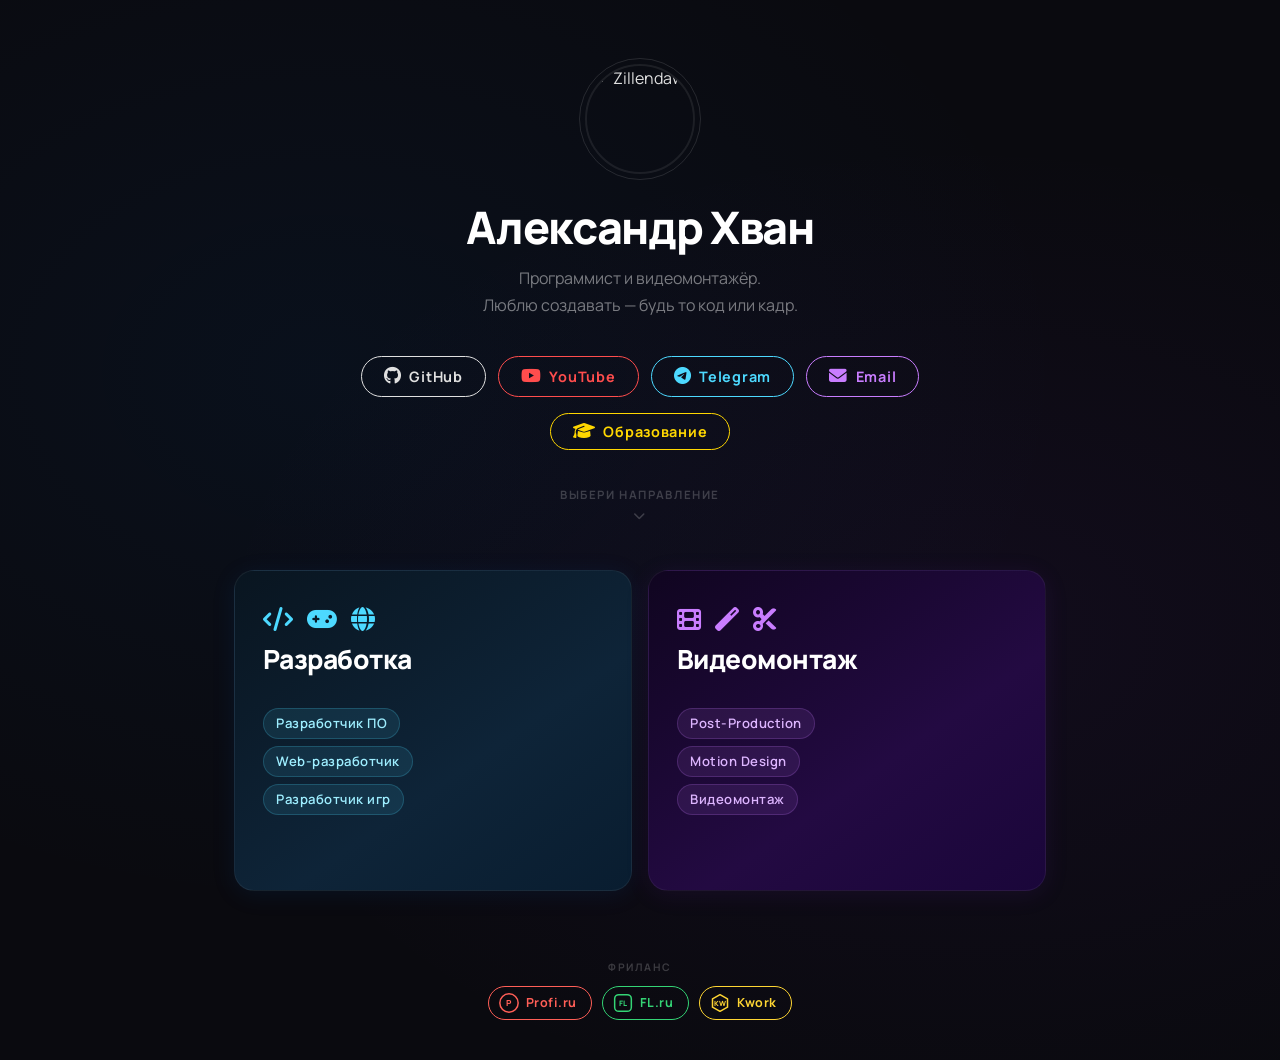
==== commit 82f0ce23: "Add freeelance services" ====
--- a/index.html
+++ b/index.html
@@ -99,6 +99,35 @@
             </div>
 
         </div>
+
+        <!-- Фриланс-профили на стартовом экране -->
+        <div class="entry-freelance anim-item" style="--d:1.4s">
+            <span class="entry-freelance__label">Фриланс</span>
+            <div class="entry-freelance__links">
+                <a href="https://profi.ru/profile/HvanAM" target="_blank" class="footer-fl-pill footer-fl-pill--profi" title="Profi.ru">
+                    <svg class="footer-fl-icon" viewBox="0 0 24 24" fill="none" xmlns="http://www.w3.org/2000/svg" aria-hidden="true">
+                        <circle cx="12" cy="12" r="11" stroke="currentColor" stroke-width="1.8"/>
+                        <text x="12" y="16" text-anchor="middle" font-size="10" font-weight="800" fill="currentColor" font-family="Manrope,sans-serif">P</text>
+                    </svg>
+                    <span>Profi.ru</span>
+                </a>
+                <a href="https://www.fl.ru/users/mossy009/portfolio/" target="_blank" class="footer-fl-pill footer-fl-pill--fl" title="FL.ru">
+                    <svg class="footer-fl-icon" viewBox="0 0 24 24" fill="none" xmlns="http://www.w3.org/2000/svg" aria-hidden="true">
+                        <rect x="2" y="2" width="20" height="20" rx="5" stroke="currentColor" stroke-width="1.8"/>
+                        <text x="12" y="16" text-anchor="middle" font-size="9" font-weight="800" fill="currentColor" font-family="Manrope,sans-serif">FL</text>
+                    </svg>
+                    <span>FL.ru</span>
+                </a>
+                <a href="https://kwork.ru/user/mossy009" target="_blank" class="footer-fl-pill footer-fl-pill--kwork" title="Kwork.ru">
+                    <svg class="footer-fl-icon" viewBox="0 0 24 24" fill="none" xmlns="http://www.w3.org/2000/svg" aria-hidden="true">
+                        <path d="M12 2L21 7V17L12 22L3 17V7L12 2Z" stroke="currentColor" stroke-width="1.8" stroke-linejoin="round"/>
+                        <text x="12" y="16" text-anchor="middle" font-size="8.5" font-weight="800" fill="currentColor" font-family="Manrope,sans-serif">KW</text>
+                    </svg>
+                    <span>Kwork</span>
+                </a>
+            </div>
+        </div>
+
     </div>
 
     <!-- =============================================
@@ -154,17 +183,49 @@
                             <div class="project-card">
                                 <h4>Система автоматизации «Академия Киокусинкай»</h4>
                                 <p>Десктопное приложение для автоматизации работы спортивной организации (учет тренеров, учеников и составление расписания). Проект разработан в рамках производственной практики в 2023 году.</p>
-                                <a href="https://github.com/Zillendaw/kyokushinkai-industrial-practice-2023-qt" target="_blank">Посмотреть код &rarr;</a>
+                                <!-- СТЕК: добавляй/убирай <span> теги по необходимости -->
+                                <div class="project-card__stack">
+                                    <span>Qt</span>
+                                    <span>C++</span>
+                                    <span>MySQL</span>
+                                </div>
+                                <a class="project-card__link" href="https://github.com/Zillendaw/kyokushinkai-industrial-practice-2023-qt" target="_blank">
+                                    <span class="project-card__link-text">Посмотреть код</span>
+                                    <span class="project-card__link-hover">Открыть GitHub</span>
+                                    <i class="fab fa-github project-card__link-icon"></i>
+                                </a>
                             </div>
                             <div class="project-card">
                                 <h4>Учебный фронтенд "Securo Serv"</h4>
                                 <p>Статический многостраничный сайт-визитка для вымышленного частного охранного предприятия. Разработан в 2022 году.</p>
-                                <a href="https://github.com/Zillendaw/Web-Site-Securo-Serv" target="_blank">Посмотреть код &rarr;</a>
+                                <!-- СТЕК: добавляй/убирай <span> теги по необходимости -->
+                                <div class="project-card__stack">
+                                    <span>HTML</span>
+                                    <span>CSS</span>
+                                    <span>JavaScript</span>
+                                </div>
+                                <a class="project-card__link" href="https://github.com/Zillendaw/Web-Site-Securo-Serv" target="_blank">
+                                    <span class="project-card__link-text">Посмотреть код</span>
+                                    <span class="project-card__link-hover">Открыть GitHub</span>
+                                    <i class="fab fa-github project-card__link-icon"></i>
+                                </a>
                             </div>
                             <div class="project-card">
                                 <h4>Веб-сайт для строительной компании</h4>
                                 <p>Full-stack веб-приложение с «Экспертной системой» для автоматического подбора оборудования и системой сбора лидов через Telegram API.</p>
-                                <a href="https://github.com/Zillendaw/engineering-company-portal" target="_blank">Посмотреть код &rarr;</a>
+                                <!-- СТЕК: добавляй/убирай <span> теги по необходимости -->
+                                <div class="project-card__stack">
+                                    <span>JavaScript</span>
+                                    <span>React</span>
+                                    <span>HTML</span>
+                                    <span>CSS</span>
+                                    <span>MySQL</span>
+                                </div>
+                                <a class="project-card__link" href="https://github.com/Zillendaw/engineering-company-portal" target="_blank">
+                                    <span class="project-card__link-text">Посмотреть код</span>
+                                    <span class="project-card__link-hover">Открыть GitHub</span>
+                                    <i class="fab fa-github project-card__link-icon"></i>
+                                </a>
                             </div>
                         </div>
                     </div>
@@ -331,6 +392,32 @@
             </main>
 
             <footer>
+                <div class="footer-freelance">
+                    <span class="footer-freelance__label">Фриланс</span>
+                    <div class="footer-freelance__links">
+                        <a href="https://profi.ru/profile/HvanAM" target="_blank" class="footer-fl-pill footer-fl-pill--profi" title="Profi.ru">
+                            <svg class="footer-fl-icon" viewBox="0 0 24 24" fill="none" xmlns="http://www.w3.org/2000/svg" aria-hidden="true">
+                                <circle cx="12" cy="12" r="11" stroke="currentColor" stroke-width="1.8"/>
+                                <text x="12" y="16" text-anchor="middle" font-size="10" font-weight="800" fill="currentColor" font-family="Manrope,sans-serif">P</text>
+                            </svg>
+                            <span>Profi.ru</span>
+                        </a>
+                        <a href="https://www.fl.ru/users/mossy009/portfolio/" target="_blank" class="footer-fl-pill footer-fl-pill--fl" title="FL.ru">
+                            <svg class="footer-fl-icon" viewBox="0 0 24 24" fill="none" xmlns="http://www.w3.org/2000/svg" aria-hidden="true">
+                                <rect x="2" y="2" width="20" height="20" rx="5" stroke="currentColor" stroke-width="1.8"/>
+                                <text x="12" y="16" text-anchor="middle" font-size="9" font-weight="800" fill="currentColor" font-family="Manrope,sans-serif">FL</text>
+                            </svg>
+                            <span>FL.ru</span>
+                        </a>
+                        <a href="https://kwork.ru/user/mossy009" target="_blank" class="footer-fl-pill footer-fl-pill--kwork" title="Kwork.ru">
+                            <svg class="footer-fl-icon" viewBox="0 0 24 24" fill="none" xmlns="http://www.w3.org/2000/svg" aria-hidden="true">
+                                <path d="M12 2L21 7V17L12 22L3 17V7L12 2Z" stroke="currentColor" stroke-width="1.8" stroke-linejoin="round"/>
+                                <text x="12" y="16" text-anchor="middle" font-size="8.5" font-weight="800" fill="currentColor" font-family="Manrope,sans-serif">KW</text>
+                            </svg>
+                            <span>Kwork</span>
+                        </a>
+                    </div>
+                </div>
                 <p>&copy; 2026 Александр Хван. Создано с помощью GitHub Pages.</p>
             </footer>
         </div>
--- a/style.css
+++ b/style.css
@@ -608,11 +608,131 @@
 .project-card h4 { margin-bottom: 10px; font-size: 1.1rem; }
 .project-card p  { color: #666; margin-bottom: 15px; font-size: 0.95rem; }
 
-.project-card a { color: #007bff; text-decoration: none; font-weight: 600; }
-.project-card a:hover { text-decoration: underline; }
-
-[data-mode="dev"]   .project-card a { color: #0e80c0; }
-[data-mode="video"] .project-card a { color: #8a30cc; }
+/* ── Стек технологий ── */
+.project-card__stack {
+    display: flex;
+    flex-wrap: wrap;
+    gap: 6px;
+    margin-bottom: 16px;
+}
+
+.project-card__stack span {
+    font-size: 0.72rem;
+    font-weight: 700;
+    letter-spacing: 0.05em;
+    padding: 3px 10px;
+    border-radius: 20px;
+    background: rgba(14, 128, 192, 0.08);
+    color: #0e80c0;
+    border: 1px solid rgba(14, 128, 192, 0.2);
+    transition: background 0.2s, color 0.2s;
+}
+
+[data-mode="video"] .project-card__stack span {
+    background: rgba(138, 48, 204, 0.08);
+    color: #8a30cc;
+    border-color: rgba(138, 48, 204, 0.2);
+}
+
+@media (prefers-color-scheme: dark) {
+    .project-card__stack span {
+        background: rgba(77, 217, 255, 0.08);
+        color: #4dd9ff;
+        border-color: rgba(77, 217, 255, 0.2);
+    }
+    [data-mode="video"] .project-card__stack span {
+        background: rgba(201, 125, 255, 0.08);
+        color: #c97dff;
+        border-color: rgba(201, 125, 255, 0.2);
+    }
+}
+
+/* ── Кнопка «Посмотреть код» ── */
+.project-card__link {
+    display: inline-flex;
+    align-items: center;
+    gap: 7px;
+    position: relative;
+    overflow: hidden;
+    text-decoration: none;
+    font-weight: 700;
+    font-size: 0.88rem;
+    letter-spacing: 0.03em;
+    padding: 7px 16px;
+    border-radius: 8px;
+    border: 1.5px solid currentColor;
+    color: #0e80c0;
+    background: transparent;
+    transition: background 0.22s ease, color 0.22s ease,
+                box-shadow 0.22s ease, transform 0.2s ease;
+}
+
+[data-mode="video"] .project-card__link { color: #8a30cc; }
+
+@media (prefers-color-scheme: dark) {
+    .project-card__link             { color: #4dd9ff; }
+    [data-mode="video"] .project-card__link { color: #c97dff; }
+}
+
+/* Два текста: обычный и hover — переключаются через clip */
+.project-card__link-text,
+.project-card__link-hover {
+    display: block;
+    transition: transform 0.25s cubic-bezier(0.4, 0, 0.2, 1),
+                opacity   0.2s ease;
+    white-space: nowrap;
+}
+
+.project-card__link-hover {
+    position: absolute;
+    left: 16px;
+    opacity: 0;
+    transform: translateY(8px);
+}
+
+.project-card__link-icon {
+    font-size: 1rem;
+    margin: 0;
+    transition: transform 0.25s cubic-bezier(0.34, 1.56, 0.64, 1);
+    flex-shrink: 0;
+}
+
+/* Hover: скрываем «Посмотреть код», показываем «Открыть GitHub» */
+.project-card__link:hover .project-card__link-text {
+    opacity: 0;
+    transform: translateY(-8px);
+}
+
+.project-card__link:hover .project-card__link-hover {
+    opacity: 1;
+    transform: translateY(0);
+}
+
+.project-card__link:hover .project-card__link-icon {
+    transform: rotate(10deg) scale(1.15);
+}
+
+.project-card__link:hover {
+    background: rgba(14, 128, 192, 0.1);
+    box-shadow: 0 0 0 3px rgba(14, 128, 192, 0.12);
+    transform: translateY(-1px);
+}
+
+[data-mode="video"] .project-card__link:hover {
+    background: rgba(138, 48, 204, 0.1);
+    box-shadow: 0 0 0 3px rgba(138, 48, 204, 0.12);
+}
+
+@media (prefers-color-scheme: dark) {
+    .project-card__link:hover {
+        background: rgba(77, 217, 255, 0.08);
+        box-shadow: 0 0 0 3px rgba(77, 217, 255, 0.1);
+    }
+    [data-mode="video"] .project-card__link:hover {
+        background: rgba(201, 125, 255, 0.08);
+        box-shadow: 0 0 0 3px rgba(201, 125, 255, 0.1);
+    }
+}
 
 .video-empty { text-align: center; padding: 70px 20px; color: #aaa; }
 .video-empty i { font-size: 3rem; margin-bottom: 16px; display: block; opacity: 0.3; }
@@ -833,10 +953,154 @@
 footer {
     text-align: center;
     margin-top: 60px;
-    padding-top: 20px;
+    padding-top: 24px;
     border-top: 1px solid #ddd;
     color: #888;
     font-size: 0.9rem;
+}
+
+/* ── Блок фриланс-иконок ── */
+.footer-freelance {
+    display: flex;
+    flex-direction: column;
+    align-items: center;
+    gap: 10px;
+    margin-bottom: 18px;
+}
+
+.footer-freelance__label {
+    font-size: 0.68rem;
+    font-weight: 700;
+    letter-spacing: 0.13em;
+    text-transform: uppercase;
+    color: rgba(0,0,0,0.28);
+}
+
+.footer-freelance__links {
+    display: flex;
+    gap: 10px;
+    flex-wrap: wrap;
+    justify-content: center;
+}
+
+.footer-fl-pill {
+    display: inline-flex;
+    align-items: center;
+    gap: 7px;
+    padding: 6px 14px 6px 10px;
+    border-radius: 30px;
+    border: 1.5px solid currentColor;
+    text-decoration: none;
+    font-size: 0.78rem;
+    font-weight: 700;
+    letter-spacing: 0.04em;
+    transition: background 0.22s ease, transform 0.2s ease, box-shadow 0.22s ease;
+}
+
+.footer-fl-icon {
+    width: 20px;
+    height: 20px;
+    flex-shrink: 0;
+}
+
+.footer-fl-pill:hover {
+    transform: translateY(-2px);
+}
+
+/* Profi.ru — красный */
+.footer-fl-pill--profi {
+    color: #c0231a;
+}
+.footer-fl-pill--profi:hover {
+    background: rgba(192, 35, 26, 0.08);
+    box-shadow: 0 0 0 3px rgba(192, 35, 26, 0.1);
+}
+
+/* FL.ru — зелёный */
+.footer-fl-pill--fl {
+    color: #1a8a4a;
+}
+.footer-fl-pill--fl:hover {
+    background: rgba(26, 138, 74, 0.08);
+    box-shadow: 0 0 0 3px rgba(26, 138, 74, 0.1);
+}
+
+/* Kwork — жёлтый */
+.footer-fl-pill--kwork {
+    color: #a07800;
+}
+.footer-fl-pill--kwork:hover {
+    background: rgba(160, 120, 0, 0.08);
+    box-shadow: 0 0 0 3px rgba(160, 120, 0, 0.1);
+}
+
+/* =====================================================
+   ФРИЛАНС — СТАРТОВЫЙ ЭКРАН
+   ===================================================== */
+.entry-freelance {
+    display: flex;
+    flex-direction: column;
+    align-items: center;
+    gap: 10px;
+    padding-bottom: 40px;
+    margin-top: 8px;
+}
+
+.entry-freelance__label {
+    font-size: 0.65rem;
+    font-weight: 700;
+    letter-spacing: 0.14em;
+    text-transform: uppercase;
+    color: rgba(255,255,255,0.2);
+}
+
+.entry-freelance__links {
+    display: flex;
+    gap: 10px;
+    flex-wrap: wrap;
+    justify-content: center;
+}
+
+/* На стартовом экране переопределяем цвета под тёмный фон */
+.entry-freelance .footer-fl-pill--profi {
+    color: #ff5f57;
+}
+.entry-freelance .footer-fl-pill--profi:hover {
+    background: rgba(255, 95, 87, 0.08);
+    box-shadow: 0 0 0 3px rgba(255, 95, 87, 0.1);
+}
+
+.entry-freelance .footer-fl-pill--fl {
+    color: #34d475;
+}
+.entry-freelance .footer-fl-pill--fl:hover {
+    background: rgba(52, 212, 117, 0.08);
+    box-shadow: 0 0 0 3px rgba(52, 212, 117, 0.1);
+}
+
+.entry-freelance .footer-fl-pill--kwork {
+    color: #ffd633;
+}
+.entry-freelance .footer-fl-pill--kwork:hover {
+    background: rgba(255, 214, 51, 0.08);
+    box-shadow: 0 0 0 3px rgba(255, 214, 51, 0.1);
+}
+
+@media (max-width: 600px) {
+    .entry-freelance { padding-bottom: 32px; }
+}
+
+@media (prefers-color-scheme: dark) {
+    .footer-freelance__label { color: rgba(255,255,255,0.25); }
+
+    .footer-fl-pill--profi { color: #ff5f57; }
+    .footer-fl-pill--profi:hover { background: rgba(255,95,87,0.08); box-shadow: 0 0 0 3px rgba(255,95,87,0.1); }
+
+    .footer-fl-pill--fl { color: #34d475; }
+    .footer-fl-pill--fl:hover { background: rgba(52,212,117,0.08); box-shadow: 0 0 0 3px rgba(52,212,117,0.1); }
+
+    .footer-fl-pill--kwork { color: #ffd633; }
+    .footer-fl-pill--kwork:hover { background: rgba(255,214,51,0.08); box-shadow: 0 0 0 3px rgba(255,214,51,0.1); }
 }
 
 /* =====================================================
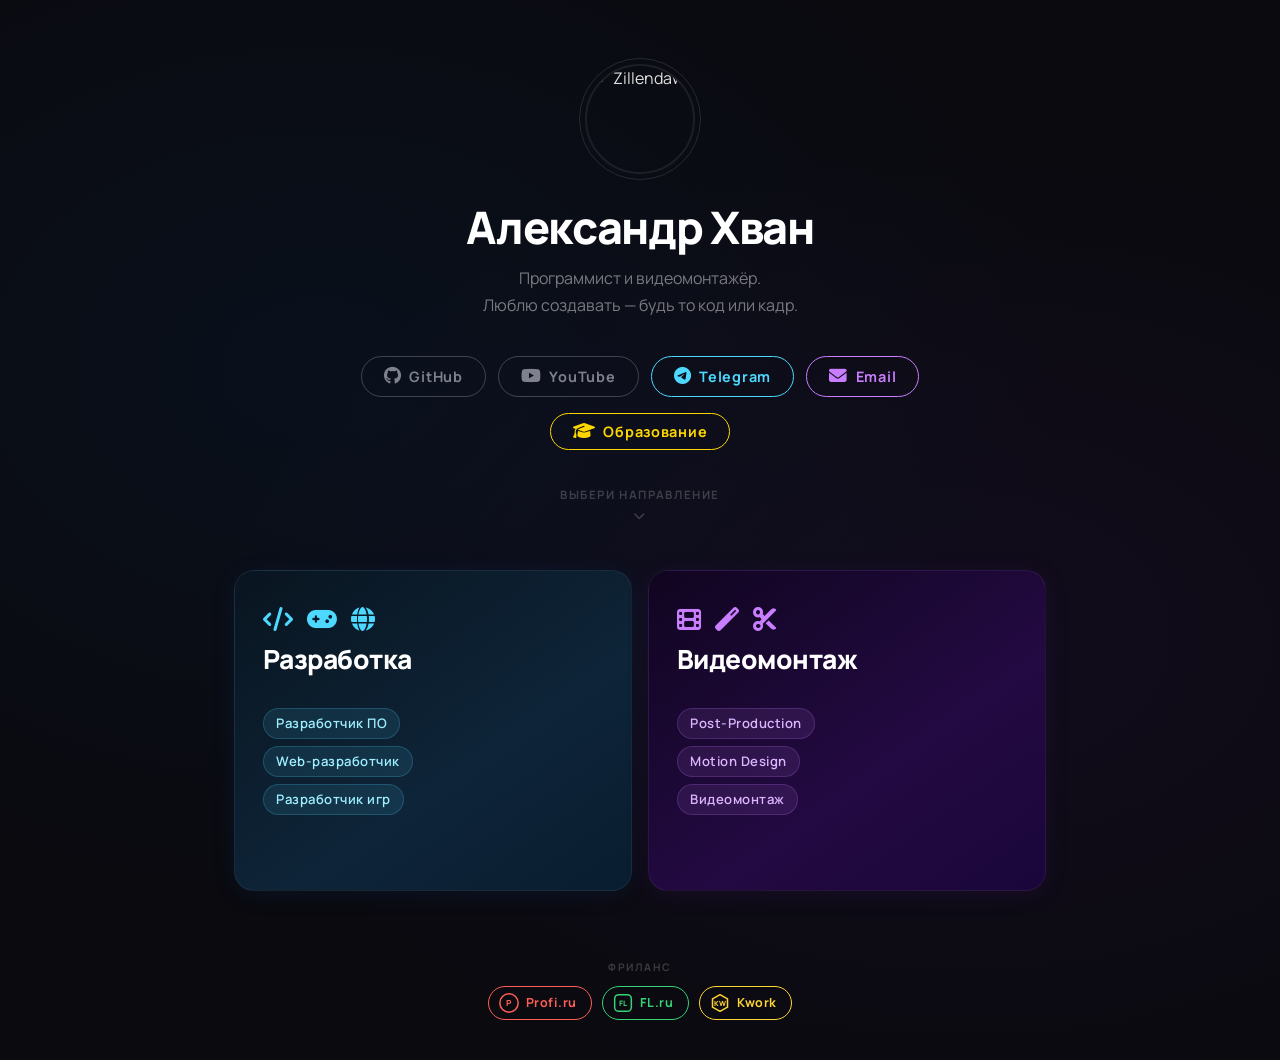
==== commit 0d4e0be7: "Add descriptions in cases" ====
--- a/index.html
+++ b/index.html
@@ -183,7 +183,6 @@
                             <div class="project-card">
                                 <h4>Система автоматизации «Академия Киокусинкай»</h4>
                                 <p>Десктопное приложение для автоматизации работы спортивной организации (учет тренеров, учеников и составление расписания). Проект разработан в рамках производственной практики в 2023 году.</p>
-                                <!-- СТЕК: добавляй/убирай <span> теги по необходимости -->
                                 <div class="project-card__stack">
                                     <span>Qt</span>
                                     <span>C++</span>
@@ -198,7 +197,6 @@
                             <div class="project-card">
                                 <h4>Учебный фронтенд "Securo Serv"</h4>
                                 <p>Статический многостраничный сайт-визитка для вымышленного частного охранного предприятия. Разработан в 2022 году.</p>
-                                <!-- СТЕК: добавляй/убирай <span> теги по необходимости -->
                                 <div class="project-card__stack">
                                     <span>HTML</span>
                                     <span>CSS</span>
@@ -213,7 +211,6 @@
                             <div class="project-card">
                                 <h4>Веб-сайт для строительной компании</h4>
                                 <p>Full-stack веб-приложение с «Экспертной системой» для автоматического подбора оборудования и системой сбора лидов через Telegram API.</p>
-                                <!-- СТЕК: добавляй/убирай <span> теги по необходимости -->
                                 <div class="project-card__stack">
                                     <span>JavaScript</span>
                                     <span>React</span>
@@ -300,7 +297,7 @@
                                 </div>
                                 <div class="video-case-info">
                                     <h4><i class="fas fa-film"></i> Отзыв заказчика компании "Тепломонтаж" - Николай из г. Артём</h4>
-                                    <p>Описание кейса.</p>
+                                    <p>Классический видеоотзыв для повышения лояльности к строительной компании.</p>
                                     <span class="video-source-badge video-source-badge--yadisk">
                                         <i class="fas fa-cloud"></i> Личное портфолио
                                     </span>
@@ -319,7 +316,7 @@
                                 </div>
                                 <div class="video-case-info">
                                     <h4><i class="fas fa-film"></i> Обзор монтажа бокса "Погреб ПП 3 Лонг" для компании Engineering Space</h4>
-                                    <p>Описание кейса.</p>
+                                    <p>Демонстрационный ролик этапов установки сложного инженерного оборудования, с описанием и демонстрации монтажных работ.</p>
                                     <span class="video-source-badge video-source-badge--yadisk">
                                         <i class="fas fa-cloud"></i> Личное портфолио
                                     </span>
@@ -338,7 +335,7 @@
                                 </div>
                                 <div class="video-case-info">
                                     <h4><i class="fas fa-film"></i> Отзыв клиента компании "Тепломонтаж" - Сергея Ким из посёлка Де-Фриз (г. Владивосток)</h4>
-                                    <p>Описание кейса.</p>
+                                    <p>Интерьерный видеоотзыв, подчеркивающий результат работы строительной компании по тёплым полам.</p>
                                     <span class="video-source-badge video-source-badge--yadisk">
                                         <i class="fas fa-cloud"></i> Личное портфолио
                                     </span>
@@ -358,7 +355,8 @@
                                 </div>
                                 <div class="video-case-info">
                                     <h4><i class="fas fa-film"></i> Открытие точки корейской компании "Atomy" в торговом центре "Маяк" в г. Владивосток</h4>
-                                    <p>Описание кейса.</p>
+                                    <p>Короткое видео для (Reels) с открытия новой точки косметической компании "Atomy". Динамичный монтаж под ритм музыки, 
+                                        чтобы передать атмосферу праздника и привлечь трафик в магазин.</p>
                                     <span class="video-source-badge video-source-badge--yadisk">
                                         <i class="fas fa-cloud"></i> Личное портфолио
                                     </span>
@@ -378,7 +376,9 @@
                                 </div>
                                 <div class="video-case-info">
                                     <h4><i class="fas fa-film"></i> Демонстрация Дом "Афрейм"</h4>
-                                    <p>Описание кейса.</p>
+                                    <p>Видеообзор трендового дома в стиле A-frame для строительной компании. 
+                                        Использован плавный монтаж, выгодно подчеркивающий архитектуру и уют интерьера, 
+                                        а также описание для коротких видео.</p>
                                     <span class="video-source-badge video-source-badge--yadisk">
                                         <i class="fas fa-cloud"></i> Личное портфолио
                                     </span>
--- a/style.css
+++ b/style.css
@@ -115,13 +115,19 @@
 
 .contact-pill i { font-size: 1.1rem; margin: 0; }
 
-/* GitHub */
-.contact-pill--gh { color: #e0e0e0; border: 1.5px solid #e0e0e0; }
-.contact-pill--gh:hover { background: rgba(255,255,255,0.1); transform: translateY(-2px); }
-
-/* YouTube */
-.contact-pill--yt { color: #ff4d4d; border: 1.5px solid #ff4d4d; }
-.contact-pill--yt:hover { background: rgba(255,77,77,0.1); transform: translateY(-2px); }
+/* GitHub и YouTube — одинаковый нейтральный цвет */
+.contact-pill--gh,
+.contact-pill--yt {
+    color: rgba(190, 190, 205, 0.65);
+    border: 1.5px solid rgba(190, 190, 205, 0.3);
+}
+.contact-pill--gh:hover,
+.contact-pill--yt:hover {
+    color: rgba(210, 210, 225, 0.9);
+    border-color: rgba(210, 210, 225, 0.5);
+    background: rgba(200, 200, 215, 0.08);
+    transform: translateY(-2px);
+}
 
 /* Образование */
 .contact-pill--edu { color: #ffd700; border: 1.5px solid #ffd700; }
@@ -446,27 +452,34 @@
 }
 
 /* =====================================================
-   КНОПКА "НАЗАД"
+   КНОПКА «СМЕНИТЬ РАЗДЕЛ»
    ===================================================== */
 .back-btn {
     display: inline-flex;
     align-items: center;
     gap: 8px;
-    font-size: 0.85rem;
-    font-weight: 600;
-    color: #999;
-    background: none;
-    border: none;
+    font-size: 0.88rem;
+    font-weight: 700;
+    color: var(--theme-color);
+    background: rgba(var(--theme-color-rgb), 0.08);
+    border: 1.5px solid rgba(var(--theme-color-rgb), 0.4);
+    border-radius: 30px;
     cursor: pointer;
-    padding: 0;
+    padding: 9px 20px;
     margin-bottom: 32px;
     font-family: inherit;
-    transition: color 0.2s;
-    letter-spacing: 0.02em;
+    transition: all 0.25s ease;
+    letter-spacing: 0.03em;
 }
 
 .back-btn i { margin: 0; }
-.back-btn:hover { color: #333; }
+.back-btn:hover {
+    color: var(--theme-color);
+    background: rgba(var(--theme-color-rgb), 0.15);
+    border-color: rgba(var(--theme-color-rgb), 0.7);
+    transform: translateY(-2px);
+    box-shadow: 0 4px 20px rgba(var(--theme-color-rgb), 0.25);
+}
 
 /* =====================================================
    КОНТЕЙНЕР И ШАПКА
@@ -535,20 +548,49 @@
 
 .btn-outline {
     background-color: transparent !important;
-    color: var(--theme-color);
-    border: 2px solid var(--theme-color);
+    color: rgba(150, 150, 165, 0.85);
+    border: 2px solid rgba(150, 150, 165, 0.4);
 }
 
 .btn-outline:hover {
-    background-color: rgba(var(--theme-color-rgb), 0.1) !important;
+    background-color: rgba(150, 150, 165, 0.1) !important;
+    color: rgba(180, 180, 195, 1);
+    border-color: rgba(180, 180, 195, 0.6);
     transform: translateY(-2px);
 }
 
+/* YouTube такой же нейтральный, как GitHub */
 .btn-outline-youtube {
-    color: #cc0000 !important;
-    border-color: #cc0000 !important;
-}
-.btn-outline-youtube:hover { background-color: rgba(204, 0, 0, 0.1) !important; }
+    color: rgba(150, 150, 165, 0.85) !important;
+    border-color: rgba(150, 150, 165, 0.4) !important;
+}
+.btn-outline-youtube:hover {
+    background-color: rgba(150, 150, 165, 0.1) !important;
+    color: rgba(180, 180, 195, 1) !important;
+    border-color: rgba(180, 180, 195, 0.6) !important;
+}
+
+/* Telegram CTA — всегда голубой */
+.btn-cta--tg {
+    color: #4dd9ff !important;
+    border-color: #4dd9ff !important;
+}
+.btn-cta--tg:hover {
+    background-color: rgba(77, 217, 255, 0.1) !important;
+    color: #4dd9ff !important;
+    border-color: #4dd9ff !important;
+}
+
+/* Email CTA — всегда фиолетовый */
+.btn-cta--email {
+    color: #c97dff !important;
+    border-color: #c97dff !important;
+}
+.btn-cta--email:hover {
+    background-color: rgba(201, 125, 255, 0.1) !important;
+    color: #c97dff !important;
+    border-color: #c97dff !important;
+}
 
 /* Призыв к действию (Анимация подсветки) */
 .btn-cta { position: relative; }
@@ -566,15 +608,8 @@
     100% { box-shadow: 0 0 0 0 rgba(var(--theme-color-rgb), 0); }
 }
 
-@media (prefers-color-scheme: dark) {
-    .btn-outline { color: var(--theme-color); border-color: var(--theme-color); }
-    
-    .btn-outline-youtube {
-        color: #ff4d4d !important;
-        border-color: #ff4d4d !important;
-    }
-    .btn-outline-youtube:hover { background-color: rgba(255, 77, 77, 0.1) !important; }
-}
+
+
 
 /* =====================================================
    ПОРТФОЛИО
@@ -1472,9 +1507,6 @@
     h1 { color: #fff; }
     h2 { color: #bbb; }
 
-    .back-btn { color: #555; }
-    .back-btn:hover { color: #ccc; }
-
     .portfolio h3 { color: #e0e0e0; }
 
     .project-card, .modal-content {
@@ -1484,9 +1516,6 @@
 
     .project-card h4 { color: #e0e0e0; }
     .project-card p  { color: #aaa; }
-
-    .btn-outline { color: #e0e0e0; border-color: #e0e0e0; }
-    .btn-outline:hover { background-color: #e0e0e0; color: #121212; }
 
     .close-btn { color: #bbb; }
     .close-btn:hover { color: #fff; }
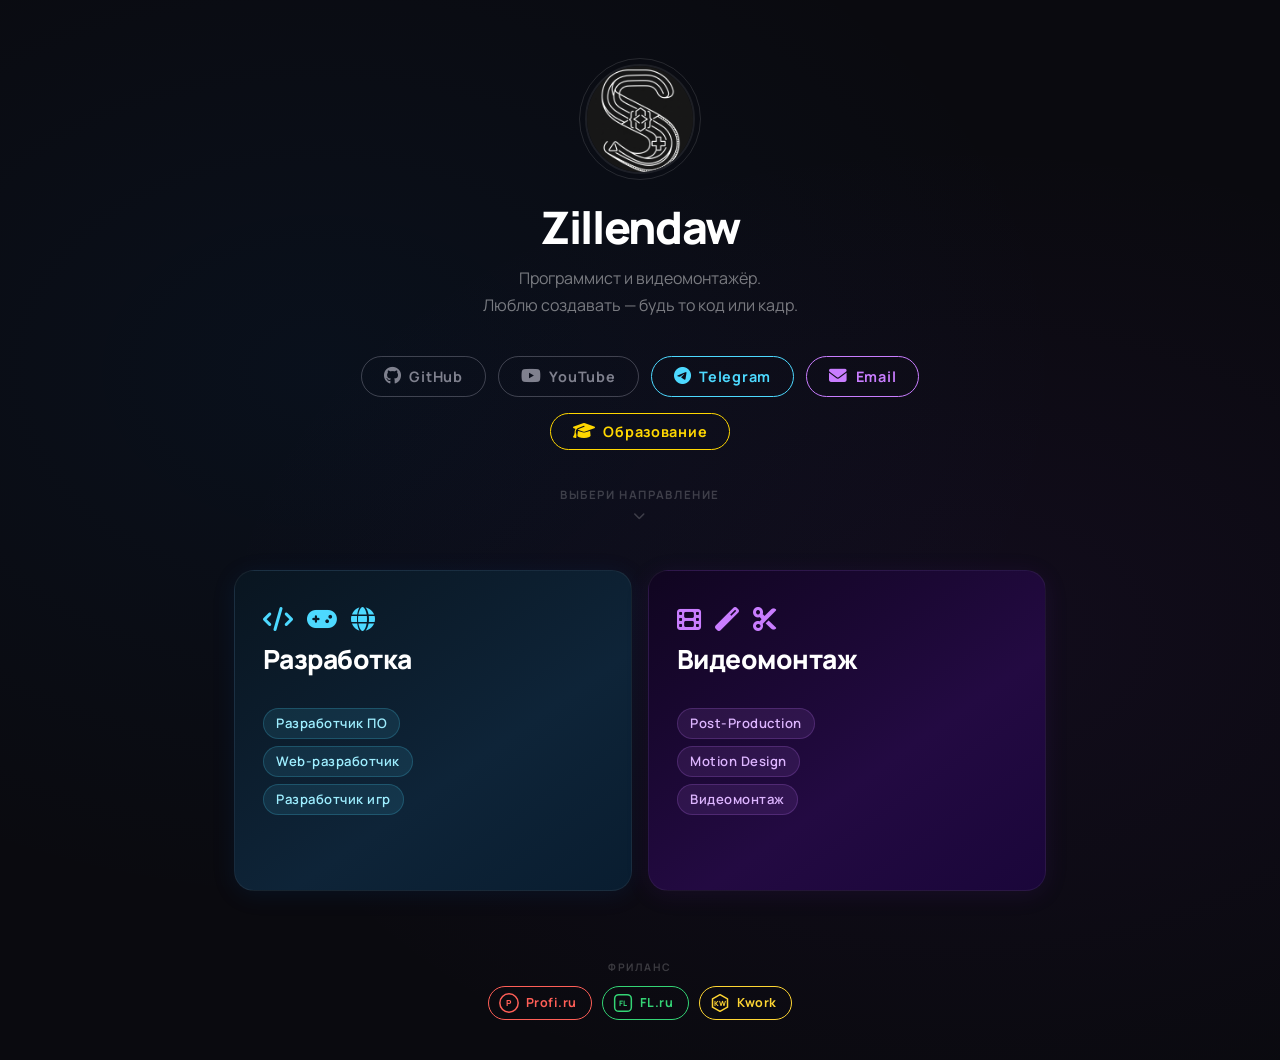
==== commit 552038f0: "Fix structure" ====
--- a/index.html
+++ b/index.html
@@ -3,6 +3,7 @@
 <head>
     <meta charset="UTF-8">
     <meta name="viewport" content="width=device-width, initial-scale=1.0">
+    <meta name="page-name" content="Главная">
     <title>Zillendaw</title>
     <link rel="stylesheet" href="style.css">
     <link rel="stylesheet" href="https://cdnjs.cloudflare.com/ajax/libs/font-awesome/6.5.1/css/all.min.css">
@@ -23,7 +24,7 @@
                 <div class="intro__avatar-ring"></div>
             </div>
 
-            <h1 class="intro__name anim-item" style="--d:0.4s">Александр Хван</h1>
+            <h1 class="intro__name anim-item" style="--d:0.4s">Zillendaw</h1>
 
             <p class="intro__bio anim-item" style="--d:0.65s">
                 Программист и видеомонтажёр.<br>Люблю создавать — будь то код или кадр.
@@ -62,7 +63,7 @@
         <!-- ФАЗА 2: Карточки выбора (появляются после профиля) -->
         <div class="split-row" id="split-row">
 
-            <div class="split-card split-card--dev" id="half-dev" data-section="dev">
+            <div class="split-card split-card--dev" id="half-dev" data-section="dev" data-href="programming.html" role="link" tabindex="0" aria-label="Перейти в раздел Разработка">
                 <div class="split-card__glow"></div>
                 <div class="split-card__inner">
                     <div class="split-card__icons">
@@ -80,7 +81,7 @@
                 </div>
             </div>
 
-            <div class="split-card split-card--video" id="half-video" data-section="video">
+            <div class="split-card split-card--video" id="half-video" data-section="video" data-href="video.html" role="link" tabindex="0" aria-label="Перейти в раздел Видеомонтаж">
                 <div class="split-card__glow"></div>
                 <div class="split-card__inner">
                     <div class="split-card__icons">
@@ -130,299 +131,6 @@
 
     </div>
 
-    <!-- =============================================
-         ОСНОВНОЙ САЙТ
-         ============================================= -->
-    <div id="main-site" class="main-site main-site--hidden">
-        <div class="container">
-
-            <header>
-                <button class="back-btn" id="back-btn">
-                    <i class="fas fa-arrow-left"></i> Сменить раздел
-                </button>
-                <div class="profile-img">
-                    <img src="logo.png" alt="Фото Zillendaw">
-                </div>
-                <h1>Александр Хван</h1>
-                <div class="nickname">@Zillendaw</div>
-                <h2 id="site-subtitle"></h2>
-                <p class="bio">Программист и видеомонтажёр. Люблю создавать — будь то код или кадр.</p>
-
-                <div class="links-wrapper">
-                    <!-- 1 Сверху: GitHub, Youtube, Telegram, Почта -->
-                    <div class="links-row">
-                        <a href="https://github.com/Zillendaw" target="_blank" class="btn btn-outline">
-                            <i class="fab fa-github"></i> GitHub
-                        </a>
-                        <a href="https://www.youtube.com/@Zillendaw" target="_blank" class="btn btn-outline btn-outline-youtube">
-                            <i class="fab fa-youtube"></i> YouTube
-                        </a>
-                        <a href="https://t.me/Zillendaw" target="_blank" class="btn btn-outline btn-cta btn-cta--tg">
-                            <i class="fab fa-telegram"></i> Telegram
-                        </a>
-                        <a href="mailto:mossy009@mail.ru" class="btn btn-outline btn-cta btn-cta--email">
-                            <i class="fas fa-envelope"></i> Почта
-                        </a>
-                    </div>
-                    <!-- 2 Снизу: Образование -->
-                    <div class="links-row">
-                        <button class="btn btn-outline btn-education-trigger">
-                            <i class="fas fa-graduation-cap"></i> Образование
-                        </button>
-                    </div>
-                </div>
-            </header>
-
-            <main>
-                <section class="portfolio">
-
-                    <div id="coding-projects" class="projects-content">
-                        <h3 id="portfolio-title">Мои проекты</h3>
-
-                        <div class="projects-grid">
-                            <div class="project-card">
-                                <h4>Система автоматизации «Академия Киокусинкай»</h4>
-                                <p>Десктопное приложение для автоматизации работы спортивной организации (учет тренеров, учеников и составление расписания). Проект разработан в рамках производственной практики в 2023 году.</p>
-                                <div class="project-card__stack">
-                                    <span>Qt</span>
-                                    <span>C++</span>
-                                    <span>MySQL</span>
-                                </div>
-                                <a class="project-card__link" href="https://github.com/Zillendaw/kyokushinkai-industrial-practice-2023-qt" target="_blank">
-                                    <span class="project-card__link-text">Посмотреть код</span>
-                                    <span class="project-card__link-hover">Открыть GitHub</span>
-                                    <i class="fab fa-github project-card__link-icon"></i>
-                                </a>
-                            </div>
-                            <div class="project-card">
-                                <h4>Учебный фронтенд "Securo Serv"</h4>
-                                <p>Статический многостраничный сайт-визитка для вымышленного частного охранного предприятия. Разработан в 2022 году.</p>
-                                <div class="project-card__stack">
-                                    <span>HTML</span>
-                                    <span>CSS</span>
-                                    <span>JavaScript</span>
-                                </div>
-                                <a class="project-card__link" href="https://github.com/Zillendaw/Web-Site-Securo-Serv" target="_blank">
-                                    <span class="project-card__link-text">Посмотреть код</span>
-                                    <span class="project-card__link-hover">Открыть GitHub</span>
-                                    <i class="fab fa-github project-card__link-icon"></i>
-                                </a>
-                            </div>
-                            <div class="project-card">
-                                <h4>Веб-сайт для строительной компании</h4>
-                                <p>Full-stack веб-приложение с «Экспертной системой» для автоматического подбора оборудования и системой сбора лидов через Telegram API.</p>
-                                <div class="project-card__stack">
-                                    <span>JavaScript</span>
-                                    <span>React</span>
-                                    <span>HTML</span>
-                                    <span>CSS</span>
-                                    <span>MySQL</span>
-                                </div>
-                                <a class="project-card__link" href="https://github.com/Zillendaw/engineering-company-portal" target="_blank">
-                                    <span class="project-card__link-text">Посмотреть код</span>
-                                    <span class="project-card__link-hover">Открыть GitHub</span>
-                                    <i class="fab fa-github project-card__link-icon"></i>
-                                </a>
-                            </div>
-                        </div>
-                    </div>
-
-                    <div id="video-projects" class="projects-content">
-
-                        <!-- ── Таб-переключатель ── -->
-                        <div class="video-tabs" role="tablist">
-                            <button class="video-tab video-tab--active" data-tab="showreels" role="tab" aria-selected="true">
-                                <i class="fas fa-play-circle"></i> Шоурилы
-                                <span class="video-tab__count">2</span>
-                            </button>
-                            <button class="video-tab" data-tab="cases" role="tab" aria-selected="false">
-                                <i class="fas fa-briefcase"></i> Кейсы
-                                <span class="video-tab__count">5</span>
-                            </button>
-                        </div>
-
-                        <!-- ── Шоурилы ── -->
-                        <div id="tab-showreels" class="video-tab-panel video-cases-grid" role="tabpanel">
-
-                            <div class="video-case-card">
-                                <div class="video-embed">
-                                    <iframe
-                                        src="https://www.youtube.com/embed/UZRvcrw7vlo"
-                                        title="Commerce Showreel"
-                                        allow="accelerometer; autoplay; clipboard-write; encrypted-media; gyroscope; picture-in-picture"
-                                        allowfullscreen
-                                        referrerpolicy="strict-origin-when-cross-origin"
-                                        loading="lazy">
-                                    </iframe>
-                                </div>
-                                <div class="video-case-info">
-                                    <h4><i class="fas fa-briefcase"></i> Commerce Showreel</h4>
-                                    <p>Демонстрация навыков в коммерческом видеомонтаже, создании рекламных и промо-роликов.</p>
-                                    <span class="video-source-badge video-source-badge--yt"><i class="fab fa-youtube"></i> YouTube</span>
-                                </div>
-                            </div>
-
-                            <div class="video-case-card">
-                                <div class="video-embed">
-                                    <iframe
-                                        src="https://www.youtube.com/embed/JEY2gAs5e-E"
-                                        title="YouTube Showreel"
-                                        allow="accelerometer; autoplay; clipboard-write; encrypted-media; gyroscope; picture-in-picture"
-                                        allowfullscreen
-                                        referrerpolicy="strict-origin-when-cross-origin"
-                                        loading="lazy">
-                                    </iframe>
-                                </div>
-                                <div class="video-case-info">
-                                    <h4><i class="fab fa-youtube"></i> YouTube Showreel</h4>
-                                    <p>Нарезка лучших моментов, динамичный монтаж, работа с эффектами для YouTube-проектов.</p>
-                                    <span class="video-source-badge video-source-badge--yt"><i class="fab fa-youtube"></i> YouTube</span>
-                                </div>
-                            </div>
-
-                        </div>
-
-                        <!-- ── Кейсы ── -->
-                        <div id="tab-cases" class="video-tab-panel video-cases-grid video-tab-panel--hidden" role="tabpanel">
-
-                            <div class="video-case-card">
-                                <div class="video-embed">
-                                    <iframe
-                                        src="https://vkvideo.ru/video_ext.php?oid=-238859733&id=456239017&hash=cb1fb28f0e667870"
-                                        title="Отзыв Николая, компания «Тепломонтаж»"
-                                        allow="autoplay; encrypted-media; fullscreen; picture-in-picture"
-                                        allowfullscreen
-                                        loading="lazy">
-                                    </iframe>
-                                </div>
-                                <div class="video-case-info">
-                                    <h4><i class="fas fa-film"></i> Отзыв заказчика компании "Тепломонтаж" - Николай из г. Артём</h4>
-                                    <p>Классический видеоотзыв для повышения лояльности к строительной компании.</p>
-                                    <span class="video-source-badge video-source-badge--yadisk">
-                                        <i class="fas fa-cloud"></i> Личное портфолио
-                                    </span>
-                                </div>
-                            </div>
-
-                            <div class="video-case-card">
-                                <div class="video-embed">
-                                    <iframe
-                                        src="https://vkvideo.ru/video_ext.php?oid=-238859733&id=456239018&hash=5bd7206ee8f912c3"
-                                        title="Обзор монтажа бокса «Погреб ПП 3 Лонг»"
-                                        allow="autoplay; encrypted-media; fullscreen; picture-in-picture"
-                                        allowfullscreen
-                                        loading="lazy">
-                                    </iframe>
-                                </div>
-                                <div class="video-case-info">
-                                    <h4><i class="fas fa-film"></i> Обзор монтажа бокса "Погреб ПП 3 Лонг" для компании Engineering Space</h4>
-                                    <p>Демонстрационный ролик этапов установки сложного инженерного оборудования, с описанием и демонстрации монтажных работ.</p>
-                                    <span class="video-source-badge video-source-badge--yadisk">
-                                        <i class="fas fa-cloud"></i> Личное портфолио
-                                    </span>
-                                </div>
-                            </div>
-
-                            <div class="video-case-card">
-                                <div class="video-embed">
-                                    <iframe
-                                        src="https://vkvideo.ru/video_ext.php?oid=-238859733&id=456239020&hash=2a2894bb011b58aa"
-                                        title="Отзыв Сергея Ким, компания «Тепломонтаж»"
-                                        allow="autoplay; encrypted-media; fullscreen; picture-in-picture"
-                                        allowfullscreen
-                                        loading="lazy">
-                                    </iframe>
-                                </div>
-                                <div class="video-case-info">
-                                    <h4><i class="fas fa-film"></i> Отзыв клиента компании "Тепломонтаж" - Сергея Ким из посёлка Де-Фриз (г. Владивосток)</h4>
-                                    <p>Интерьерный видеоотзыв, подчеркивающий результат работы строительной компании по тёплым полам.</p>
-                                    <span class="video-source-badge video-source-badge--yadisk">
-                                        <i class="fas fa-cloud"></i> Личное портфолио
-                                    </span>
-                                </div>
-                            </div>
-
-                            <div class="video-case-card">
-                                <div class="video-embed">
-                                    <iframe
-                                        src="https://www.youtube.com/embed/sF_MnTFnGuY"
-                                        title="Открытие точки корейской компании «Atomy» в ТЦ «Маяк» в г. Владивосток"
-                                        allow="accelerometer; autoplay; clipboard-write; encrypted-media; gyroscope; picture-in-picture; web-share"
-                                        allowfullscreen
-                                        referrerpolicy="strict-origin-when-cross-origin"
-                                        loading="lazy">
-                                    </iframe>
-                                </div>
-                                <div class="video-case-info">
-                                    <h4><i class="fas fa-film"></i> Открытие точки корейской компании "Atomy" в торговом центре "Маяк" в г. Владивосток</h4>
-                                    <p>Короткое видео для (Reels) с открытия новой точки косметической компании "Atomy". Динамичный монтаж под ритм музыки, 
-                                        чтобы передать атмосферу праздника и привлечь трафик в магазин.</p>
-                                    <span class="video-source-badge video-source-badge--yadisk">
-                                        <i class="fas fa-cloud"></i> Личное портфолио
-                                    </span>
-                                </div>
-                            </div>
-
-                            <div class="video-case-card">
-                                <div class="video-embed">
-                                    <iframe
-                                        src="https://www.youtube.com/embed/5eTRQUaZ4JY"
-                                        title="Дом «Афрейм»"
-                                        allow="accelerometer; autoplay; clipboard-write; encrypted-media; gyroscope; picture-in-picture; web-share"
-                                        allowfullscreen
-                                        referrerpolicy="strict-origin-when-cross-origin"
-                                        loading="lazy">
-                                    </iframe>
-                                </div>
-                                <div class="video-case-info">
-                                    <h4><i class="fas fa-film"></i> Демонстрация Дом "Афрейм"</h4>
-                                    <p>Видеообзор трендового дома в стиле A-frame для строительной компании. 
-                                        Использован плавный монтаж, выгодно подчеркивающий архитектуру и уют интерьера, 
-                                        а также описание для коротких видео.</p>
-                                    <span class="video-source-badge video-source-badge--yadisk">
-                                        <i class="fas fa-cloud"></i> Личное портфолио
-                                    </span>
-                                </div>
-                            </div>
-
-                        </div>
-                    </div>
-
-                </section>
-            </main>
-
-            <footer>
-                <div class="footer-freelance">
-                    <span class="footer-freelance__label">Фриланс</span>
-                    <div class="footer-freelance__links">
-                        <a href="https://profi.ru/profile/HvanAM" target="_blank" class="footer-fl-pill footer-fl-pill--profi" title="Profi.ru">
-                            <svg class="footer-fl-icon" viewBox="0 0 24 24" fill="none" xmlns="http://www.w3.org/2000/svg" aria-hidden="true">
-                                <circle cx="12" cy="12" r="11" stroke="currentColor" stroke-width="1.8"/>
-                                <text x="12" y="16" text-anchor="middle" font-size="10" font-weight="800" fill="currentColor" font-family="Manrope,sans-serif">P</text>
-                            </svg>
-                            <span>Profi.ru</span>
-                        </a>
-                        <a href="https://www.fl.ru/users/mossy009/portfolio/" target="_blank" class="footer-fl-pill footer-fl-pill--fl" title="FL.ru">
-                            <svg class="footer-fl-icon" viewBox="0 0 24 24" fill="none" xmlns="http://www.w3.org/2000/svg" aria-hidden="true">
-                                <rect x="2" y="2" width="20" height="20" rx="5" stroke="currentColor" stroke-width="1.8"/>
-                                <text x="12" y="16" text-anchor="middle" font-size="9" font-weight="800" fill="currentColor" font-family="Manrope,sans-serif">FL</text>
-                            </svg>
-                            <span>FL.ru</span>
-                        </a>
-                        <a href="https://kwork.ru/user/mossy009" target="_blank" class="footer-fl-pill footer-fl-pill--kwork" title="Kwork.ru">
-                            <svg class="footer-fl-icon" viewBox="0 0 24 24" fill="none" xmlns="http://www.w3.org/2000/svg" aria-hidden="true">
-                                <path d="M12 2L21 7V17L12 22L3 17V7L12 2Z" stroke="currentColor" stroke-width="1.8" stroke-linejoin="round"/>
-                                <text x="12" y="16" text-anchor="middle" font-size="8.5" font-weight="800" fill="currentColor" font-family="Manrope,sans-serif">KW</text>
-                            </svg>
-                            <span>Kwork</span>
-                        </a>
-                    </div>
-                </div>
-                <p>&copy; 2026 Александр Хван. Создано с помощью GitHub Pages.</p>
-            </footer>
-        </div>
-    </div>
-
     <!-- Модальное окно образования -->
     <div id="eduModal" class="modal">
         <div class="modal-content edu-modal-content">
@@ -456,68 +164,37 @@
         </div>
     </div>
 
-    <!-- Модальное окно видео -->
-    <div id="videoModal" class="modal">
-        <div class="modal-content video-modal-content">
-            <span class="video-close-btn" id="video-close-btn">&times;</span>
-            <div class="video-container">
-                <iframe id="videoPlayer" src="" allow="accelerometer; autoplay; clipboard-write; encrypted-media; gyroscope; picture-in-picture" allowfullscreen referrerpolicy="strict-origin-when-cross-origin"></iframe>
-            </div>
-        </div>
-    </div>
-
     <script>
     /* ═══════════════════════════════════════════════════════
-       Основная логика сайта
+       Переход с карточек на отдельные страницы разделов
        ═══════════════════════════════════════════════════════ */
     (function () {
-        // ── Константы ────────────────────────────────────────
-        const ENTRY_EXIT_DELAY_MS  = 100;
-        const SECTION_SHOW_DELAY_MS = 520;
-
-        const SUBTITLES = {
-            dev:   'Программист · Web-разработчик',
-            video: 'Видеомонтажёр · Post-Production',
-        };
-
-        // ── Элементы ─────────────────────────────────────────
-        const entryScreen   = document.getElementById('entry-screen');
-        const mainSite      = document.getElementById('main-site');
-        const siteSubtitle  = document.getElementById('site-subtitle');
-        const codingSection = document.getElementById('coding-projects');
-        const videoSection  = document.getElementById('video-projects');
-        const eduModal      = document.getElementById('eduModal');
-        const videoModal    = document.getElementById('videoModal');
-        const videoPlayer   = document.getElementById('videoPlayer');
-
-        // ── Навигация между экранами ──────────────────────────
-        function enter(type) {
-            document.getElementById('half-' + type).classList.add('split-card--chosen');
-
+        const ENTRY_EXIT_DELAY_MS = 100;
+        const NAV_DELAY_MS        = 520;
+        const entryScreen = document.getElementById('entry-screen');
+
+        function goTo(card) {
+            const href = card.dataset.href;
+            if (!href) return;
+            card.classList.add('split-card--chosen');
             setTimeout(() => entryScreen.classList.add('entry-screen--exit'), ENTRY_EXIT_DELAY_MS);
-
-            setTimeout(() => {
-                entryScreen.style.display = 'none';
-                mainSite.classList.remove('main-site--hidden');
-                mainSite.classList.add('main-site--enter');
-
-                siteSubtitle.textContent = SUBTITLES[type];
-                codingSection.style.display = type === 'dev'   ? 'block' : 'none';
-                videoSection.style.display  = type === 'video' ? 'block' : 'none';
-                document.body.setAttribute('data-mode', type);
-            }, SECTION_SHOW_DELAY_MS);
+            setTimeout(() => { window.location.href = href; }, NAV_DELAY_MS);
         }
 
-        function goBack() {
-            mainSite.classList.add('main-site--hidden');
-            mainSite.classList.remove('main-site--enter');
-            entryScreen.style.display = 'flex';
-            entryScreen.classList.remove('entry-screen--exit');
-            document.querySelectorAll('.split-card').forEach(c => c.classList.remove('split-card--chosen'));
-            document.body.removeAttribute('data-mode');
-        }
-
-        // ── Модалка образования ───────────────────────────────
+        document.querySelectorAll('.split-card[data-href]').forEach(card => {
+            card.addEventListener('click', () => goTo(card));
+            card.addEventListener('keydown', e => {
+                if (e.key === 'Enter' || e.key === ' ') { e.preventDefault(); goTo(card); }
+            });
+        });
+    })();
+
+    /* ═══════════════════════════════════════════════════════
+       Модальное окно «Образование»
+       ═══════════════════════════════════════════════════════ */
+    (function () {
+        const eduModal = document.getElementById('eduModal');
+
         function openEduModal() {
             document.querySelectorAll('.edu-card__shine').forEach(el => {
                 el.style.animation = 'none';
@@ -526,45 +203,17 @@
             });
             eduModal.style.display = 'flex';
         }
-
-        function closeEduModal() {
-            eduModal.style.display = 'none';
-        }
-
-        // ── Модалка видео ─────────────────────────────────────
-        function openVideoModal(videoId) {
-            videoPlayer.src = 'https://www.youtube.com/embed/' + videoId + '?autoplay=1';
-            videoModal.style.display = 'flex';
-        }
-
-        function closeVideoModal() {
-            videoModal.style.display = 'none';
-            videoPlayer.src = '';
-        }
-
-        // ── Слушатели событий ─────────────────────────────────
-        document.querySelectorAll('.split-card[data-section]').forEach(card => {
-            card.addEventListener('click', () => enter(card.dataset.section));
-        });
-
-        document.getElementById('back-btn').addEventListener('click', goBack);
-        
-        // Вешаем открытие модалки образования на все кнопки
+        function closeEduModal() { eduModal.style.display = 'none'; }
+
         document.querySelectorAll('.btn-education-trigger').forEach(btn => {
             btn.addEventListener('click', openEduModal);
         });
-
         document.getElementById('edu-close-btn').addEventListener('click', closeEduModal);
-        document.getElementById('video-close-btn').addEventListener('click', closeVideoModal);
-
-        window.addEventListener('click', function (e) {
-            if (e.target === eduModal)   closeEduModal();
-            if (e.target === videoModal) closeVideoModal();
-        });
+        window.addEventListener('click', e => { if (e.target === eduModal) closeEduModal(); });
     })();
 
     /* ═══════════════════════════════════════════════════════
-       Анимированная схема связей стека технологий
+       Анимированная схема связей стека технологий (на карточках)
        ═══════════════════════════════════════════════════════ */
     (function () {
         const NS = 'http://www.w3.org/2000/svg';
@@ -728,24 +377,6 @@
         });
     })();
     </script>
-    <script>
-    /* ── Таб-переключатель Шоурилы / Кейсы ── */
-    (function () {
-        document.querySelectorAll('.video-tab').forEach(function (btn) {
-            btn.addEventListener('click', function () {
-                const target = btn.dataset.tab;
-                document.querySelectorAll('.video-tab').forEach(function (b) {
-                    b.classList.toggle('video-tab--active', b === btn);
-                    b.setAttribute('aria-selected', b === btn ? 'true' : 'false');
-                });
-                document.querySelectorAll('.video-tab-panel').forEach(function (panel) {
-                    const isTarget = panel.id === 'tab-' + target;
-                    panel.classList.toggle('video-tab-panel--hidden', !isTarget);
-                });
-            });
-        });
-    })();
-    </script>
-    <script src="tracker.js?v=2" defer></script>
+    <script src="tracker.js?v=3" defer></script>
 </body>
 </html>
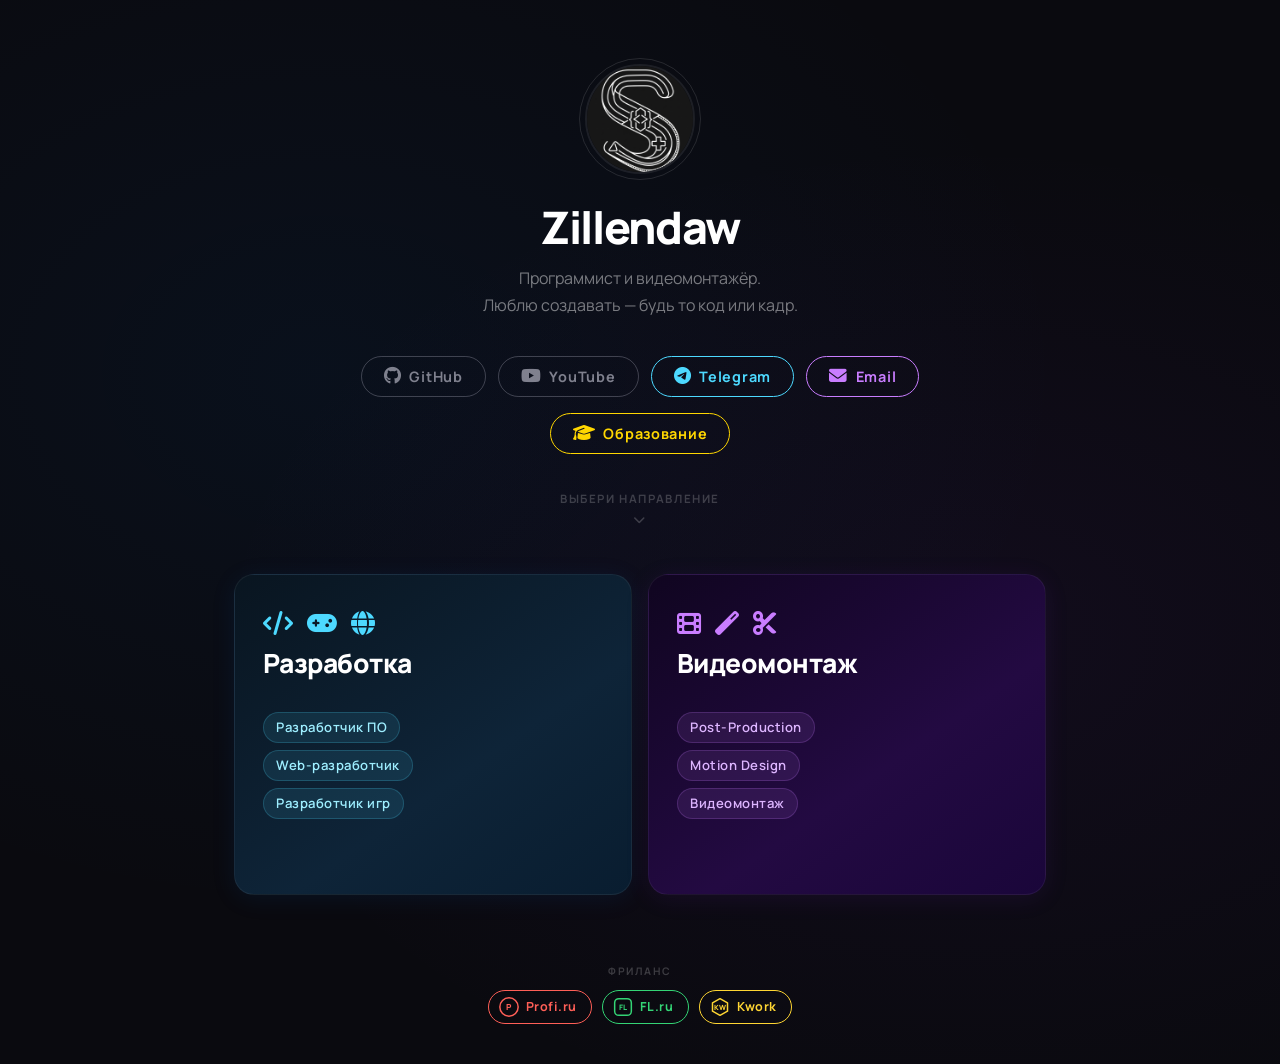
==== commit c52fcf58: "Refactoring Web Site" ====
--- a/index.html
+++ b/index.html
@@ -4,8 +4,25 @@
     <meta charset="UTF-8">
     <meta name="viewport" content="width=device-width, initial-scale=1.0">
     <meta name="page-name" content="Главная">
-    <title>Zillendaw</title>
-    <link rel="stylesheet" href="style.css">
+    <title>Zillendaw — программист и видеомонтажёр</title>
+    <meta name="description" content="Александр Хван (Zillendaw): разработка приложений и сайтов, видеомонтаж и моушн-дизайн. Проекты, кейсы и контакты.">
+    <meta name="theme-color" content="#0a0a0f">
+
+    <!-- TODO: замените адрес на свой, если сайт живёт по другому URL -->
+    <link rel="canonical" href="https://zillendaw.github.io/">
+    <meta property="og:type" content="website">
+    <meta property="og:title" content="Zillendaw — программист и видеомонтажёр">
+    <meta property="og:description" content="Разработка приложений и сайтов, видеомонтаж и моушн-дизайн.">
+    <meta property="og:image" content="https://zillendaw.github.io/logo.png">
+    <meta property="og:url" content="https://zillendaw.github.io/">
+
+    <link rel="icon" href="logo.png">
+
+    <link rel="preconnect" href="https://fonts.googleapis.com">
+    <link rel="preconnect" href="https://fonts.gstatic.com" crossorigin>
+    <link rel="preconnect" href="https://cdnjs.cloudflare.com">
+
+    <link rel="stylesheet" href="css/style.css">
     <link rel="stylesheet" href="https://cdnjs.cloudflare.com/ajax/libs/font-awesome/6.5.1/css/all.min.css">
     <link href="https://fonts.googleapis.com/css2?family=Space+Mono:wght@400;700&family=Manrope:wght@400;600;700;800&display=swap" rel="stylesheet">
 </head>
@@ -20,7 +37,7 @@
         <div class="intro" id="intro">
 
             <div class="intro__avatar anim-item" style="--d:0.1s">
-                <img src="logo.png" alt="Zillendaw">
+                <img src="logo.png" alt="Zillendaw" width="110" height="110">
                 <div class="intro__avatar-ring"></div>
             </div>
 
@@ -31,42 +48,43 @@
             </p>
 
             <div class="intro__actions anim-item" style="--d:0.85s">
-                <!-- 1 Сверху: GitHub, Youtube, Telegram, Почта -->
                 <div class="actions-row">
-                    <a href="https://github.com/Zillendaw" target="_blank" class="contact-pill contact-pill--gh">
-                        <i class="fab fa-github"></i> GitHub
+                    <a href="https://github.com/Zillendaw" target="_blank" rel="noopener noreferrer" class="contact-pill contact-pill--gh">
+                        <i class="fab fa-github" aria-hidden="true"></i> GitHub
                     </a>
-                    <a href="https://www.youtube.com/@Zillendaw" target="_blank" class="contact-pill contact-pill--yt">
-                        <i class="fab fa-youtube"></i> YouTube
+                    <a href="https://www.youtube.com/@Zillendaw" target="_blank" rel="noopener noreferrer" class="contact-pill contact-pill--yt">
+                        <i class="fab fa-youtube" aria-hidden="true"></i> YouTube
                     </a>
-                    <a href="https://t.me/Zillendaw" target="_blank" class="contact-pill contact-pill--tg">
-                        <i class="fab fa-telegram"></i> Telegram
+                    <a href="https://t.me/Zillendaw" target="_blank" rel="noopener noreferrer" class="contact-pill contact-pill--tg">
+                        <i class="fab fa-telegram" aria-hidden="true"></i> Telegram
                     </a>
                     <a href="mailto:mossy009@mail.ru" class="contact-pill contact-pill--email">
-                        <i class="fas fa-envelope"></i> Email
+                        <i class="fas fa-envelope" aria-hidden="true"></i> Email
                     </a>
                 </div>
-                <!-- 2 Снизу: Образование -->
                 <div class="actions-row">
-                    <button class="contact-pill contact-pill--edu btn-education-trigger">
-                        <i class="fas fa-graduation-cap"></i> Образование
+                    <button type="button" class="contact-pill contact-pill--edu btn-education-trigger">
+                        <i class="fas fa-graduation-cap" aria-hidden="true"></i> Образование
                     </button>
                 </div>
             </div>
 
             <div class="intro__scroll-hint anim-item" style="--d:1.1s">
                 <span>Выбери направление</span>
-                <i class="fas fa-chevron-down"></i>
+                <i class="fas fa-chevron-down" aria-hidden="true"></i>
             </div>
         </div>
 
-        <!-- ФАЗА 2: Карточки выбора (появляются после профиля) -->
-        <div class="split-row" id="split-row">
+        <!-- ФАЗА 2: Карточки выбора.
+             Это настоящие ссылки: работают без JS, открываются
+             в новой вкладке по средней кнопке, видны поисковикам.
+             JS добавляет только анимацию перехода. -->
+        <nav class="split-row" id="split-row" aria-label="Разделы сайта">
 
-            <div class="split-card split-card--dev" id="half-dev" data-section="dev" data-href="programming.html" role="link" tabindex="0" aria-label="Перейти в раздел Разработка">
+            <a class="split-card split-card--dev" id="half-dev" href="programming.html" data-chart="dev">
                 <div class="split-card__glow"></div>
                 <div class="split-card__inner">
-                    <div class="split-card__icons">
+                    <div class="split-card__icons" aria-hidden="true">
                         <i class="fas fa-code"></i>
                         <i class="fas fa-gamepad"></i>
                         <i class="fas fa-globe"></i>
@@ -77,14 +95,14 @@
                         <li>Web-разработчик</li>
                         <li>Разработчик игр</li>
                     </ul>
-                    <span class="split-card__cta">Войти <i class="fas fa-arrow-right"></i></span>
+                    <span class="split-card__cta">Войти <i class="fas fa-arrow-right" aria-hidden="true"></i></span>
                 </div>
-            </div>
+            </a>
 
-            <div class="split-card split-card--video" id="half-video" data-section="video" data-href="video.html" role="link" tabindex="0" aria-label="Перейти в раздел Видеомонтаж">
+            <a class="split-card split-card--video" id="half-video" href="video.html" data-chart="video">
                 <div class="split-card__glow"></div>
                 <div class="split-card__inner">
-                    <div class="split-card__icons">
+                    <div class="split-card__icons" aria-hidden="true">
                         <i class="fas fa-film"></i>
                         <i class="fas fa-magic"></i>
                         <i class="fas fa-cut"></i>
@@ -95,31 +113,31 @@
                         <li>Motion Design</li>
                         <li>Видеомонтаж</li>
                     </ul>
-                    <span class="split-card__cta">Войти <i class="fas fa-arrow-right"></i></span>
+                    <span class="split-card__cta">Войти <i class="fas fa-arrow-right" aria-hidden="true"></i></span>
                 </div>
-            </div>
+            </a>
 
-        </div>
+        </nav>
 
-        <!-- Фриланс-профили на стартовом экране -->
+        <!-- Фриланс-профили -->
         <div class="entry-freelance anim-item" style="--d:1.4s">
             <span class="entry-freelance__label">Фриланс</span>
             <div class="entry-freelance__links">
-                <a href="https://profi.ru/profile/HvanAM" target="_blank" class="footer-fl-pill footer-fl-pill--profi" title="Profi.ru">
+                <a href="https://profi.ru/profile/HvanAM" target="_blank" rel="noopener noreferrer" class="footer-fl-pill footer-fl-pill--profi" title="Profi.ru">
                     <svg class="footer-fl-icon" viewBox="0 0 24 24" fill="none" xmlns="http://www.w3.org/2000/svg" aria-hidden="true">
                         <circle cx="12" cy="12" r="11" stroke="currentColor" stroke-width="1.8"/>
                         <text x="12" y="16" text-anchor="middle" font-size="10" font-weight="800" fill="currentColor" font-family="Manrope,sans-serif">P</text>
                     </svg>
                     <span>Profi.ru</span>
                 </a>
-                <a href="https://www.fl.ru/users/mossy009/portfolio/" target="_blank" class="footer-fl-pill footer-fl-pill--fl" title="FL.ru">
+                <a href="https://www.fl.ru/users/mossy009/portfolio/" target="_blank" rel="noopener noreferrer" class="footer-fl-pill footer-fl-pill--fl" title="FL.ru">
                     <svg class="footer-fl-icon" viewBox="0 0 24 24" fill="none" xmlns="http://www.w3.org/2000/svg" aria-hidden="true">
                         <rect x="2" y="2" width="20" height="20" rx="5" stroke="currentColor" stroke-width="1.8"/>
                         <text x="12" y="16" text-anchor="middle" font-size="9" font-weight="800" fill="currentColor" font-family="Manrope,sans-serif">FL</text>
                     </svg>
                     <span>FL.ru</span>
                 </a>
-                <a href="https://kwork.ru/user/mossy009" target="_blank" class="footer-fl-pill footer-fl-pill--kwork" title="Kwork.ru">
+                <a href="https://kwork.ru/user/mossy009" target="_blank" rel="noopener noreferrer" class="footer-fl-pill footer-fl-pill--kwork" title="Kwork.ru">
                     <svg class="footer-fl-icon" viewBox="0 0 24 24" fill="none" xmlns="http://www.w3.org/2000/svg" aria-hidden="true">
                         <path d="M12 2L21 7V17L12 22L3 17V7L12 2Z" stroke="currentColor" stroke-width="1.8" stroke-linejoin="round"/>
                         <text x="12" y="16" text-anchor="middle" font-size="8.5" font-weight="800" fill="currentColor" font-family="Manrope,sans-serif">KW</text>
@@ -131,252 +149,9 @@
 
     </div>
 
-    <!-- Модальное окно образования -->
-    <div id="eduModal" class="modal">
-        <div class="modal-content edu-modal-content">
-            <span class="close-btn" id="edu-close-btn">&times;</span>
-            <h3 class="edu-modal-title"><i class="fas fa-graduation-cap"></i> Моё образование</h3>
-            <div class="edu-cards-container">
-
-                <div class="edu-card edu-card--spo">
-                    <div class="edu-card__shine"></div>
-                    <div class="edu-icon"><i class="fas fa-school"></i></div>
-                    <div class="edu-info">
-                        <span class="edu-institution">Владивостокский Государственный Университет</span>
-                        <h3>Информационные системы и программирование</h3>
-                        <h5><i class="fas fa-certificate"></i> СПО · 2020 – 2025</h5>
-                        <p>Специальность: Информационные системы и программирование</p>
-                    </div>
-                </div>
-
-                <div class="edu-card edu-card--bachelor">
-                    <div class="edu-card__shine"></div>
-                    <div class="edu-icon"><i class="fas fa-user-graduate"></i></div>
-                    <div class="edu-info">
-                        <span class="edu-institution">Владивостокский Государственный Университет</span>
-                        <h3>Программная инженерия</h3>
-                        <h5><i class="fas fa-graduation-cap"></i> Бакалавриат · 2025 – настоящее время</h5>
-                        <p>Направление: Программная инженерия</p>
-                    </div>
-                </div>
-
-            </div>
-        </div>
-    </div>
-
-    <script>
-    /* ═══════════════════════════════════════════════════════
-       Переход с карточек на отдельные страницы разделов
-       ═══════════════════════════════════════════════════════ */
-    (function () {
-        const ENTRY_EXIT_DELAY_MS = 100;
-        const NAV_DELAY_MS        = 520;
-        const entryScreen = document.getElementById('entry-screen');
-
-        function goTo(card) {
-            const href = card.dataset.href;
-            if (!href) return;
-            card.classList.add('split-card--chosen');
-            setTimeout(() => entryScreen.classList.add('entry-screen--exit'), ENTRY_EXIT_DELAY_MS);
-            setTimeout(() => { window.location.href = href; }, NAV_DELAY_MS);
-        }
-
-        document.querySelectorAll('.split-card[data-href]').forEach(card => {
-            card.addEventListener('click', () => goTo(card));
-            card.addEventListener('keydown', e => {
-                if (e.key === 'Enter' || e.key === ' ') { e.preventDefault(); goTo(card); }
-            });
-        });
-    })();
-
-    /* ═══════════════════════════════════════════════════════
-       Модальное окно «Образование»
-       ═══════════════════════════════════════════════════════ */
-    (function () {
-        const eduModal = document.getElementById('eduModal');
-
-        function openEduModal() {
-            document.querySelectorAll('.edu-card__shine').forEach(el => {
-                el.style.animation = 'none';
-                void el.offsetHeight;
-                el.style.animation = '';
-            });
-            eduModal.style.display = 'flex';
-        }
-        function closeEduModal() { eduModal.style.display = 'none'; }
-
-        document.querySelectorAll('.btn-education-trigger').forEach(btn => {
-            btn.addEventListener('click', openEduModal);
-        });
-        document.getElementById('edu-close-btn').addEventListener('click', closeEduModal);
-        window.addEventListener('click', e => { if (e.target === eduModal) closeEduModal(); });
-    })();
-
-    /* ═══════════════════════════════════════════════════════
-       Анимированная схема связей стека технологий (на карточках)
-       ═══════════════════════════════════════════════════════ */
-    (function () {
-        const NS = 'http://www.w3.org/2000/svg';
-
-        const CHARTS = {
-            dev: {
-                vb: '0 0 220 340',
-                hub: [3, 170],
-                color: '#4dd9ff',
-                glow: 'rgba(77,217,255,0.55)',
-                nodes: [
-                    { p: [85,  72],  t: ['C++'],             rx: 23, ry: 14 },
-                    { p: [170, 34],  t: ['Qt'],               rx: 22, ry: 14 },
-                    { p: [165, 112], t: ['Unreal','Engine'],  rx: 34, ry: 20 },
-                    { p: [80,  220], t: ['HTML & CSS'],       rx: 38, ry: 14 },
-                    { p: [170, 190], t: ['MySQL'],            rx: 30, ry: 14 },
-                    { p: [168, 268], t: ['JavaScript'],       rx: 40, ry: 14 },
-                    { p: [85,  308], t: ['Python'],           rx: 28, ry: 14 },
-                ],
-                edges: [
-                    [null, 0], [0, 1], [0, 2], [null, 3],
-                    [3, 4], [3, 5], [4, 5], [null, 6],
-                ],
-            },
-            video: {
-                vb: '0 0 222 224',
-                hub: [3, 112],
-                color: '#c97dff',
-                glow: 'rgba(201,125,255,0.55)',
-                nodes: [
-                    { p: [118, 37],  t: ['Sony Vegas Pro'],       rx: 46, ry: 14 },
-                    { p: [118, 116], t: ['Adobe','Premiere Pro'], rx: 43, ry: 20 },
-                    { p: [118, 192], t: ['CapCut'],               rx: 28, ry: 14 },
-                ],
-                edges: [[null, 0], [null, 1], [null, 2]],
-            },
-        };
-
-        function svgEl(tag) { return document.createElementNS(NS, tag); }
-
-        function setLineCoords(el, from, to) {
-            el.setAttribute('x1', from[0]); el.setAttribute('y1', from[1]);
-            el.setAttribute('x2', to[0]);   el.setAttribute('y2', to[1]);
-        }
-
-        function buildChart(type) {
-            const cfg = CHARTS[type];
-            const glowFilterId = 'chart-glow-' + type;
-
-            const svg = svgEl('svg');
-            svg.setAttribute('viewBox', cfg.vb);
-            svg.setAttribute('class', 'the-chart');
-            svg.setAttribute('aria-hidden', 'true');
-
-            const defs = svgEl('defs');
-            const filt = svgEl('filter');
-            filt.setAttribute('id', glowFilterId);
-            filt.setAttribute('x', '-60%'); filt.setAttribute('y', '-60%');
-            filt.setAttribute('width', '220%'); filt.setAttribute('height', '220%');
-            const blur = svgEl('feGaussianBlur');
-            blur.setAttribute('in', 'SourceGraphic');
-            blur.setAttribute('stdDeviation', '2.5');
-            filt.appendChild(blur);
-            defs.appendChild(filt);
-            svg.appendChild(defs);
-
-            cfg.edges.forEach(([fi, ti], idx) => {
-                const from = fi === null ? cfg.hub : cfg.nodes[fi].p;
-                const to   = cfg.nodes[ti].p;
-
-                const glowLine = svgEl('line');
-                setLineCoords(glowLine, from, to);
-                glowLine.setAttribute('stroke', cfg.glow);
-                glowLine.setAttribute('stroke-width', '5');
-                glowLine.setAttribute('filter', `url(#${glowFilterId})`);
-                glowLine.classList.add('chart-edge', 'chart-edge--glow');
-                glowLine.style.setProperty('--di', idx);
-                svg.appendChild(glowLine);
-
-                const line = svgEl('line');
-                setLineCoords(line, from, to);
-                line.setAttribute('stroke', cfg.color);
-                line.setAttribute('stroke-width', '1.5');
-                line.classList.add('chart-edge');
-                line.style.setProperty('--di', idx);
-                svg.appendChild(line);
-            });
-
-            const hubG = svgEl('g');
-            hubG.classList.add('chart-hub');
-            const hubGlow = svgEl('circle');
-            hubGlow.setAttribute('cx', cfg.hub[0]); hubGlow.setAttribute('cy', cfg.hub[1]);
-            hubGlow.setAttribute('r', '9');
-            hubGlow.setAttribute('fill', cfg.glow);
-            hubGlow.setAttribute('filter', `url(#${glowFilterId})`);
-            hubG.appendChild(hubGlow);
-            const hubDot = svgEl('circle');
-            hubDot.setAttribute('cx', cfg.hub[0]); hubDot.setAttribute('cy', cfg.hub[1]);
-            hubDot.setAttribute('r', '5');
-            hubDot.setAttribute('fill', cfg.color);
-            hubG.appendChild(hubDot);
-            svg.appendChild(hubG);
-
-            cfg.nodes.forEach((nd, idx) => {
-                const g = svgEl('g');
-                g.classList.add('chart-node');
-                g.style.setProperty('--ni', idx);
-
-                const glowEllipse = svgEl('ellipse');
-                glowEllipse.setAttribute('cx', nd.p[0]); glowEllipse.setAttribute('cy', nd.p[1]);
-                glowEllipse.setAttribute('rx', nd.rx + 5); glowEllipse.setAttribute('ry', nd.ry + 5);
-                glowEllipse.setAttribute('fill', 'none');
-                glowEllipse.setAttribute('stroke', cfg.glow);
-                glowEllipse.setAttribute('stroke-width', '3');
-                glowEllipse.setAttribute('filter', `url(#${glowFilterId})`);
-                g.appendChild(glowEllipse);
-
-                const ellipse = svgEl('ellipse');
-                ellipse.setAttribute('cx', nd.p[0]); ellipse.setAttribute('cy', nd.p[1]);
-                ellipse.setAttribute('rx', nd.rx);   ellipse.setAttribute('ry', nd.ry);
-                ellipse.setAttribute('fill', 'rgba(4,12,28,0.92)');
-                ellipse.setAttribute('stroke', cfg.color);
-                ellipse.setAttribute('stroke-width', '1.5');
-                g.appendChild(ellipse);
-
-                const txt = svgEl('text');
-                txt.setAttribute('text-anchor', 'middle');
-                txt.setAttribute('fill', cfg.color);
-                txt.setAttribute('font-family', 'Manrope, sans-serif');
-                txt.setAttribute('font-size', '8.5');
-                txt.setAttribute('font-weight', '700');
-                txt.setAttribute('letter-spacing', '0.25');
-
-                if (nd.t.length === 1) {
-                    txt.setAttribute('x', nd.p[0]);
-                    txt.setAttribute('y', nd.p[1]);
-                    txt.setAttribute('dominant-baseline', 'middle');
-                    txt.textContent = nd.t[0];
-                } else {
-                    nd.t.forEach((line, li) => {
-                        const tspan = svgEl('tspan');
-                        tspan.setAttribute('x', nd.p[0]);
-                        tspan.setAttribute(li === 0 ? 'y' : 'dy', li === 0 ? nd.p[1] - 4 : 11);
-                        tspan.textContent = line;
-                        txt.appendChild(tspan);
-                    });
-                }
-                g.appendChild(txt);
-                svg.appendChild(g);
-            });
-
-            return svg;
-        }
-
-        document.querySelectorAll('.split-card').forEach(card => {
-            const type = card.classList.contains('split-card--dev') ? 'dev' : 'video';
-            const wrap = document.createElement('div');
-            wrap.className = 'chart-wrap';
-            wrap.appendChild(buildChart(type));
-            card.appendChild(wrap);
-        });
-    })();
-    </script>
-    <script src="tracker.js?v=3" defer></script>
+    <!-- Окно «Образование» собирается из данных в js/ui.js -->
+    <script src="js/ui.js" defer></script>
+    <script src="js/entry.js" defer></script>
+    <script src="js/tracker.js" defer></script>
 </body>
-</html>+</html>
--- a/css/style.css
+++ b/css/style.css
@@ -0,0 +1,2492 @@
+/* =====================================================
+   СОДЕРЖАНИЕ
+   -----------------------------------------------------
+   01. Базовые настройки и переменные
+   02. Утилиты
+   03. Стартовый экран (обёртка, интро, кнопки)
+   04. Карточки выбора раздела
+   05. Основной сайт, шапка, контейнер
+   06. Портфолио (проекты)
+   07. Видеомонтаж: вкладки, кейсы, шоурилы
+   08. Фриланс-ссылки
+   09. Модальные окна
+   10. Схема стека технологий
+   11. Видео-модалка, «золотое сечение»
+   12. Тёмная тема основного сайта
+   13. Тост о недоступности YouTube / VK
+   14. Активность на GitHub
+   15. Шапка раздела, подвал
+   16. Фон раздела «Видеомонтаж»
+   17. Вкладка «Кейсы»: раскладка в две половины
+   ===================================================== */
+
+/* =====================================================
+   01. БАЗОВЫЕ НАСТРОЙКИ И ПЕРЕМЕННЫЕ
+   ===================================================== */
+:root {
+    --font-sans: 'Manrope', -apple-system, BlinkMacSystemFont, "Segoe UI", Roboto, Helvetica, Arial, sans-serif;
+    --font-mono: 'Space Mono', ui-monospace, SFMono-Regular, Menlo, monospace;
+
+    /* Акценты разделов. Значения ниже переопределяются
+       в блоках body[data-mode] и в тёмной теме. */
+    --accent-dev:   #0e80c0;
+    --accent-video: #8a30cc;
+
+    --radius-sm: 10px;
+    --radius-md: 15px;
+    --radius-lg: 20px;
+    --radius-pill: 30px;
+
+    --z-modal: 1000;
+    --z-toast: 1100;
+    --z-tooltip: 1200;
+}
+
+*,
+*::before,
+*::after { box-sizing: border-box; }
+
+* {
+    margin: 0;
+    padding: 0;
+}
+
+/* Формы не наследуют шрифт автоматически — задаём явно */
+button,
+input,
+select,
+textarea { font: inherit; color: inherit; }
+
+body {
+    font-family: var(--font-sans);
+    background-color: #0a0a0f;
+    color: #e0e0e0;
+    line-height: 1.6;
+    overflow-x: hidden;
+}
+
+/* Пока открыта модалка — страница под ней не прокручивается */
+body.body--modal-open { overflow: hidden; }
+
+/* Цветовые переменные для кнопок и свечения */
+body {
+    --theme-color: #24292e;
+    --theme-color-rgb: 36, 41, 46;
+}
+body[data-mode="dev"] { 
+    --theme-color: #0e80c0; 
+    --theme-color-rgb: 14, 128, 192; 
+}
+body[data-mode="video"] { 
+    --theme-color: #8a30cc; 
+    --theme-color-rgb: 138, 48, 204; 
+}
+@media (prefers-color-scheme: dark) {
+    body[data-mode="dev"] { 
+        --theme-color: #4dd9ff; 
+        --theme-color-rgb: 77, 217, 255; 
+    }
+    body[data-mode="video"] { 
+        --theme-color: #c97dff; 
+        --theme-color-rgb: 201, 125, 255; 
+    }
+}
+
+/* =====================================================
+   УТИЛИТЫ
+   ===================================================== */
+.hidden { display: none !important; }
+
+/* =====================================================
+   СТАРТОВЫЙ ЭКРАН — обёртка
+   ===================================================== */
+.entry-screen {
+    min-height: 100dvh;
+    display: flex;
+    flex-direction: column;
+    align-items: center;
+    background: #0a0a0f;
+    /* Тонкая зернистость фона */
+    background-image:
+        radial-gradient(ellipse at 25% 35%, rgba(0, 100, 200, 0.07) 0%, transparent 55%),
+        radial-gradient(ellipse at 75% 60%, rgba(120, 40, 200, 0.07) 0%, transparent 55%);
+    transition: opacity 0.45s ease, transform 0.45s ease;
+}
+
+.entry-screen--exit {
+    opacity: 0;
+    transform: scale(1.03);
+    pointer-events: none;
+}
+
+/* =====================================================
+   ФАЗА 1: ИНТРО — профиль
+   ===================================================== */
+.intro {
+    display: flex;
+    flex-direction: column;
+    align-items: center;
+    text-align: center;
+    padding: 64px 24px 48px;
+    gap: 0;
+}
+
+/* =====================================================
+   Кнопки на стартовом экране (Разделенные на 2 ряда)
+   ===================================================== */
+.intro__actions {
+    display: flex;
+    flex-direction: column;
+    gap: 16px;
+    margin-bottom: 36px;
+    width: 100%;
+    align-items: center;
+}
+
+.actions-row {
+    display: flex;
+    gap: 12px;
+    flex-wrap: wrap;
+    justify-content: center;
+}
+
+.contact-pill {
+    display: inline-flex;
+    align-items: center;
+    gap: 8px;
+    font-size: 0.9rem;
+    font-weight: 700;
+    text-decoration: none;
+    padding: 8px 22px;
+    border-radius: 30px;
+    background: transparent;
+    transition: all 0.3s ease;
+    letter-spacing: 0.05em;
+    cursor: pointer;
+    font-family: inherit;
+}
+
+.contact-pill i { font-size: 1.1rem; margin: 0; }
+
+/* GitHub и YouTube — одинаковый нейтральный цвет */
+.contact-pill--gh,
+.contact-pill--yt {
+    color: rgba(190, 190, 205, 0.65);
+    border: 1.5px solid rgba(190, 190, 205, 0.3);
+}
+.contact-pill--gh:hover,
+.contact-pill--yt:hover {
+    color: rgba(210, 210, 225, 0.9);
+    border-color: rgba(210, 210, 225, 0.5);
+    background: rgba(200, 200, 215, 0.08);
+    transform: translateY(-2px);
+}
+
+/* Образование */
+.contact-pill--edu { color: #ffd700; border: 1.5px solid #ffd700; }
+.contact-pill--edu:hover { background: rgba(255,215,0,0.1); transform: translateY(-2px); }
+
+/* Telegram (Свечение) */
+.contact-pill--tg {
+    color: #4dd9ff;
+    border: 1.5px solid #4dd9ff;
+    animation: pulseStartTg 2.5s infinite;
+}
+.contact-pill--tg:hover { background: rgba(77, 217, 255, 0.1); transform: translateY(-2px); }
+
+@keyframes pulseStartTg {
+    0% { box-shadow: 0 0 0 0 rgba(77, 217, 255, 0.4); }
+    70% { box-shadow: 0 0 0 12px rgba(77, 217, 255, 0); }
+    100% { box-shadow: 0 0 0 0 rgba(77, 217, 255, 0); }
+}
+
+/* Email (Свечение) */
+.contact-pill--email {
+    color: #c97dff;
+    border: 1.5px solid #c97dff;
+    animation: pulseStartEmail 2.5s infinite;
+    animation-delay: 1.25s; 
+}
+.contact-pill--email:hover { background: rgba(201, 125, 255, 0.1); transform: translateY(-2px); }
+
+@keyframes pulseStartEmail {
+    0% { box-shadow: 0 0 0 0 rgba(201, 125, 255, 0.4); }
+    70% { box-shadow: 0 0 0 12px rgba(201, 125, 255, 0); }
+    100% { box-shadow: 0 0 0 0 rgba(201, 125, 255, 0); }
+}
+
+/* Общий класс анимируемого элемента */
+.anim-item {
+    opacity: 0;
+    transform: translateY(22px);
+    animation: fadeUpIn 0.65s cubic-bezier(0.22, 1, 0.36, 1) forwards;
+    animation-delay: var(--d, 0s);
+}
+
+@keyframes fadeUpIn {
+    to { opacity: 1; transform: translateY(0); }
+}
+
+/* Аватарка */
+.intro__avatar {
+    position: relative;
+    width: 110px;
+    height: 110px;
+    margin-bottom: 28px;
+}
+
+.intro__avatar img {
+    width: 110px;
+    height: 110px;
+    border-radius: 50%;
+    object-fit: cover;
+    display: block;
+    position: relative;
+    z-index: 1;
+    border: 2px solid rgba(255,255,255,0.08);
+}
+
+/* Пульсирующее кольцо вокруг аватарки */
+.intro__avatar-ring {
+    position: absolute;
+    inset: -6px;
+    border-radius: 50%;
+    border: 1.5px solid rgba(255,255,255,0.12);
+    animation: ringPulse 2.8s ease-in-out infinite;
+    animation-delay: 1.2s;
+}
+
+@keyframes ringPulse {
+    0%, 100% { transform: scale(1);    opacity: 0.5; }
+    50%       { transform: scale(1.08); opacity: 0; }
+}
+
+/* Имя */
+.intro__name {
+    font-size: clamp(1.9rem, 5vw, 2.8rem);
+    font-weight: 800;
+    color: #ffffff;
+    letter-spacing: -0.03em;
+    line-height: 1.1;
+    margin-bottom: 14px;
+}
+
+/* Биография */
+.intro__bio {
+    font-size: 1rem;
+    color: rgba(255,255,255,0.45);
+    max-width: 360px;
+    line-height: 1.7;
+    margin-bottom: 36px;
+    font-weight: 400;
+}
+
+/* Подсказка «выбери направление» */
+.intro__scroll-hint {
+    display: flex;
+    flex-direction: column;
+    align-items: center;
+    gap: 6px;
+    font-size: 0.72rem;
+    font-weight: 700;
+    letter-spacing: 0.14em;
+    text-transform: uppercase;
+    color: rgba(255,255,255,0.2);
+}
+
+.intro__scroll-hint i {
+    margin: 0;
+    font-size: 0.75rem;
+    animation: bounceDown 1.6s ease-in-out infinite;
+    animation-delay: 2s;
+}
+
+@keyframes bounceDown {
+    0%, 100% { transform: translateY(0); }
+    50%       { transform: translateY(4px); }
+}
+
+/* =====================================================
+   ФАЗА 2: КАРТОЧКИ ВЫБОРА
+   ===================================================== */
+.split-row {
+    display: flex;
+    width: 100%;
+    max-width: 860px;
+    gap: 16px;
+    padding: 0 24px 60px;
+    opacity: 0;
+    transform: translateY(28px);
+    animation: fadeUpIn 0.7s cubic-bezier(0.22, 1, 0.36, 1) forwards;
+    animation-delay: 1.7s;
+}
+
+.split-card {
+    flex: 1;
+    position: relative;
+    cursor: pointer;
+    text-decoration: none;
+    color: inherit;
+    overflow: hidden;
+    border-radius: 20px;
+    padding: 36px 28px;
+    display: flex;
+    align-items: flex-start;
+    transition: flex 0.45s cubic-bezier(0.4, 0, 0.2, 1),
+                box-shadow 0.3s,
+                transform 0.25s;
+    border: 1px solid rgba(255,255,255,0.06);
+}
+
+.split-card:hover {
+    flex: 1.3;
+    transform: translateY(-3px);
+}
+
+.split-card__glow {
+    position: absolute;
+    inset: 0;
+    opacity: 0;
+    transition: opacity 0.4s;
+    pointer-events: none;
+    border-radius: 20px;
+}
+
+.split-card:hover .split-card__glow { opacity: 1; }
+
+/* Dev */
+.split-card--dev {
+    background: linear-gradient(145deg, #091520 0%, #0e2438 60%, #091d30 100%);
+    box-shadow: 0 4px 24px rgba(0, 100, 200, 0.1);
+}
+
+.split-card--dev .split-card__glow {
+    background: radial-gradient(ellipse at 30% 40%, rgba(0, 170, 255, 0.14) 0%, transparent 65%);
+}
+
+.split-card--dev:hover {
+    box-shadow: 0 8px 40px rgba(0, 140, 255, 0.2);
+}
+
+/* Video */
+.split-card--video {
+    background: linear-gradient(145deg, #100520 0%, #230a42 60%, #1a063a 100%);
+    box-shadow: 0 4px 24px rgba(120, 40, 200, 0.1);
+}
+
+.split-card--video .split-card__glow {
+    background: radial-gradient(ellipse at 70% 40%, rgba(180, 80, 255, 0.16) 0%, transparent 65%);
+}
+
+.split-card--video:hover {
+    box-shadow: 0 8px 40px rgba(150, 50, 255, 0.2);
+}
+
+/* Вспышка при выборе */
+.split-card--chosen::after {
+    content: '';
+    position: absolute;
+    inset: 0;
+    background: rgba(255,255,255,0.07);
+    border-radius: 20px;
+    animation: flashPick 0.35s ease forwards;
+}
+
+@keyframes flashPick {
+    0%   { opacity: 0; }
+    40%  { opacity: 1; }
+    100% { opacity: 0; }
+}
+
+.split-card__inner {
+    position: relative;
+    z-index: 1;
+    width: 46%;
+    min-width: 128px;
+    display: flex;
+    flex-direction: column;
+    gap: 14px;
+}
+
+.split-card__icons { display: flex; gap: 14px; font-size: 1.5rem; }
+.split-card--dev   .split-card__icons { color: #4dd9ff; }
+.split-card--video .split-card__icons { color: #c97dff; }
+
+.split-card__title {
+    font-size: 1.65rem;
+    font-weight: 800;
+    color: #fff;
+    letter-spacing: -0.02em;
+    line-height: 1.1;
+}
+
+.split-card__tags {
+    list-style: none;
+    display: flex;
+    flex-direction: column;
+    gap: 7px;
+}
+
+.split-card__tags li {
+    font-size: 0.82rem;
+    font-weight: 600;
+    letter-spacing: 0.04em;
+    padding: 4px 12px;
+    border-radius: 20px;
+    display: inline-block;
+    width: fit-content;
+}
+
+.split-card--dev .split-card__tags li {
+    background: rgba(77, 217, 255, 0.1);
+    color: #9eeeff;
+    border: 1px solid rgba(77, 217, 255, 0.2);
+}
+
+.split-card--video .split-card__tags li {
+    background: rgba(201, 125, 255, 0.1);
+    color: #ddb5ff;
+    border: 1px solid rgba(201, 125, 255, 0.2);
+}
+
+.split-card__cta {
+    display: flex;
+    align-items: center;
+    gap: 7px;
+    font-size: 0.82rem;
+    font-weight: 700;
+    letter-spacing: 0.08em;
+    text-transform: uppercase;
+    opacity: 0;
+    transform: translateY(6px);
+    transition: opacity 0.25s, transform 0.25s;
+    margin-top: 4px;
+}
+
+.split-card--dev   .split-card__cta { color: #4dd9ff; }
+.split-card--video .split-card__cta { color: #c97dff; }
+
+.split-card:hover .split-card__cta { opacity: 1; transform: translateY(0); }
+.split-card__cta i { margin: 0; }
+
+/* =====================================================
+   МОБИЛЬНАЯ АДАПТАЦИЯ
+   ===================================================== */
+@media (max-width: 600px) {
+    .intro { padding: 48px 20px 36px; }
+
+    .split-row {
+        flex-direction: column;
+        padding: 0 20px 48px;
+    }
+
+    .split-card:hover { flex: 1; transform: translateY(-2px); }
+    .split-card__cta  { opacity: 1; transform: none; }
+
+    .intro__name { font-size: 1.8rem; }
+}
+
+/* =====================================================
+   ОСНОВНОЙ САЙТ
+   ===================================================== */
+.main-site {
+    min-height: 100vh;
+    background-color: #f4f4f9;
+    color: #333;
+}
+
+.main-site--enter {
+    animation: siteReveal 0.5s ease both;
+}
+
+@keyframes siteReveal {
+    from { opacity: 0; transform: translateY(14px); }
+    to   { opacity: 1; transform: translateY(0); }
+}
+
+/* =====================================================
+   КНОПКА «СМЕНИТЬ РАЗДЕЛ»
+   ===================================================== */
+.back-btn {
+    display: inline-flex;
+    text-decoration: none;
+    align-items: center;
+    gap: 8px;
+    font-size: 0.88rem;
+    font-weight: 700;
+    color: var(--theme-color);
+    background: rgba(var(--theme-color-rgb), 0.08);
+    border: 1.5px solid rgba(var(--theme-color-rgb), 0.4);
+    border-radius: 30px;
+    cursor: pointer;
+    padding: 9px 20px;
+    margin-bottom: 32px;
+    font-family: inherit;
+    transition: all 0.25s ease;
+    letter-spacing: 0.03em;
+}
+
+.back-btn i { margin: 0; }
+.back-btn:hover {
+    color: var(--theme-color);
+    background: rgba(var(--theme-color-rgb), 0.15);
+    border-color: rgba(var(--theme-color-rgb), 0.7);
+    transform: translateY(-2px);
+    box-shadow: 0 4px 20px rgba(var(--theme-color-rgb), 0.25);
+}
+
+/* =====================================================
+   КОНТЕЙНЕР И ШАПКА
+   ===================================================== */
+.container {
+    max-width: 800px;
+    margin: 0 auto;
+    padding: 40px 20px;
+}
+
+header { text-align: center; margin-bottom: 40px; }
+
+.profile-img {
+    width: 120px;
+    height: 120px;
+    border-radius: 50%;
+    margin: 0 auto 20px;
+    overflow: hidden;
+    box-shadow: 0 4px 10px rgba(0,0,0,0.1);
+}
+
+.profile-img img {
+    width: 100%;
+    height: 100%;
+    object-fit: cover;
+    display: block;
+}
+
+h1 { font-size: 2.5rem; margin-bottom: 5px; color: #111; }
+h2 { font-size: 1.1rem; color: #666; font-weight: 500; margin-bottom: 20px; }
+
+
+/* =====================================================
+   Кнопки главного сайта (2 ряда)
+   ===================================================== */
+.links-row {
+    display: flex;
+    gap: 15px;
+    flex-wrap: wrap;
+    justify-content: center;
+}
+
+.links-row i { margin-right: 8px; }
+
+.btn {
+    display: inline-block;
+    padding: 10px 25px;
+    border-radius: 8px;
+    font-weight: 600;
+    font-size: 1rem;
+    cursor: pointer;
+    font-family: inherit;
+    text-decoration: none;
+    transition: all 0.3s ease;
+}
+
+.btn-outline {
+    background-color: transparent !important;
+    color: rgba(150, 150, 165, 0.85);
+    border: 2px solid rgba(150, 150, 165, 0.4);
+}
+
+.btn-outline:hover {
+    background-color: rgba(150, 150, 165, 0.1) !important;
+    color: rgba(180, 180, 195, 1);
+    border-color: rgba(180, 180, 195, 0.6);
+    transform: translateY(-2px);
+}
+
+/* YouTube такой же нейтральный, как GitHub */
+.btn-outline-youtube {
+    color: rgba(150, 150, 165, 0.85) !important;
+    border-color: rgba(150, 150, 165, 0.4) !important;
+}
+.btn-outline-youtube:hover {
+    background-color: rgba(150, 150, 165, 0.1) !important;
+    color: rgba(180, 180, 195, 1) !important;
+    border-color: rgba(180, 180, 195, 0.6) !important;
+}
+
+/* Telegram CTA — всегда голубой */
+.btn-cta--tg {
+    color: #4dd9ff !important;
+    border-color: #4dd9ff !important;
+}
+.btn-cta--tg:hover {
+    background-color: rgba(77, 217, 255, 0.1) !important;
+    color: #4dd9ff !important;
+    border-color: #4dd9ff !important;
+}
+
+/* Email CTA — всегда фиолетовый */
+.btn-cta--email {
+    color: #c97dff !important;
+    border-color: #c97dff !important;
+}
+.btn-cta--email:hover {
+    background-color: rgba(201, 125, 255, 0.1) !important;
+    color: #c97dff !important;
+    border-color: #c97dff !important;
+}
+
+/* Призыв к действию (Анимация подсветки) */
+.btn-cta { position: relative; }
+.btn-cta--tg { animation: pulseCTATg 2s infinite; }
+.btn-cta--email { animation: pulseCTAEmail 2s infinite; animation-delay: 1s; }
+
+@keyframes pulseCTATg {
+    0% { box-shadow: 0 0 0 0 rgba(var(--theme-color-rgb), 0.4); }
+    70% { box-shadow: 0 0 0 12px rgba(var(--theme-color-rgb), 0); }
+    100% { box-shadow: 0 0 0 0 rgba(var(--theme-color-rgb), 0); }
+}
+@keyframes pulseCTAEmail {
+    0% { box-shadow: 0 0 0 0 rgba(var(--theme-color-rgb), 0.4); }
+    70% { box-shadow: 0 0 0 12px rgba(var(--theme-color-rgb), 0); }
+    100% { box-shadow: 0 0 0 0 rgba(var(--theme-color-rgb), 0); }
+}
+
+
+
+
+/* =====================================================
+   ПОРТФОЛИО
+   ===================================================== */
+.portfolio h3 {
+    text-align: center;
+    margin-bottom: 30px;
+    font-size: 1.8rem;
+    color: #111;
+}
+
+.projects-grid {
+    display: grid;
+    grid-template-columns: repeat(auto-fit, minmax(280px, 1fr));
+    gap: 20px;
+}
+
+.project-card {
+    background: #fff;
+    padding: 25px;
+    border-radius: 12px;
+    box-shadow: 0 4px 6px rgba(0,0,0,0.05);
+    transition: transform 0.2s, box-shadow 0.2s;
+}
+
+.project-card:hover {
+    transform: translateY(-5px);
+    box-shadow: 0 8px 15px rgba(0,0,0,0.1);
+}
+
+.project-card h4 { margin-bottom: 10px; font-size: 1.1rem; }
+.project-card p  { color: #666; margin-bottom: 15px; font-size: 0.95rem; }
+
+/* ── Стек технологий ── */
+.project-card__stack {
+    display: flex;
+    flex-wrap: wrap;
+    gap: 6px;
+    margin-bottom: 16px;
+}
+
+.project-card__stack span {
+    font-size: 0.72rem;
+    font-weight: 700;
+    letter-spacing: 0.05em;
+    padding: 3px 10px;
+    border-radius: 20px;
+    background: rgba(14, 128, 192, 0.08);
+    color: #0e80c0;
+    border: 1px solid rgba(14, 128, 192, 0.2);
+    transition: background 0.2s, color 0.2s;
+}
+
+[data-mode="video"] .project-card__stack span {
+    background: rgba(138, 48, 204, 0.08);
+    color: #8a30cc;
+    border-color: rgba(138, 48, 204, 0.2);
+}
+
+@media (prefers-color-scheme: dark) {
+    .project-card__stack span {
+        background: rgba(77, 217, 255, 0.08);
+        color: #4dd9ff;
+        border-color: rgba(77, 217, 255, 0.2);
+    }
+    [data-mode="video"] .project-card__stack span {
+        background: rgba(201, 125, 255, 0.08);
+        color: #c97dff;
+        border-color: rgba(201, 125, 255, 0.2);
+    }
+}
+
+/* ── Кнопка «Посмотреть код» ── */
+.project-card__link {
+    display: inline-flex;
+    align-items: center;
+    gap: 7px;
+    position: relative;
+    overflow: hidden;
+    text-decoration: none;
+    font-weight: 700;
+    font-size: 0.88rem;
+    letter-spacing: 0.03em;
+    padding: 7px 16px;
+    border-radius: 8px;
+    border: 1.5px solid currentColor;
+    color: #0e80c0;
+    background: transparent;
+    transition: background 0.22s ease, color 0.22s ease,
+                box-shadow 0.22s ease, transform 0.2s ease;
+}
+
+[data-mode="video"] .project-card__link { color: #8a30cc; }
+
+@media (prefers-color-scheme: dark) {
+    .project-card__link             { color: #4dd9ff; }
+    [data-mode="video"] .project-card__link { color: #c97dff; }
+}
+
+/* Два текста: обычный и hover — переключаются через clip */
+.project-card__link-text,
+.project-card__link-hover {
+    display: block;
+    transition: transform 0.25s cubic-bezier(0.4, 0, 0.2, 1),
+                opacity   0.2s ease;
+    white-space: nowrap;
+}
+
+.project-card__link-hover {
+    position: absolute;
+    left: 16px;
+    opacity: 0;
+    transform: translateY(8px);
+}
+
+.project-card__link-icon {
+    font-size: 1rem;
+    margin: 0;
+    transition: transform 0.25s cubic-bezier(0.34, 1.56, 0.64, 1);
+    flex-shrink: 0;
+}
+
+/* Hover: скрываем «Посмотреть код», показываем «Открыть GitHub» */
+.project-card__link:hover .project-card__link-text {
+    opacity: 0;
+    transform: translateY(-8px);
+}
+
+.project-card__link:hover .project-card__link-hover {
+    opacity: 1;
+    transform: translateY(0);
+}
+
+.project-card__link:hover .project-card__link-icon {
+    transform: rotate(10deg) scale(1.15);
+}
+
+.project-card__link:hover {
+    background: rgba(14, 128, 192, 0.1);
+    box-shadow: 0 0 0 3px rgba(14, 128, 192, 0.12);
+    transform: translateY(-1px);
+}
+
+[data-mode="video"] .project-card__link:hover {
+    background: rgba(138, 48, 204, 0.1);
+    box-shadow: 0 0 0 3px rgba(138, 48, 204, 0.12);
+}
+
+@media (prefers-color-scheme: dark) {
+    .project-card__link:hover {
+        background: rgba(77, 217, 255, 0.08);
+        box-shadow: 0 0 0 3px rgba(77, 217, 255, 0.1);
+    }
+    [data-mode="video"] .project-card__link:hover {
+        background: rgba(201, 125, 255, 0.08);
+        box-shadow: 0 0 0 3px rgba(201, 125, 255, 0.1);
+    }
+}
+
+.projects-content { animation: fadeInSlideUp 0.4s ease-out both; }
+
+@keyframes fadeInSlideUp {
+    from { opacity: 0; transform: translateY(20px); }
+    to   { opacity: 1; transform: translateY(0); }
+}
+
+/* =====================================================
+   ВИДЕОМОНТАЖ — таб-переключатель
+   ===================================================== */
+.video-tabs {
+    display: flex;
+    justify-content: center;
+    gap: 10px;
+    margin-bottom: 36px;
+    padding: 6px;
+    background: rgba(155, 80, 255, 0.08);
+    border: 1px solid rgba(155, 80, 255, 0.25);
+    border-radius: 14px;
+    width: fit-content;
+    margin-left: auto;
+    margin-right: auto;
+}
+
+.video-tab {
+    display: inline-flex;
+    align-items: center;
+    gap: 8px;
+    padding: 9px 22px;
+    border-radius: 10px;
+    border: none;
+    background: transparent;
+    color: rgba(175, 120, 255, 0.85); 
+    font-family: inherit;
+    font-size: 0.9rem;
+    font-weight: 700;
+    letter-spacing: 0.02em;
+    cursor: pointer;
+    transition: background 0.22s ease, color 0.22s ease, box-shadow 0.22s ease;
+    position: relative;
+    -webkit-font-smoothing: antialiased;
+    -moz-osx-font-smoothing: grayscale;
+}
+
+.video-tab i { margin: 0; font-size: 0.9rem; }
+
+.video-tab__count {
+    display: inline-flex;
+    align-items: center;
+    justify-content: center;
+    font-size: 0.7rem;
+    font-weight: 800;
+    line-height: 1;
+    width: 20px;
+    height: 20px;
+    border-radius: 50%;
+    background: rgba(155, 80, 255, 0.2);
+    color: rgba(190, 140, 255, 0.95);
+    transition: background 0.22s, color 0.22s;
+}
+
+.video-tab--active {
+    background: linear-gradient(135deg, rgba(155, 80, 255, 0.25) 0%, rgba(120, 40, 230, 0.3) 100%);
+    color: #f4ebff; 
+    box-shadow: 0 2px 12px rgba(130, 40, 230, 0.25), inset 0 1px 0 rgba(255,255,255,0.08);
+}
+
+.video-tab--active .video-tab__count { background: rgba(155, 80, 255, 0.5); color: #ffffff; }
+.video-tab:not(.video-tab--active):hover { background: rgba(155, 80, 255, 0.15); color: #d1a8ff; }
+
+.video-tab-panel { animation: fadeInSlideUp 0.32s ease-out both; }
+.video-tab-panel--hidden { display: none !important; }
+
+@media (max-width: 480px) {
+    .video-tab { padding: 8px 14px; font-size: 0.82rem; }
+    .video-tab__count { width: 18px; height: 18px; font-size: 0.65rem; }
+}
+
+/* =====================================================
+   ВИДЕОМОНТАЖ — кейсы и шоурилы
+   ===================================================== */
+.video-cases-grid {
+    display: grid;
+    grid-template-columns: repeat(auto-fit, minmax(320px, 1fr));
+    gap: 28px;
+    align-items: start; /* карточки не растягиваются по высоте соседних (вертикальных) */
+}
+
+.video-case-card {
+    background: #fff;
+    border-radius: 16px;
+    overflow: hidden;
+    box-shadow: 0 4px 20px rgba(0,0,0,0.08);
+    transition: transform 0.25s ease, box-shadow 0.25s ease;
+    border: 1px solid rgba(0,0,0,0.06);
+}
+
+.video-case-card:hover {
+    transform: translateY(-6px);
+    box-shadow: 0 12px 36px rgba(180,80,255,0.18), 0 4px 16px rgba(0,0,0,0.1);
+}
+
+/* 16:9 embed */
+.video-embed { position: relative; padding-bottom: 56.25%; height: 0; background: #000; }
+
+.video-embed iframe {
+    position: absolute;
+    inset: 0;
+    width: 100%;
+    height: 100%;
+    border: none;
+    display: block;
+}
+
+.video-embed video {
+    position: absolute;
+    inset: 0;
+    width: 100%;
+    height: 100%;
+    display: block;
+    object-fit: contain;
+    background: #000;
+}
+
+.video-case-info { padding: 20px 22px 22px; }
+
+.video-case-info h4 {
+    font-size: 1.05rem;
+    font-weight: 700;
+    color: #111;
+    margin-bottom: 8px;
+    display: flex;
+    align-items: center;
+    gap: 8px;
+}
+
+.video-case-info h4 i { margin: 0; color: #c97dff; font-size: 0.95rem; }
+.video-case-info h4 .fa-youtube { color: #ff0000; }
+
+.video-case-info p { font-size: 0.92rem; color: #666; line-height: 1.6; margin: 0 0 14px; }
+
+/* Бейдж источника видео */
+.video-source-badge {
+    display: inline-flex;
+    align-items: center;
+    gap: 5px;
+    font-size: 0.72rem;
+    font-weight: 700;
+    letter-spacing: 0.05em;
+    text-transform: uppercase;
+    padding: 3px 10px;
+    border-radius: 20px;
+}
+
+.video-source-badge i { margin: 0; font-size: 0.75rem; }
+
+.video-source-badge--yt {
+    background: rgba(255, 0, 0, 0.1);
+    color: #cc0000;
+    border: 1px solid rgba(255, 0, 0, 0.2);
+}
+
+@media (prefers-color-scheme: dark) {
+    .video-case-card {
+        background: #1a1a2e;
+        border-color: rgba(201,125,255,0.12);
+        box-shadow: 0 4px 20px rgba(0,0,0,0.4);
+    }
+
+    .video-case-card:hover { box-shadow: 0 12px 40px rgba(180,80,255,0.25), 0 4px 16px rgba(0,0,0,0.5); }
+
+    .video-case-info h4 { color: #f0f0f0; }
+    .video-case-info p  { color: #999; }
+
+    .video-source-badge--yt    { color: #ff5555; background: rgba(255,0,0,0.12); }
+}
+
+@media (max-width: 600px) {
+    .video-cases-grid { grid-template-columns: 1fr; gap: 20px; }
+}
+
+/* =====================================================
+   ===================================================== */
+footer {
+    text-align: center;
+    margin-top: 60px;
+    padding-top: 24px;
+    border-top: 1px solid #ddd;
+    color: #888;
+    font-size: 0.9rem;
+}
+
+/* ── Блок фриланс-иконок ── */
+.footer-freelance {
+    display: flex;
+    flex-direction: column;
+    align-items: center;
+    gap: 10px;
+    margin-bottom: 18px;
+}
+
+.footer-freelance__label {
+    font-size: 0.68rem;
+    font-weight: 700;
+    letter-spacing: 0.13em;
+    text-transform: uppercase;
+    color: rgba(0,0,0,0.28);
+}
+
+.footer-freelance__links {
+    display: flex;
+    gap: 10px;
+    flex-wrap: wrap;
+    justify-content: center;
+}
+
+.footer-fl-pill {
+    display: inline-flex;
+    align-items: center;
+    gap: 7px;
+    padding: 6px 14px 6px 10px;
+    border-radius: 30px;
+    border: 1.5px solid currentColor;
+    text-decoration: none;
+    font-size: 0.78rem;
+    font-weight: 700;
+    letter-spacing: 0.04em;
+    transition: background 0.22s ease, transform 0.2s ease, box-shadow 0.22s ease;
+}
+
+.footer-fl-icon {
+    width: 20px;
+    height: 20px;
+    flex-shrink: 0;
+}
+
+.footer-fl-pill:hover {
+    transform: translateY(-2px);
+}
+
+/* Profi.ru — красный */
+.footer-fl-pill--profi {
+    color: #c0231a;
+}
+.footer-fl-pill--profi:hover {
+    background: rgba(192, 35, 26, 0.08);
+    box-shadow: 0 0 0 3px rgba(192, 35, 26, 0.1);
+}
+
+/* FL.ru — зелёный */
+.footer-fl-pill--fl {
+    color: #1a8a4a;
+}
+.footer-fl-pill--fl:hover {
+    background: rgba(26, 138, 74, 0.08);
+    box-shadow: 0 0 0 3px rgba(26, 138, 74, 0.1);
+}
+
+/* Kwork — жёлтый */
+.footer-fl-pill--kwork {
+    color: #a07800;
+}
+.footer-fl-pill--kwork:hover {
+    background: rgba(160, 120, 0, 0.08);
+    box-shadow: 0 0 0 3px rgba(160, 120, 0, 0.1);
+}
+
+/* =====================================================
+   ФРИЛАНС — СТАРТОВЫЙ ЭКРАН
+   ===================================================== */
+.entry-freelance {
+    display: flex;
+    flex-direction: column;
+    align-items: center;
+    gap: 10px;
+    padding-bottom: 40px;
+    margin-top: 8px;
+}
+
+.entry-freelance__label {
+    font-size: 0.65rem;
+    font-weight: 700;
+    letter-spacing: 0.14em;
+    text-transform: uppercase;
+    color: rgba(255,255,255,0.2);
+}
+
+.entry-freelance__links {
+    display: flex;
+    gap: 10px;
+    flex-wrap: wrap;
+    justify-content: center;
+}
+
+/* На стартовом экране переопределяем цвета под тёмный фон */
+.entry-freelance .footer-fl-pill--profi {
+    color: #ff5f57;
+}
+.entry-freelance .footer-fl-pill--profi:hover {
+    background: rgba(255, 95, 87, 0.08);
+    box-shadow: 0 0 0 3px rgba(255, 95, 87, 0.1);
+}
+
+.entry-freelance .footer-fl-pill--fl {
+    color: #34d475;
+}
+.entry-freelance .footer-fl-pill--fl:hover {
+    background: rgba(52, 212, 117, 0.08);
+    box-shadow: 0 0 0 3px rgba(52, 212, 117, 0.1);
+}
+
+.entry-freelance .footer-fl-pill--kwork {
+    color: #ffd633;
+}
+.entry-freelance .footer-fl-pill--kwork:hover {
+    background: rgba(255, 214, 51, 0.08);
+    box-shadow: 0 0 0 3px rgba(255, 214, 51, 0.1);
+}
+
+@media (max-width: 600px) {
+    .entry-freelance { padding-bottom: 32px; }
+}
+
+@media (prefers-color-scheme: dark) {
+    .footer-freelance__label { color: rgba(255,255,255,0.25); }
+
+    .footer-fl-pill--profi { color: #ff5f57; }
+    .footer-fl-pill--profi:hover { background: rgba(255,95,87,0.08); box-shadow: 0 0 0 3px rgba(255,95,87,0.1); }
+
+    .footer-fl-pill--fl { color: #34d475; }
+    .footer-fl-pill--fl:hover { background: rgba(52,212,117,0.08); box-shadow: 0 0 0 3px rgba(52,212,117,0.1); }
+
+    .footer-fl-pill--kwork { color: #ffd633; }
+    .footer-fl-pill--kwork:hover { background: rgba(255,214,51,0.08); box-shadow: 0 0 0 3px rgba(255,214,51,0.1); }
+}
+
+/* =====================================================
+   MODAL
+   ===================================================== */
+.modal {
+    display: none;
+    position: fixed;
+    z-index: 1000;
+    left: 0; top: 0;
+    width: 100%; height: 100%;
+    background-color: rgba(0,0,0,0.65);
+    backdrop-filter: blur(6px);
+    -webkit-backdrop-filter: blur(6px);
+    align-items: center;
+    justify-content: center;
+}
+
+/* Открытие/закрытие — только через класс, без inline-стилей */
+.modal--open { display: flex; }
+
+.modal-content {
+    background-color: #fff;
+    padding: 30px;
+    border-radius: 15px;
+    width: 90%;
+    max-width: 500px;
+    position: relative;
+    box-shadow: 0 10px 30px rgba(0,0,0,0.2);
+    animation: slideDown 0.3s ease;
+}
+
+.edu-modal-content {
+    background: linear-gradient(145deg, #f8f9fc 0%, #ffffff 60%, #f4f6fb 100%);
+    border: 1px solid rgba(0,0,0,0.08);
+    box-shadow: 0 20px 60px rgba(0,0,0,0.15), 0 0 0 1px rgba(0,0,0,0.04);
+}
+
+@keyframes slideDown {
+    from { transform: translateY(-40px); opacity: 0; }
+    to   { transform: translateY(0);     opacity: 1; }
+}
+
+.close-btn {
+    position: absolute;
+    top: 15px; right: 20px;
+    font-size: 28px;
+    line-height: 1;
+    cursor: pointer;
+    color: #888;
+    background: none;
+    border: 0;
+    padding: 4px 8px;
+    border-radius: 8px;
+}
+
+.close-btn:focus-visible {
+    outline: 2px solid var(--theme-color, #4dd9ff);
+    outline-offset: 2px;
+}
+
+.edu-modal-content .close-btn { color: rgba(0,0,0,0.35); }
+.edu-modal-content .close-btn:hover { color: #111; }
+.close-btn:hover { color: #000; }
+
+.edu-modal-title {
+    font-size: 1.25rem;
+    font-weight: 800;
+    color: #111111;
+    letter-spacing: -0.01em;
+    margin-bottom: 0;
+    display: flex;
+    align-items: center;
+    gap: 10px;
+}
+
+.edu-modal-title i { color: #4dd9ff; margin: 0; font-size: 1.1rem; }
+
+.edu-cards-container { margin-top: 20px; }
+
+/* ─── Карточки образования с анимацией оцветения стекла ─── */
+.edu-card {
+    display: flex;
+    align-items: flex-start;
+    gap: 15px;
+    background: rgba(0,0,0,0.025);
+    padding: 18px;
+    border-radius: 14px;
+    margin-bottom: 14px;
+    border: 1px solid rgba(0,0,0,0.07);
+    position: relative;
+    overflow: hidden;
+    transition: transform 0.3s ease, box-shadow 0.3s ease;
+}
+
+.edu-card__shine {
+    position: absolute;
+    inset: 0;
+    border-radius: 14px;
+    opacity: 0;
+    transition: opacity 0.4s ease;
+    pointer-events: none;
+}
+
+@keyframes glassColorSpo {
+    0%   { opacity: 0; background: radial-gradient(ellipse at 20% 50%, rgba(77,217,255,0.0) 0%, transparent 70%); }
+    40%  { opacity: 1; background: radial-gradient(ellipse at 20% 50%, rgba(77,217,255,0.18) 0%, transparent 65%); }
+    100% { opacity: 1; background: radial-gradient(ellipse at 20% 50%, rgba(77,217,255,0.10) 0%, transparent 65%); }
+}
+
+@keyframes glassColorBachelor {
+    0%   { opacity: 0; background: radial-gradient(ellipse at 20% 50%, rgba(147,112,255,0.0) 0%, transparent 70%); }
+    40%  { opacity: 1; background: radial-gradient(ellipse at 20% 50%, rgba(147,112,255,0.18) 0%, transparent 65%); }
+    100% { opacity: 1; background: radial-gradient(ellipse at 20% 50%, rgba(147,112,255,0.10) 0%, transparent 65%); }
+}
+
+.edu-modal-content .edu-cards-container .edu-card--spo .edu-card__shine {
+    animation: glassColorSpo 0.8s ease 0.15s forwards;
+}
+
+.edu-modal-content .edu-cards-container .edu-card--bachelor .edu-card__shine {
+    animation: glassColorBachelor 0.8s ease 0.35s forwards;
+}
+
+.edu-card--spo:hover {
+    border-color: rgba(77,217,255,0.3);
+    box-shadow: 0 0 20px rgba(77,217,255,0.08), inset 0 0 20px rgba(77,217,255,0.04);
+    transform: translateY(-2px);
+}
+
+.edu-card--bachelor:hover {
+    border-color: rgba(147,112,255,0.3);
+    box-shadow: 0 0 20px rgba(147,112,255,0.08), inset 0 0 20px rgba(147,112,255,0.04);
+    transform: translateY(-2px);
+}
+
+.edu-card--spo:hover .edu-card__shine {
+    opacity: 1;
+    background: radial-gradient(ellipse at 20% 50%, rgba(77,217,255,0.22) 0%, transparent 65%);
+}
+
+.edu-card--bachelor:hover .edu-card__shine {
+    opacity: 1;
+    background: radial-gradient(ellipse at 20% 50%, rgba(147,112,255,0.22) 0%, transparent 65%);
+}
+
+.edu-card--spo    .edu-icon { color: #4dd9ff; }
+.edu-card--bachelor .edu-icon { color: #9370ff; }
+
+.edu-icon { font-size: 1.5rem; padding-top: 3px; position: relative; z-index: 1; }
+.edu-info { position: relative; z-index: 1; }
+
+.edu-institution {
+    display: block;
+    font-size: 0.72rem;
+    font-weight: 700;
+    letter-spacing: 0.07em;
+    text-transform: uppercase;
+    color: rgba(0,0,0,0.38);
+    margin-bottom: 5px;
+}
+
+.edu-info h3 { margin-bottom: 4px; color: #111111; font-size: 1rem; font-weight: 700; }
+
+.edu-info h5 {
+    color: rgba(0,0,0,0.45);
+    font-weight: 600;
+    margin-bottom: 5px;
+    font-size: 0.82rem;
+    display: flex;
+    align-items: center;
+    gap: 5px;
+}
+
+.edu-info h5 i { margin: 0; font-size: 0.75rem; opacity: 0.7; }
+.edu-card--spo    .edu-info h5 i { color: #4dd9ff; }
+.edu-card--bachelor .edu-info h5 i { color: #9370ff; }
+
+.edu-info p { font-size: 0.88rem; color: rgba(0,0,0,0.38); margin: 0; }
+
+#eduModal:not([style*="flex"]) .edu-card__shine { animation: none; opacity: 0; }
+
+/* =====================================================
+   Анимированная схема связей стека технологий
+   ===================================================== */
+.chart-wrap {
+    position: absolute;
+    right: 0;
+    top: 0;
+    bottom: 0;
+    width: 57%;
+    pointer-events: none;
+    z-index: 2;
+    display: flex;
+    align-items: center;
+}
+
+.the-chart { width: 100%; height: 100%; overflow: visible; }
+
+.chart-edge {
+    stroke-dasharray: 450;
+    stroke-dashoffset: 450;
+    opacity: 0;
+    transition: stroke-dashoffset 0.6s cubic-bezier(0.4, 0, 0.2, 1) calc(var(--di) * 0.09s),
+                opacity           0.15s ease                          calc(var(--di) * 0.09s);
+}
+
+.split-card:hover .chart-edge { stroke-dashoffset: 0; opacity: 1; }
+
+.chart-edge--glow {
+    opacity: 0;
+    transition: stroke-dashoffset 0.6s cubic-bezier(0.4, 0, 0.2, 1) calc(var(--di) * 0.09s),
+                opacity           0.2s ease                          calc(var(--di) * 0.09s);
+}
+
+.split-card:hover .chart-edge--glow { opacity: 0.7; }
+
+.chart-hub { opacity: 0; transition: opacity 0.3s ease 0.06s; }
+.split-card:hover .chart-hub { opacity: 1; }
+
+.chart-node {
+    opacity: 0;
+    transform-box:    fill-box;
+    transform-origin: center;
+    transform: scale(0.35);
+    transition: opacity   0.35s ease                              calc(0.2s + var(--ni) * 0.1s),
+                transform 0.45s cubic-bezier(0.34, 1.56, 0.64, 1) calc(0.2s + var(--ni) * 0.1s);
+}
+
+.split-card:hover .chart-node { opacity: 1; transform: scale(1); }
+
+@media (max-width: 600px) {
+    .chart-wrap         { display: none; }
+    .split-card__inner  { width: 100%; min-width: 0; }
+}
+
+/* ── Контейнер для нескольких бейджей на одной карточке ── */
+.video-badges {
+    display: flex;
+    flex-wrap: wrap;
+    gap: 6px;
+}
+
+/* ── Тематические бейджи кейсов ── */
+.video-source-badge--instagram {
+    background: rgba(225, 48, 108, 0.08);
+    color: #c1275a;
+    border: 1px solid rgba(225, 48, 108, 0.25);
+}
+
+.video-source-badge--tiktok {
+    background: rgba(0, 0, 0, 0.06);
+    color: #222;
+    border: 1px solid rgba(0, 0, 0, 0.2);
+}
+
+.video-source-badge--telegram {
+    background: rgba(34, 158, 217, 0.08);
+    color: #1786bd;
+    border: 1px solid rgba(34, 158, 217, 0.28);
+}
+
+.video-source-badge--review {
+    background: rgba(46, 184, 92, 0.08);
+    color: #1f8a48;
+    border: 1px solid rgba(46, 184, 92, 0.28);
+}
+
+.video-source-badge--dynamic {
+    background: rgba(255, 122, 0, 0.08);
+    color: #c46000;
+    border: 1px solid rgba(255, 122, 0, 0.28);
+}
+
+@media (prefers-color-scheme: dark) {
+    .video-source-badge--instagram { color: #ff6b9d; background: rgba(225, 48, 108, 0.12); }
+    .video-source-badge--tiktok    { color: #eee; background: rgba(255, 255, 255, 0.08); border-color: rgba(255, 255, 255, 0.25); }
+    .video-source-badge--telegram  { color: #4db8e8; background: rgba(34, 158, 217, 0.12); }
+    .video-source-badge--review    { color: #4dd985; background: rgba(46, 184, 92, 0.12); }
+    .video-source-badge--dynamic   { color: #ffab5e; background: rgba(255, 122, 0, 0.12); }
+}
+
+/* =====================================================
+   КАРТОЧКА «ЗОЛОТОЕ СЕЧЕНИЕ»
+   (метка автоматически снимается скриптом 31.08.2026)
+   ===================================================== */
+
+/* Вертикальный embed для Shorts (соотношение 9:16) */
+.video-embed--vertical { padding-bottom: 177.78%; }
+
+/* ── Заголовки групп внутри вкладки «Кейсы» ── */
+.video-group-title {
+    display: flex;
+    align-items: center;
+    justify-content: center;
+    flex-wrap: wrap;
+    gap: 10px;
+    margin: 0 0 24px;
+    font-size: 1.35rem;
+    font-weight: 800;
+    color: #111;
+}
+
+.video-group-title i { margin: 0; color: #c97dff; font-size: 1.15rem; }
+
+.video-group-title__hint {
+    font-size: 0.72rem;
+    font-weight: 700;
+    letter-spacing: 0.06em;
+    text-transform: uppercase;
+    color: #8a5fc0;
+    background: rgba(201, 125, 255, 0.12);
+    border: 1px solid rgba(201, 125, 255, 0.3);
+    padding: 3px 10px;
+    border-radius: 20px;
+}
+
+.video-group-title--gap { margin-top: 52px; }
+
+@media (prefers-color-scheme: dark) {
+    .video-group-title { color: #e0e0e0; }
+    .video-group-title__hint { color: #d0a8ff; background: rgba(201, 125, 255, 0.1); }
+}
+
+/* Сетка коротких (вертикальных) видео: три узкие колонки по центру */
+.video-cases-grid--shorts {
+    grid-template-columns: repeat(auto-fit, minmax(240px, 340px));
+    justify-content: center;
+}
+
+@media (max-width: 600px) {
+    .video-cases-grid--shorts { grid-template-columns: 1fr; }
+    .video-group-title { font-size: 1.15rem; }
+    .video-group-title--gap { margin-top: 40px; }
+}
+
+/* Карточка с вертикальным (коротким) видео:
+   уже обычной и центрируется в своей ячейке сетки,
+   чтобы не раздувать высоту ряда */
+.video-case-card--vertical {
+    width: 100%;
+    max-width: 340px;
+    justify-self: center;
+}
+
+@media (max-width: 600px) {
+    .video-case-card--vertical { max-width: 320px; margin: 0 auto; }
+}
+
+.video-case-card--golden {
+    position: relative;
+    border: 1px solid rgba(212, 175, 55, 0.55);
+    box-shadow:
+        0 0 0 1px rgba(212, 175, 55, 0.25),
+        0 6px 26px rgba(212, 175, 55, 0.22),
+        0 4px 20px rgba(0, 0, 0, 0.08);
+}
+
+.video-case-card--golden:hover {
+    transform: translateY(-6px);
+    box-shadow:
+        0 0 0 1px rgba(212, 175, 55, 0.4),
+        0 14px 40px rgba(212, 175, 55, 0.3),
+        0 4px 16px rgba(0, 0, 0, 0.1);
+}
+
+/* Лента-метка */
+.golden-ribbon {
+    position: absolute;
+    top: 14px;
+    left: -8px;
+    z-index: 5;
+    display: inline-flex;
+    align-items: center;
+    gap: 7px;
+    padding: 6px 14px 6px 12px;
+    font-size: 0.72rem;
+    font-weight: 800;
+    letter-spacing: 0.06em;
+    text-transform: uppercase;
+    color: #4a3600;
+    background: linear-gradient(120deg, #f6d98a 0%, #e8b923 45%, #f9e7ad 70%, #d4a017 100%);
+    background-size: 200% 100%;
+    border-radius: 0 20px 20px 0;
+    box-shadow: 0 3px 12px rgba(180, 140, 20, 0.45);
+    animation: golden-shimmer 3.2s linear infinite;
+}
+
+/* «хвостик» ленты слева */
+.golden-ribbon::before {
+    content: "";
+    position: absolute;
+    left: 0;
+    bottom: -7px;
+    border: 4px solid transparent;
+    border-top-color: #a67c00;
+    border-right-color: #a67c00;
+}
+
+.golden-ribbon__phi {
+    font-family: 'Space Mono', monospace;
+    font-size: 0.95rem;
+    font-weight: 700;
+    line-height: 1;
+}
+
+@keyframes golden-shimmer {
+    0%   { background-position: 0% 0; }
+    100% { background-position: 200% 0; }
+}
+
+@media (prefers-color-scheme: dark) {
+    .video-case-card--golden {
+        border-color: rgba(230, 190, 80, 0.45);
+        box-shadow:
+            0 0 0 1px rgba(230, 190, 80, 0.2),
+            0 6px 28px rgba(212, 175, 55, 0.18),
+            0 4px 20px rgba(0, 0, 0, 0.4);
+    }
+    .video-case-card--golden:hover {
+        box-shadow:
+            0 0 0 1px rgba(230, 190, 80, 0.35),
+            0 14px 44px rgba(212, 175, 55, 0.28),
+            0 4px 16px rgba(0, 0, 0, 0.5);
+    }
+}
+
+@media (max-width: 600px) {
+    .golden-ribbon { top: 10px; font-size: 0.66rem; padding: 5px 12px 5px 10px; }
+}
+
+/* =====================================================
+   ТЁМНАЯ ТЕМА (основной сайт)
+   ===================================================== */
+@media (prefers-color-scheme: dark) {
+    .main-site { background-color: #121212; color: #e0e0e0; }
+
+    h1 { color: #fff; }
+    h2 { color: #bbb; }
+
+    .portfolio h3 { color: #e0e0e0; }
+
+    .project-card, .modal-content {
+        background-color: #1e1e1e;
+        box-shadow: 0 4px 6px rgba(0,0,0,0.3);
+    }
+
+    .project-card h4 { color: #e0e0e0; }
+    .project-card p  { color: #aaa; }
+
+    .close-btn { color: #bbb; }
+    .close-btn:hover { color: #fff; }
+
+    footer { border-top-color: #333; color: #666; }
+    .bio { color: #888; }
+
+    /* ── Тёмная тема: модалка образования ── */
+    .edu-modal-content {
+        background: linear-gradient(145deg, #0d1117 0%, #111827 60%, #0d1117 100%);
+        border: 1px solid rgba(255,255,255,0.08);
+        box-shadow: 0 20px 60px rgba(0,0,0,0.6), 0 0 0 1px rgba(255,255,255,0.04);
+    }
+
+    .edu-modal-title { color: #ffffff; }
+
+    .edu-modal-content .close-btn { color: rgba(255,255,255,0.4); }
+    .edu-modal-content .close-btn:hover { color: #fff; }
+
+    .edu-card { background: rgba(255,255,255,0.03); border: 1px solid rgba(255,255,255,0.07); }
+
+    .edu-institution { color: rgba(255,255,255,0.35); }
+    .edu-info h3 { color: #f0f0f0; }
+    .edu-info h5 { color: rgba(255,255,255,0.45); }
+    .edu-info p { color: rgba(255,255,255,0.35); }
+}
+/* =====================================================
+   ТОСТ О ПРОБЛЕМАХ С ВИДЕО (YouTube и VK)
+   Всплывает в правом нижнем углу
+   ===================================================== */
+.media-toast {
+    position: fixed;
+    right: 20px;
+    bottom: 20px;
+    z-index: 9999;
+    display: flex;
+    align-items: flex-start;
+    gap: 12px;
+    width: min(370px, calc(100vw - 40px));
+    padding: 16px 16px 14px;
+    border-radius: 14px;
+    background: rgba(22, 22, 30, 0.96);
+    border: 1px solid rgba(255, 122, 0, 0.35);
+    box-shadow: 0 16px 44px rgba(0, 0, 0, 0.5), 0 0 0 1px rgba(255, 255, 255, 0.03) inset;
+    backdrop-filter: blur(10px);
+    -webkit-backdrop-filter: blur(10px);
+    transform: translateY(24px);
+    opacity: 0;
+    transition: transform 0.45s cubic-bezier(0.16, 1, 0.3, 1), opacity 0.45s ease;
+}
+
+.media-toast--visible { transform: translateY(0); opacity: 1; }
+
+.media-toast--leaving {
+    transform: translateY(16px);
+    opacity: 0;
+    transition: transform 0.3s ease, opacity 0.3s ease;
+}
+
+.media-toast__icon {
+    flex-shrink: 0;
+    width: 34px;
+    height: 34px;
+    display: flex;
+    align-items: center;
+    justify-content: center;
+    border-radius: 10px;
+    background: rgba(255, 122, 0, 0.14);
+    color: #ffab5e;
+    font-size: 0.95rem;
+}
+
+.media-toast__body { flex: 1; min-width: 0; }
+
+.media-toast__title {
+    font-size: 0.92rem;
+    font-weight: 800;
+    color: #f2f2f5;
+    margin: 0 0 4px;
+    padding-right: 18px;
+}
+
+.media-toast__text {
+    font-size: 0.82rem;
+    line-height: 1.5;
+    color: #a8a8b8;
+    margin: 0;
+}
+
+.media-toast__actions {
+    display: flex;
+    align-items: center;
+    gap: 10px;
+    margin-top: 11px;
+}
+
+.media-toast__btn {
+    display: inline-flex;
+    align-items: center;
+    gap: 6px;
+    padding: 7px 13px;
+    font-size: 0.78rem;
+    font-weight: 700;
+    color: #fff;
+    background: #ff0000;
+    border: none;
+    border-radius: 20px;
+    text-decoration: none;
+    cursor: pointer;
+    transition: transform 0.2s ease, box-shadow 0.2s ease;
+}
+
+.media-toast__btn:hover {
+    transform: translateY(-1px);
+    box-shadow: 0 8px 18px rgba(255, 0, 0, 0.3);
+}
+
+.media-toast__btn i { margin: 0; font-size: 0.74rem; }
+
+.media-toast__ghost {
+    background: none;
+    border: none;
+    padding: 4px 2px;
+    font-size: 0.76rem;
+    color: #7a7a8c;
+    cursor: pointer;
+    transition: color 0.2s ease;
+}
+
+.media-toast__ghost:hover { color: #c9c9d4; }
+
+.media-toast__close {
+    position: absolute;
+    top: 10px;
+    right: 12px;
+    background: none;
+    border: none;
+    color: #7a7a8c;
+    font-size: 1.25rem;
+    line-height: 1;
+    cursor: pointer;
+    transition: color 0.2s ease;
+}
+
+.media-toast__close:hover { color: #f2f2f5; }
+
+/* Полоска автозакрытия */
+.media-toast__progress {
+    position: absolute;
+    left: 14px;
+    right: 14px;
+    bottom: 7px;
+    height: 2px;
+    border-radius: 2px;
+    background: rgba(255, 171, 94, 0.4);
+    transform-origin: left center;
+    animation: ytToastProgress linear forwards;
+}
+
+@keyframes ytToastProgress {
+    from { transform: scaleX(1); }
+    to   { transform: scaleX(0); }
+}
+
+@media (max-width: 600px) {
+    .media-toast {
+        right: 12px;
+        left: 12px;
+        bottom: 12px;
+        width: auto;
+    }
+}
+
+@media (prefers-reduced-motion: reduce) {
+    .media-toast { transition: opacity 0.2s ease; transform: none; }
+    .media-toast--visible { transform: none; }
+    .media-toast__progress { animation: none; }
+}
+/* =====================================================
+   АКТИВНОСТЬ НА GITHUB (лента точек: 1 точка = 1 неделя)
+   ===================================================== */
+.gh-contrib {
+    max-width: 600px;
+    margin: 0 auto 28px;
+    padding: 14px 16px 12px;
+    border-radius: 14px;
+    background: rgba(255, 255, 255, 0.02);
+    border: 1px solid rgba(150, 150, 165, 0.18);
+    text-align: left;
+}
+
+.gh-contrib__head {
+    display: flex;
+    align-items: center;
+    justify-content: space-between;
+    gap: 10px;
+    flex-wrap: wrap;
+    margin-bottom: 12px;
+}
+
+.gh-contrib__title {
+    font-size: 0.82rem;
+    font-weight: 800;
+    letter-spacing: 0.04em;
+    text-transform: uppercase;
+    color: rgba(150, 150, 165, 0.95);
+}
+.gh-contrib__title i { margin-right: 7px; }
+
+.gh-contrib__last {
+    font-size: 0.78rem;
+    color: rgba(150, 150, 165, 0.75);
+}
+.gh-contrib__last b { color: var(--theme-color); font-weight: 700; }
+.gh-contrib__last-sub { color: rgba(150, 150, 165, 0.5); }
+
+.gh-contrib__pulse {
+    font-size: 0.42rem;
+    margin-right: 6px;
+    vertical-align: middle;
+    color: var(--theme-color);
+    animation: ghPulse 2.4s ease-in-out infinite;
+}
+@keyframes ghPulse {
+    0%, 100% { opacity: 0.35; }
+    50%      { opacity: 1; }
+}
+
+/* ── Лента ── */
+.gh-contrib__scroll {
+    overflow-x: auto;
+    overflow-y: hidden;
+    padding-bottom: 2px;
+    scrollbar-width: thin;
+    scrollbar-color: rgba(150,150,165,0.3) transparent;
+}
+.gh-contrib__scroll::-webkit-scrollbar { height: 4px; }
+.gh-contrib__scroll::-webkit-scrollbar-thumb {
+    background: rgba(150, 150, 165, 0.25);
+    border-radius: 4px;
+}
+
+.gh-contrib__track {
+    display: flex;
+    align-items: flex-end;
+    gap: 12px;
+    min-height: 40px;
+    width: max-content;
+    min-width: 100%;
+}
+
+/* Группа = месяц */
+.gh-contrib__month {
+    display: flex;
+    flex-direction: column;
+    align-items: center;
+    gap: 7px;
+    position: relative;
+}
+.gh-contrib__month + .gh-contrib__month::before {
+    content: "";
+    position: absolute;
+    left: -6px;
+    top: 1px;
+    height: 12px;
+    width: 1px;
+    background: rgba(150, 150, 165, 0.18);
+}
+
+.gh-contrib__dots { display: flex; gap: 5px; }
+
+.gh-contrib__month-label {
+    font-size: 0.62rem;
+    font-weight: 700;
+    letter-spacing: 0.04em;
+    color: rgba(150, 150, 165, 0.5);
+    white-space: nowrap;
+}
+
+/* ── Точка недели ── */
+.gh-contrib__dot {
+    width: 13px;
+    height: 13px;
+    padding: 0;
+    border: 0;
+    border-radius: 50%;
+    cursor: pointer;
+    background: rgba(150, 150, 165, 0.16);
+    transition: transform 0.18s ease, box-shadow 0.18s ease;
+    animation: ghDotIn 0.4s ease backwards;
+    animation-delay: calc(var(--i, 0) * 12ms);
+}
+.gh-contrib__dot[data-level="1"] { background: rgba(var(--theme-color-rgb), 0.3); }
+.gh-contrib__dot[data-level="2"] { background: rgba(var(--theme-color-rgb), 0.5); }
+.gh-contrib__dot[data-level="3"] { background: rgba(var(--theme-color-rgb), 0.75); }
+.gh-contrib__dot[data-level="4"] {
+    background: rgba(var(--theme-color-rgb), 1);
+    box-shadow: 0 0 8px rgba(var(--theme-color-rgb), 0.45);
+}
+
+.gh-contrib__dot:hover,
+.gh-contrib__dot:focus-visible {
+    transform: scale(1.45);
+    outline: none;
+    box-shadow: 0 0 0 3px rgba(var(--theme-color-rgb), 0.18);
+}
+
+@keyframes ghDotIn {
+    from { opacity: 0; transform: scale(0.4); }
+    to   { opacity: 1; transform: scale(1); }
+}
+
+/* ── Легенда ── */
+.gh-contrib__legend {
+    display: flex;
+    align-items: center;
+    justify-content: space-between;
+    gap: 10px;
+    flex-wrap: wrap;
+    margin-top: 10px;
+    font-size: 0.68rem;
+    color: rgba(150, 150, 165, 0.45);
+}
+.gh-contrib__scale { display: inline-flex; align-items: center; gap: 4px; }
+.gh-contrib__scale i {
+    width: 8px;
+    height: 8px;
+    border-radius: 50%;
+    display: inline-block;
+    background: rgba(150, 150, 165, 0.16);
+}
+.gh-contrib__scale i[data-level="1"] { background: rgba(var(--theme-color-rgb), 0.3); }
+.gh-contrib__scale i[data-level="2"] { background: rgba(var(--theme-color-rgb), 0.5); }
+.gh-contrib__scale i[data-level="3"] { background: rgba(var(--theme-color-rgb), 0.75); }
+.gh-contrib__scale i[data-level="4"] { background: rgba(var(--theme-color-rgb), 1); }
+.gh-contrib__scale i:first-of-type { margin-left: 4px; }
+.gh-contrib__scale i:last-of-type  { margin-right: 4px; }
+
+/* ── Загрузка / ошибка ── */
+.gh-contrib--loading .gh-contrib__track {
+    border-radius: 8px;
+    background: linear-gradient(90deg,
+        rgba(150,150,165,0.06) 25%,
+        rgba(150,150,165,0.14) 37%,
+        rgba(150,150,165,0.06) 63%);
+    background-size: 400% 100%;
+    animation: ghSkeleton 1.4s ease infinite;
+}
+@keyframes ghSkeleton {
+    0%   { background-position: 100% 50%; }
+    100% { background-position: 0 50%; }
+}
+
+.gh-contrib__fallback {
+    font-size: 0.78rem;
+    color: rgba(150, 150, 165, 0.7);
+    text-decoration: none;
+    border-bottom: 1px dashed rgba(150, 150, 165, 0.4);
+}
+.gh-contrib__fallback:hover { color: var(--theme-color); }
+
+/* ── Подсказка при наведении ── */
+.gh-tip {
+    position: fixed;
+    z-index: 10000;
+    display: flex;
+    flex-direction: column;
+    gap: 2px;
+    padding: 8px 11px;
+    border-radius: 10px;
+    background: rgba(22, 22, 30, 0.97);
+    border: 1px solid rgba(var(--theme-color-rgb, 150, 150, 165), 0.3);
+    box-shadow: 0 10px 30px rgba(0, 0, 0, 0.45);
+    backdrop-filter: blur(8px);
+    -webkit-backdrop-filter: blur(8px);
+    pointer-events: none;
+    opacity: 0;
+    transform: translateY(4px);
+    transition: opacity 0.16s ease, transform 0.16s ease;
+    white-space: nowrap;
+}
+.gh-tip--visible { opacity: 1; transform: translateY(0); }
+.gh-tip--below   { transform: translateY(-4px); }
+.gh-tip--below.gh-tip--visible { transform: translateY(0); }
+.gh-tip b    { font-size: 0.78rem; color: #fff; font-weight: 700; }
+.gh-tip span { font-size: 0.7rem; color: rgba(255, 255, 255, 0.45); }
+
+@media (prefers-color-scheme: light) {
+    .gh-contrib__title { color: #555; }
+    .gh-contrib__last  { color: #777; }
+    .gh-contrib { background: rgba(0, 0, 0, 0.02); }
+}
+
+@media (max-width: 600px) {
+    .gh-contrib { margin-bottom: 24px; padding: 12px; }
+    .gh-contrib__head { justify-content: center; text-align: center; }
+    .gh-contrib__dot { width: 11px; height: 11px; }
+    .gh-contrib__track { gap: 10px; }
+    .gh-contrib__legend { justify-content: center; }
+}
+
+@media (prefers-reduced-motion: reduce) {
+    .gh-contrib__dot { animation: none; }
+    .gh-contrib__pulse { animation: none; opacity: 1; }
+}
+
+/* ── Репозитории внутри подсказки ── */
+.gh-tip__repos {
+    display: flex;
+    flex-direction: column;
+    gap: 4px;
+    margin-top: 7px;
+    padding-top: 7px;
+    border-top: 1px solid rgba(255, 255, 255, 0.1);
+}
+
+.gh-tip__repo {
+    display: inline-flex;
+    align-items: center;
+    gap: 6px;
+    font-size: 0.72rem;
+    font-weight: 600;
+    color: rgba(255, 255, 255, 0.8);
+}
+.gh-tip__repo i {
+    font-size: 0.66rem;
+    color: rgba(var(--theme-color-rgb), 0.9);
+    width: 11px;
+    text-align: center;
+}
+
+.gh-tip__repo--private {
+    font-size: 0.64rem;
+    font-weight: 800;
+    letter-spacing: 0.06em;
+    color: #ffc861;
+}
+.gh-tip__repo--private i { color: #ffc861; }
+
+.gh-tip__more {
+    font-size: 0.66rem;
+    color: rgba(255, 255, 255, 0.35);
+    padding-left: 17px;
+}
+
+/* =====================================================
+   ШАПКА РАЗДЕЛА: «На главную» + аватар
+   (имя, ник, подзаголовок и bio убраны)
+   ===================================================== */
+.page-head {
+    display: flex;
+    align-items: center;
+    gap: 16px;
+    margin-bottom: 28px;
+    text-align: left;
+}
+
+.page-head .back-btn { margin-bottom: 0; }
+
+/* Компактный аватар рядом с кнопкой */
+.profile-img--compact {
+    width: 54px;
+    height: 54px;
+    margin: 0;
+    flex-shrink: 0;
+    border: 2px solid rgba(var(--theme-color-rgb), 0.35);
+    box-shadow: 0 4px 14px rgba(var(--theme-color-rgb), 0.18);
+    transition: transform 0.25s ease, box-shadow 0.25s ease, border-color 0.25s ease;
+}
+
+.profile-img--compact:hover {
+    transform: translateY(-2px) scale(1.04);
+    border-color: rgba(var(--theme-color-rgb), 0.7);
+    box-shadow: 0 6px 20px rgba(var(--theme-color-rgb), 0.3);
+}
+
+/* В мобильной версии — аватар в правом углу */
+@media (max-width: 600px) {
+    .page-head {
+        justify-content: space-between;
+        gap: 10px;
+        margin-bottom: 22px;
+    }
+    .profile-img--compact { width: 44px; height: 44px; }
+    .page-head .back-btn { padding: 8px 16px; font-size: 0.82rem; }
+}
+
+/* =====================================================
+   КОНТАКТЫ В ПОДВАЛЕ (перенесены из шапки)
+   ===================================================== */
+.footer-links {
+    display: flex;
+    flex-direction: column;
+    align-items: center;
+    gap: 12px;
+    margin-bottom: 30px;
+}
+
+.footer-links .btn {
+    padding: 9px 20px;
+    font-size: 0.92rem;
+}
+
+@media (max-width: 600px) {
+    .footer-links { gap: 10px; margin-bottom: 24px; }
+    .footer-links .btn { padding: 8px 16px; font-size: 0.86rem; }
+}
+
+/* =====================================================
+   ФОН РАЗДЕЛА «ВИДЕОМОНТАЖ» — медленная лента превью
+   ===================================================== */
+
+/* Фон переезжает на <body>, чтобы фиксированный слой
+   не зависел от transform-анимации .main-site */
+body[data-mode="video"] { background-color: #f4f4f9; }
+body[data-mode="video"] .main-site { background-color: transparent; }
+
+@media (prefers-color-scheme: dark) {
+    body[data-mode="video"] { background-color: #121212; }
+}
+
+.video-bg {
+    position: fixed;
+    inset: 0;
+    z-index: 0;
+    display: flex;
+    align-items: flex-start;
+    justify-content: center;
+    gap: 20px;
+    padding: 0 20px;
+    overflow: hidden;
+    pointer-events: none;
+    user-select: none;
+    opacity: 0;
+    transition: opacity 1.4s ease;
+    /* мягко гасим края, чтобы фон не спорил с контентом */
+    -webkit-mask-image: radial-gradient(ellipse 90% 80% at 50% 45%, #000 20%, transparent 82%);
+            mask-image: radial-gradient(ellipse 90% 80% at 50% 45%, #000 20%, transparent 82%);
+}
+
+.video-bg--ready { opacity: 0.07; }
+
+@media (prefers-color-scheme: dark) {
+    .video-bg--ready { opacity: 0.11; }
+}
+
+.video-bg__col {
+    flex: 1 1 0;
+    min-width: 0;
+    animation-name: vbgScrollUp;
+    animation-timing-function: linear;
+    animation-iteration-count: infinite;
+    will-change: transform;
+}
+
+.video-bg__col--down { animation-name: vbgScrollDown; }
+
+/* margin вместо gap — иначе сдвиг на -50% не будет бесшовным */
+.video-bg__thumb {
+    display: block;
+    width: 100%;
+    aspect-ratio: 16 / 9;
+    margin-bottom: 20px;
+    object-fit: cover;
+    border-radius: 12px;
+    filter: grayscale(0.4) blur(1px) contrast(1.05);
+}
+
+@keyframes vbgScrollUp {
+    from { transform: translate3d(0, 0, 0); }
+    to   { transform: translate3d(0, -50%, 0); }
+}
+
+@keyframes vbgScrollDown {
+    from { transform: translate3d(0, -50%, 0); }
+    to   { transform: translate3d(0, 0, 0); }
+}
+
+/* Контент всегда поверх фона */
+body[data-mode="video"] .main-site {
+    position: relative;
+    z-index: 1;
+}
+
+@media (max-width: 900px) {
+    .video-bg { gap: 14px; padding: 0 14px; }
+    .video-bg__thumb { margin-bottom: 14px; }
+    .video-bg__col:nth-child(n + 4) { display: none; }
+}
+
+@media (max-width: 600px) {
+    .video-bg__col:nth-child(n + 3) { display: none; }
+    .video-bg--ready { opacity: 0.06; }
+}
+
+@media (prefers-reduced-motion: reduce) {
+    .video-bg { display: none; }
+}
+
+
+/* =====================================================
+   ВКЛАДКА «КЕЙСЫ» — две половины, карточки рядами по 3–6
+   -----------------------------------------------------
+   Обёртка .video-cases-wide на широких экранах выходит
+   за пределы 800px контейнера, иначе в ряд помещается
+   всего две карточки. Трансформация живёт на обёртке,
+   а не на .video-tab-panel — у панели своя анимация
+   появления с fill-mode: both, она бы перебила сдвиг.
+   ===================================================== */
+@media (min-width: 1040px) {
+    .video-cases-wide {
+        width: min(1560px, calc(100vw - 48px));
+        margin-left: 50%;
+        transform: translateX(-50%);
+    }
+}
+
+/* ── Две половины бок о бок ── */
+.video-cases-split {
+    display: grid;
+    grid-template-columns: 1fr 1fr;
+    gap: 36px;
+    align-items: start;
+}
+
+/* Тонкий разделитель между половинами */
+.video-cases-col { min-width: 0; }
+
+.video-cases-col + .video-cases-col {
+    border-left: 1px solid rgba(150, 150, 165, 0.22);
+    padding-left: 36px;
+}
+
+/* Заголовок возглавляет свою половину, а не «догоняет» через отступ */
+.video-cases-split .video-group-title { margin: 0 0 20px; font-size: 1.15rem; }
+.video-cases-split .video-group-title--gap { margin-top: 0; }
+
+/* Короткие (вертикальные) видео — 3–6 в ряд.
+   Верхняя граница у колонки обязательна: без неё auto-fit
+   растянул бы три карточки 9:16 на всю ширину и они стали
+   бы огромными по высоте. */
+.video-cases-wide .video-cases-grid--shorts {
+    grid-template-columns: repeat(auto-fit, minmax(165px, 210px));
+    justify-content: center;
+    gap: 18px;
+}
+
+.video-cases-wide .video-case-card--vertical {
+    max-width: none;
+    margin: 0;
+}
+
+/* Обычные (16:9) видео — 3–6 в ряд */
+.video-cases-wide .video-cases-grid {
+    grid-template-columns: repeat(auto-fit, minmax(185px, 290px));
+    justify-content: center;
+    gap: 18px;
+}
+
+/* В плотном ряду текста меньше — ужимаем внутренности карточки */
+.video-cases-wide .video-case-info { padding: 16px 16px 18px; }
+.video-cases-wide .video-case-info h4 { font-size: 0.95rem; align-items: flex-start; }
+.video-cases-wide .video-case-info p  { font-size: 0.85rem; margin-bottom: 12px; }
+
+.video-cases-wide .video-group-title--gap { margin-top: 48px; }
+
+/* Планшеты — половины уже, в ряду 2–3 карточки */
+@media (max-width: 1039px) {
+    .video-cases-split { gap: 24px; }
+    .video-cases-col + .video-cases-col { padding-left: 24px; }
+
+    .video-cases-wide .video-cases-grid--shorts,
+    .video-cases-wide .video-cases-grid {
+        grid-template-columns: repeat(auto-fit, minmax(140px, 1fr));
+        justify-content: stretch;
+        gap: 14px;
+    }
+
+    .video-cases-split .video-group-title { font-size: 1.02rem; }
+    .video-cases-split .video-group-title__hint { font-size: 0.62rem; }
+}
+
+/* Телефоны — две половины не влезают рядом, ставим их друг под друга,
+   а разделитель из вертикального становится горизонтальным */
+@media (max-width: 700px) {
+    .video-cases-split { grid-template-columns: 1fr; gap: 0; }
+
+    .video-cases-col + .video-cases-col {
+        border-left: none;
+        padding-left: 0;
+        border-top: 1px solid rgba(150, 150, 165, 0.22);
+        margin-top: 32px;
+        padding-top: 32px;
+    }
+
+    .video-cases-split .video-group-title { font-size: 1.12rem; }
+}
+
+@media (max-width: 600px) {
+    .video-cases-wide .video-cases-grid--shorts,
+    .video-cases-wide .video-cases-grid {
+        grid-template-columns: repeat(2, minmax(0, 1fr));
+        gap: 12px;
+    }
+    .video-cases-wide .video-case-info { padding: 12px 12px 14px; }
+    .video-cases-wide .video-case-info h4 { font-size: 0.84rem; gap: 6px; }
+    .video-cases-wide .video-case-info p  { font-size: 0.76rem; line-height: 1.5; }
+    .video-cases-wide .video-source-badge { font-size: 0.62rem; padding: 2px 8px; }
+    .video-cases-wide .video-group-title--gap { margin-top: 34px; }
+}
+
+/* Совсем узкие — одна колонка */
+@media (max-width: 400px) {
+    .video-cases-wide .video-cases-grid--shorts,
+    .video-cases-wide .video-cases-grid {
+        grid-template-columns: 1fr;
+    }
+}
+
+@media (prefers-color-scheme: dark) {
+    .video-cases-col + .video-cases-col { border-color: rgba(201, 125, 255, 0.18); }
+}
+
+
+/* =====================================================
+   КАРТОЧКА С НЕДОСТУПНЫМ ВИДЕО
+   Ставится из vk-check.js / yt-check.js, когда плеер
+   не подал признаков жизни (гео-ограничение, блокировка)
+   ===================================================== */
+.video-case-card--unavailable { border-color: rgba(230, 150, 60, 0.45); }
+
+.media-note {
+    display: flex;
+    align-items: flex-start;
+    gap: 7px;
+    margin: 12px 0 0;
+    padding: 8px 10px;
+    border-radius: 8px;
+    font-size: 0.76rem !important;
+    line-height: 1.45;
+    color: #a06a10 !important;
+    background: rgba(230, 150, 60, 0.1);
+    border: 1px solid rgba(230, 150, 60, 0.25);
+}
+
+.media-note i { margin: 0; flex-shrink: 0; margin-top: 2px; }
+
+.media-note a {
+    color: inherit;
+    font-weight: 700;
+    text-decoration: underline;
+    text-underline-offset: 2px;
+}
+
+@media (prefers-color-scheme: dark) {
+    .media-note {
+        color: #f0b45a !important;
+        background: rgba(230, 150, 60, 0.12);
+        border-color: rgba(230, 150, 60, 0.3);
+    }
+}
+
+
+/* =====================================================
+   БЛОК КЛИЕНТА (например, Face Clinic)
+   Идёт под двумя половинами, во всю ширину вкладки
+   ===================================================== */
+.video-client { margin-top: 56px; }
+
+.video-client__lead {
+    max-width: 620px;
+    margin: -6px auto 26px;
+    text-align: center;
+    font-size: 0.92rem;
+    line-height: 1.6;
+    color: #666;
+}
+
+.video-client__lead a {
+    color: #8a30cc;
+    font-weight: 700;
+    text-decoration: underline;
+    text-underline-offset: 2px;
+}
+
+@media (prefers-color-scheme: dark) {
+    .video-client__lead   { color: #999; }
+    .video-client__lead a { color: #c97dff; }
+}
+
+@media (max-width: 700px) {
+    .video-client { margin-top: 40px; }
+    .video-client__lead { font-size: 0.86rem; margin-bottom: 20px; }
+}
+
+/* =====================================================
+   КАРТОЧКА-ССЫЛКА (пост во ВКонтакте вместо плеера)
+   ===================================================== */
+.video-case-card--link {
+    display: block;
+    text-decoration: none;
+    color: inherit;
+}
+
+/* Обложка вместо iframe — те же пропорции 16:9 */
+.video-case-cover {
+    position: relative;
+    padding-bottom: 56.25%;
+    background:
+        radial-gradient(circle at 50% 42%, rgba(255, 255, 255, 0.14) 0%, transparent 60%),
+        linear-gradient(145deg, #0b64c2 0%, #2787f5 55%, #5aa9ff 100%);
+    overflow: hidden;
+}
+
+.video-case-cover i,
+.video-case-cover__label {
+    position: absolute;
+    left: 0;
+    right: 0;
+    text-align: center;
+    color: #fff;
+}
+
+.video-case-cover i {
+    top: 34%;
+    transform: translateY(-50%);
+    margin: 0;
+    font-size: 2.4rem;
+    opacity: 0.95;
+}
+
+.video-case-cover__label {
+    bottom: 22%;
+    font-size: 0.72rem;
+    font-weight: 700;
+    letter-spacing: 0.07em;
+    text-transform: uppercase;
+    opacity: 0.85;
+    transition: opacity 0.25s ease;
+}
+
+.video-case-card--link:hover .video-case-cover__label { opacity: 1; }
+.video-case-card--link:hover .video-case-cover i { transform: translateY(-50%) scale(1.08); }
+.video-case-cover i { transition: transform 0.25s ease; }
+
+/* В плотном ряду обложка мельче */
+@media (max-width: 600px) {
+    .video-case-cover i { font-size: 1.7rem; }
+    .video-case-cover__label { font-size: 0.6rem; bottom: 18%; }
+}
+
+/* =====================================================
+   БЕЙДЖ ИСТОЧНИКА: VK
+   ===================================================== */
+.video-source-badge--vk {
+    background: rgba(39, 135, 245, 0.12);
+    color: #1b6fd0;
+    border: 1px solid rgba(39, 135, 245, 0.28);
+}
+
+@media (prefers-color-scheme: dark) {
+    .video-source-badge--vk { color: #6cb4ff; background: rgba(39, 135, 245, 0.14); }
+}
+/* =====================================================
+   18. СТРАНИЦА 404
+   Раньше эти стили лежали прямо в 404.html атрибутом style
+   ===================================================== */
+.error-page {
+    text-align: center;
+    padding-top: 18vh;
+    padding-bottom: 60px;
+}
+
+.error-page__code {
+    font-family: var(--font-mono);
+    font-size: clamp(4rem, 18vw, 7rem);
+    font-weight: 700;
+    line-height: 1;
+    color: #4dd9ff;
+    letter-spacing: 0.04em;
+}
+
+.error-page__title {
+    margin: 18px 0 12px;
+    font-size: 1.3rem;
+    font-weight: 700;
+    color: #e8e8f0;
+}
+
+.error-page__text {
+    max-width: 460px;
+    margin: 0 auto 32px;
+    color: #9a9aac;
+}
